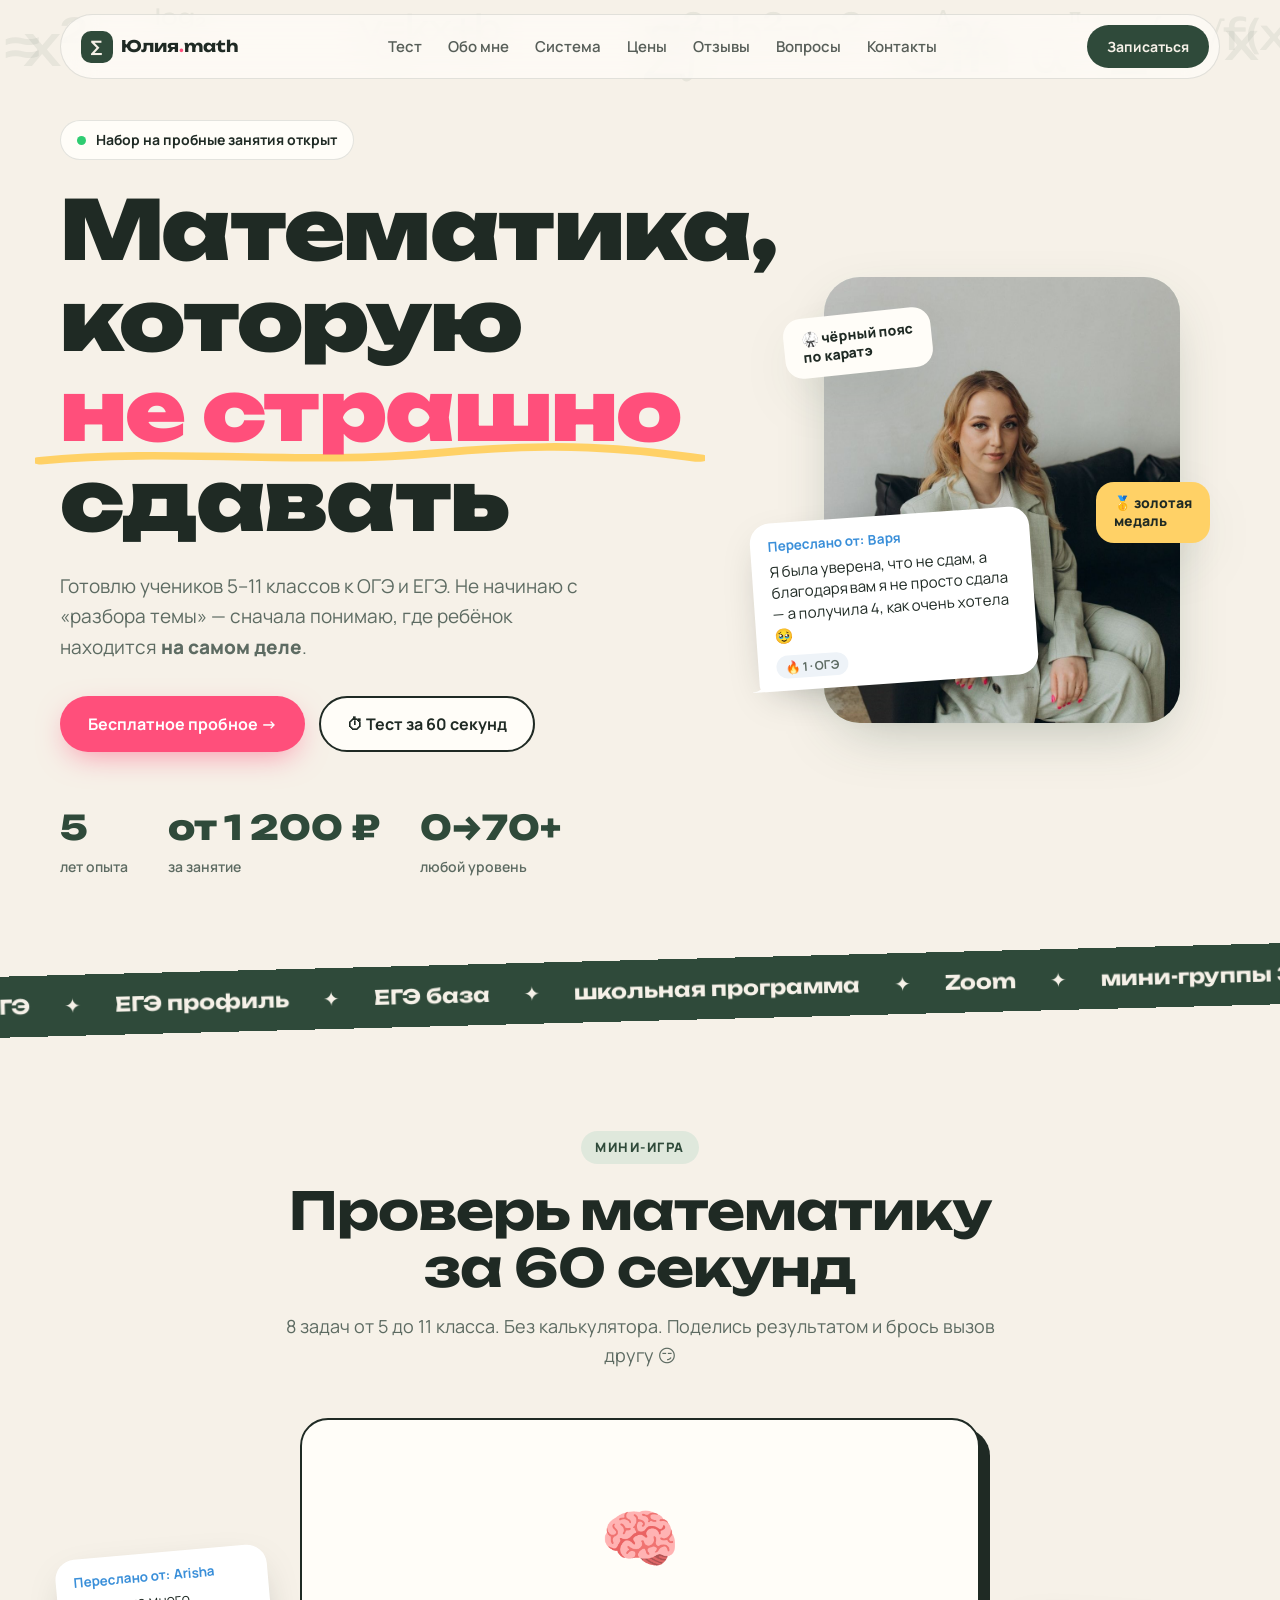
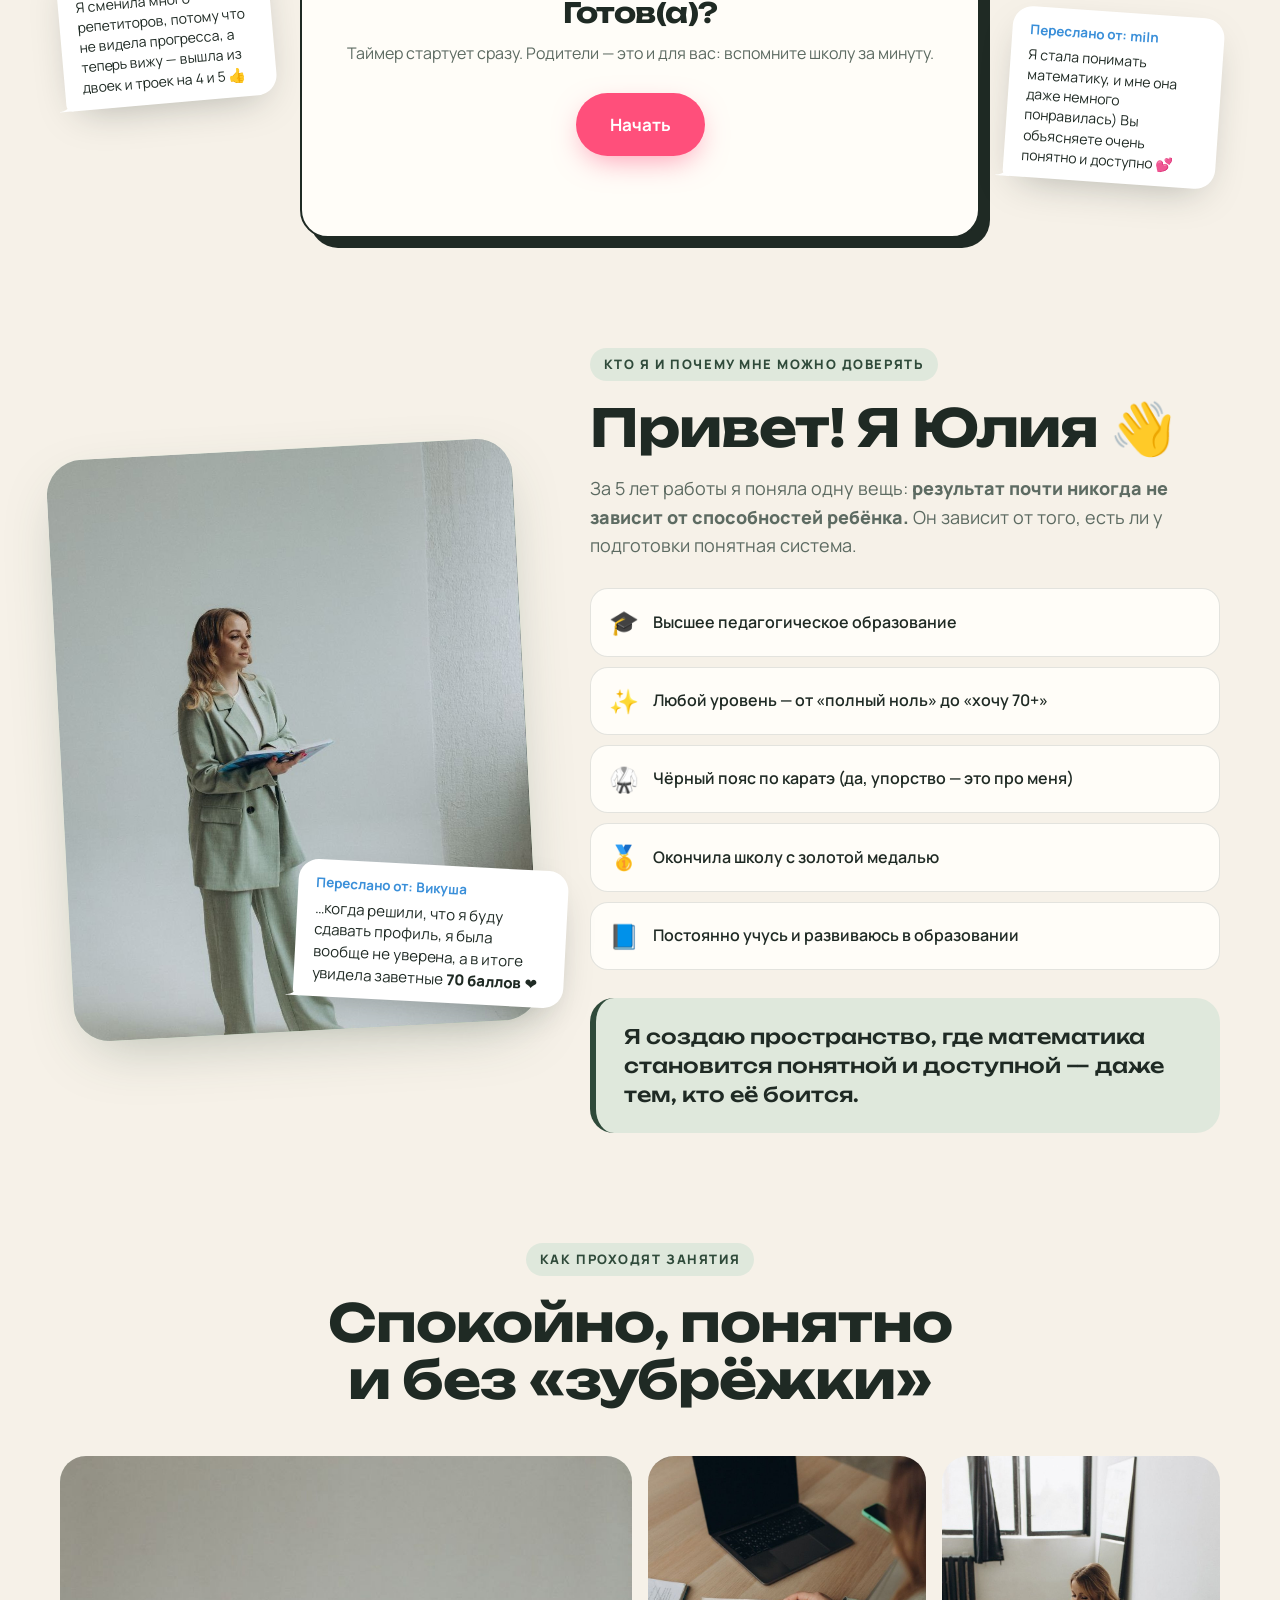
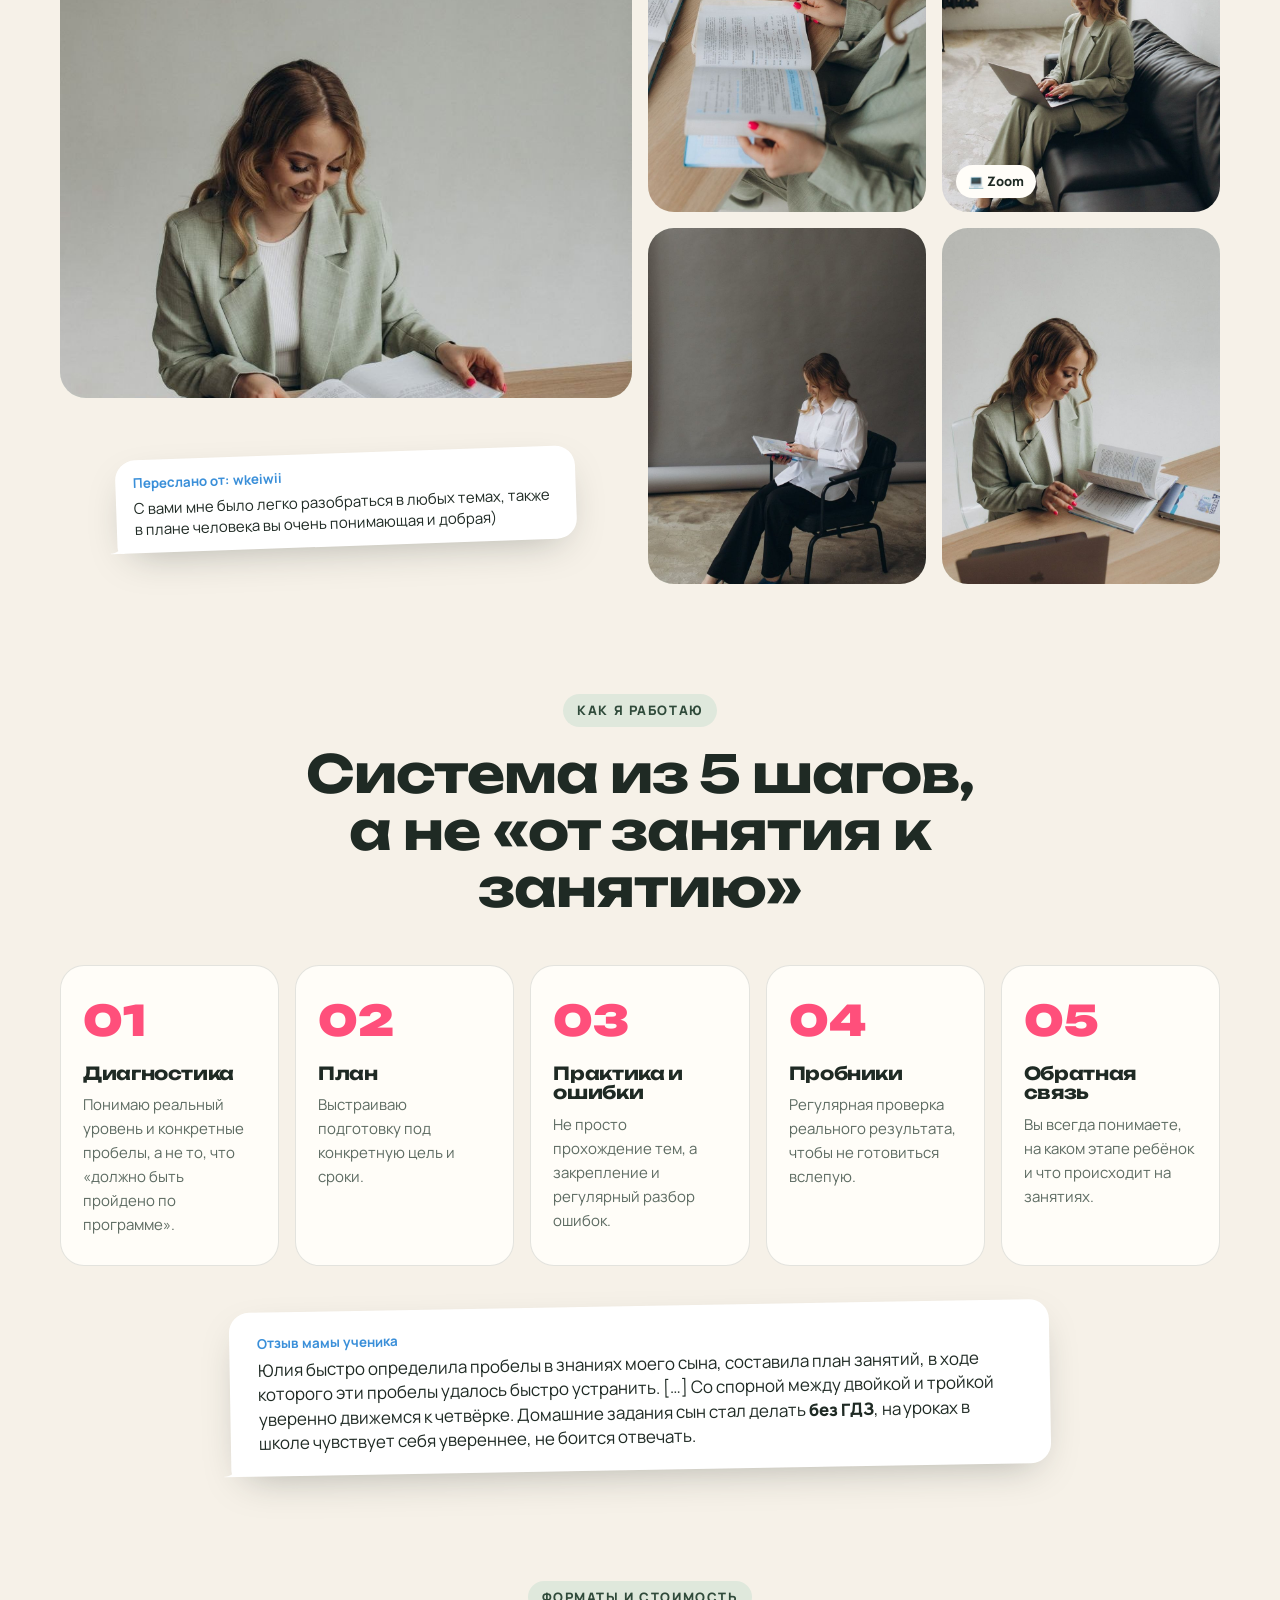
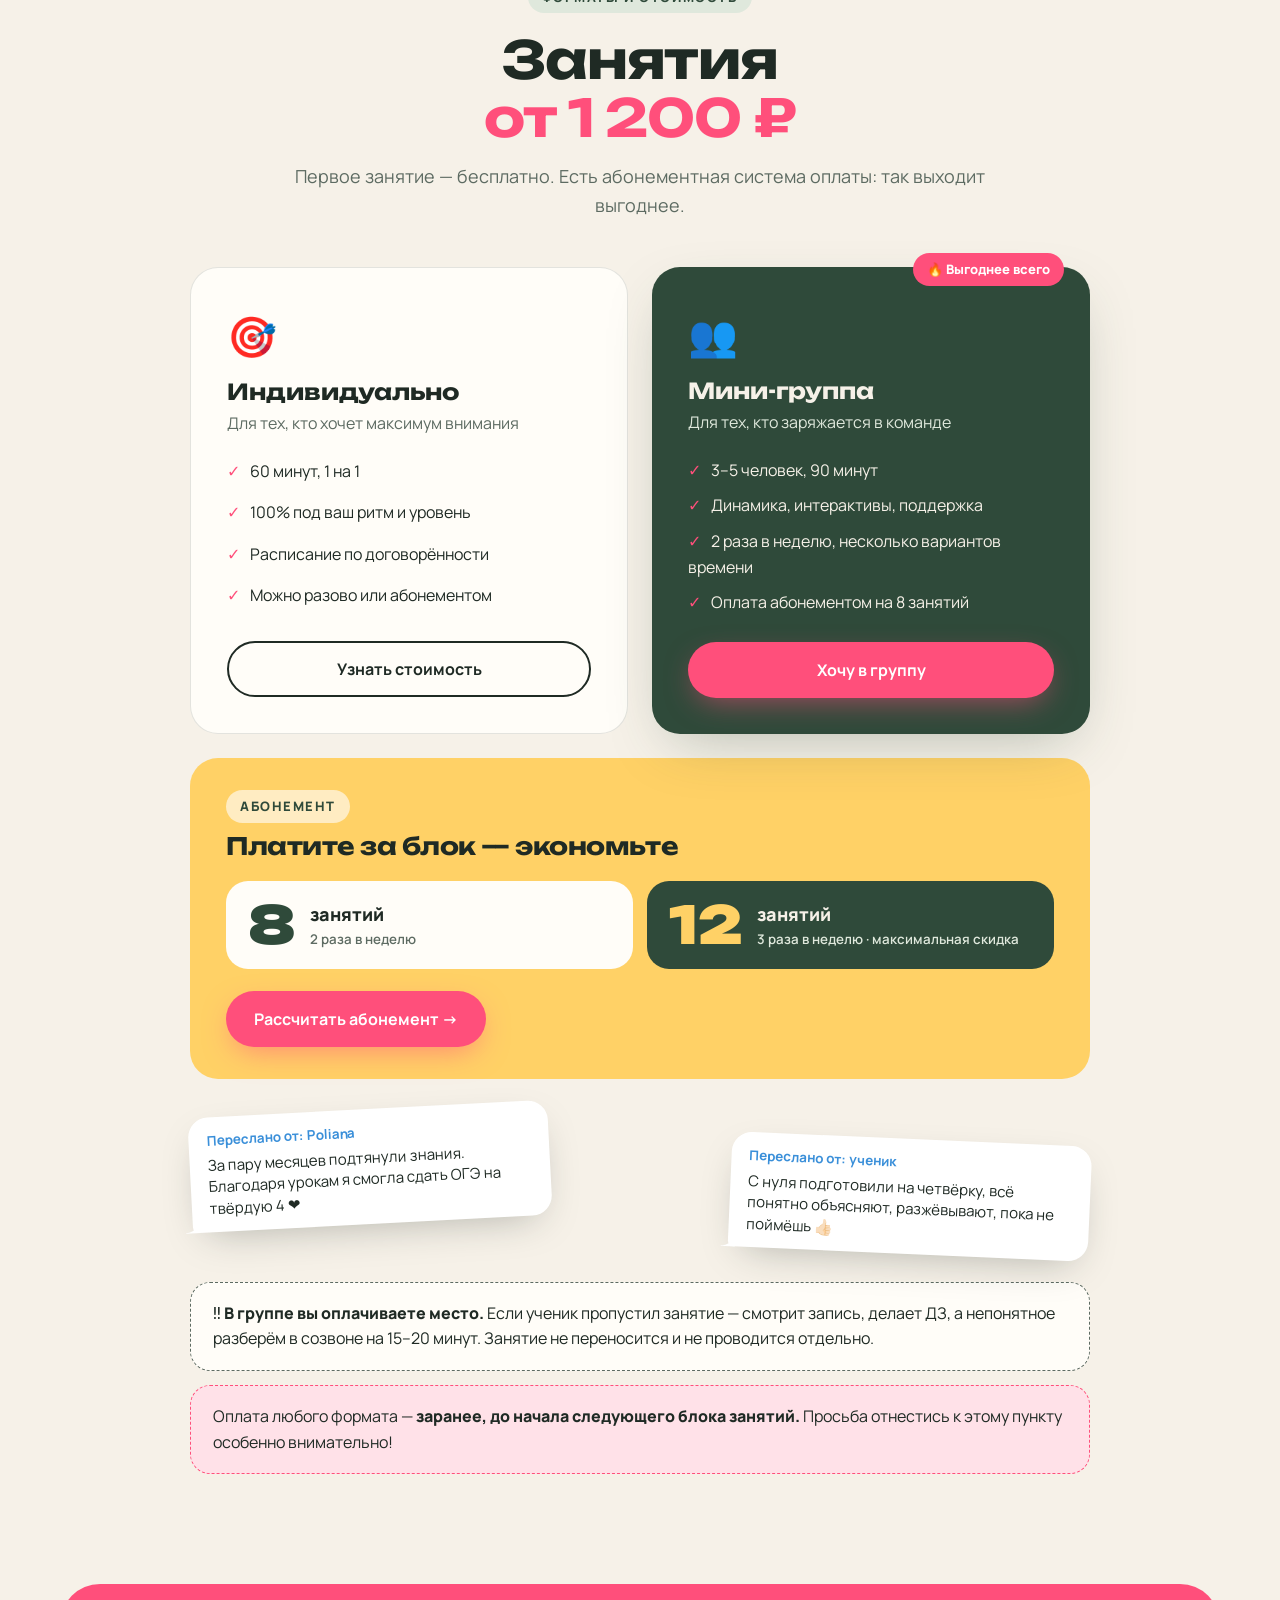
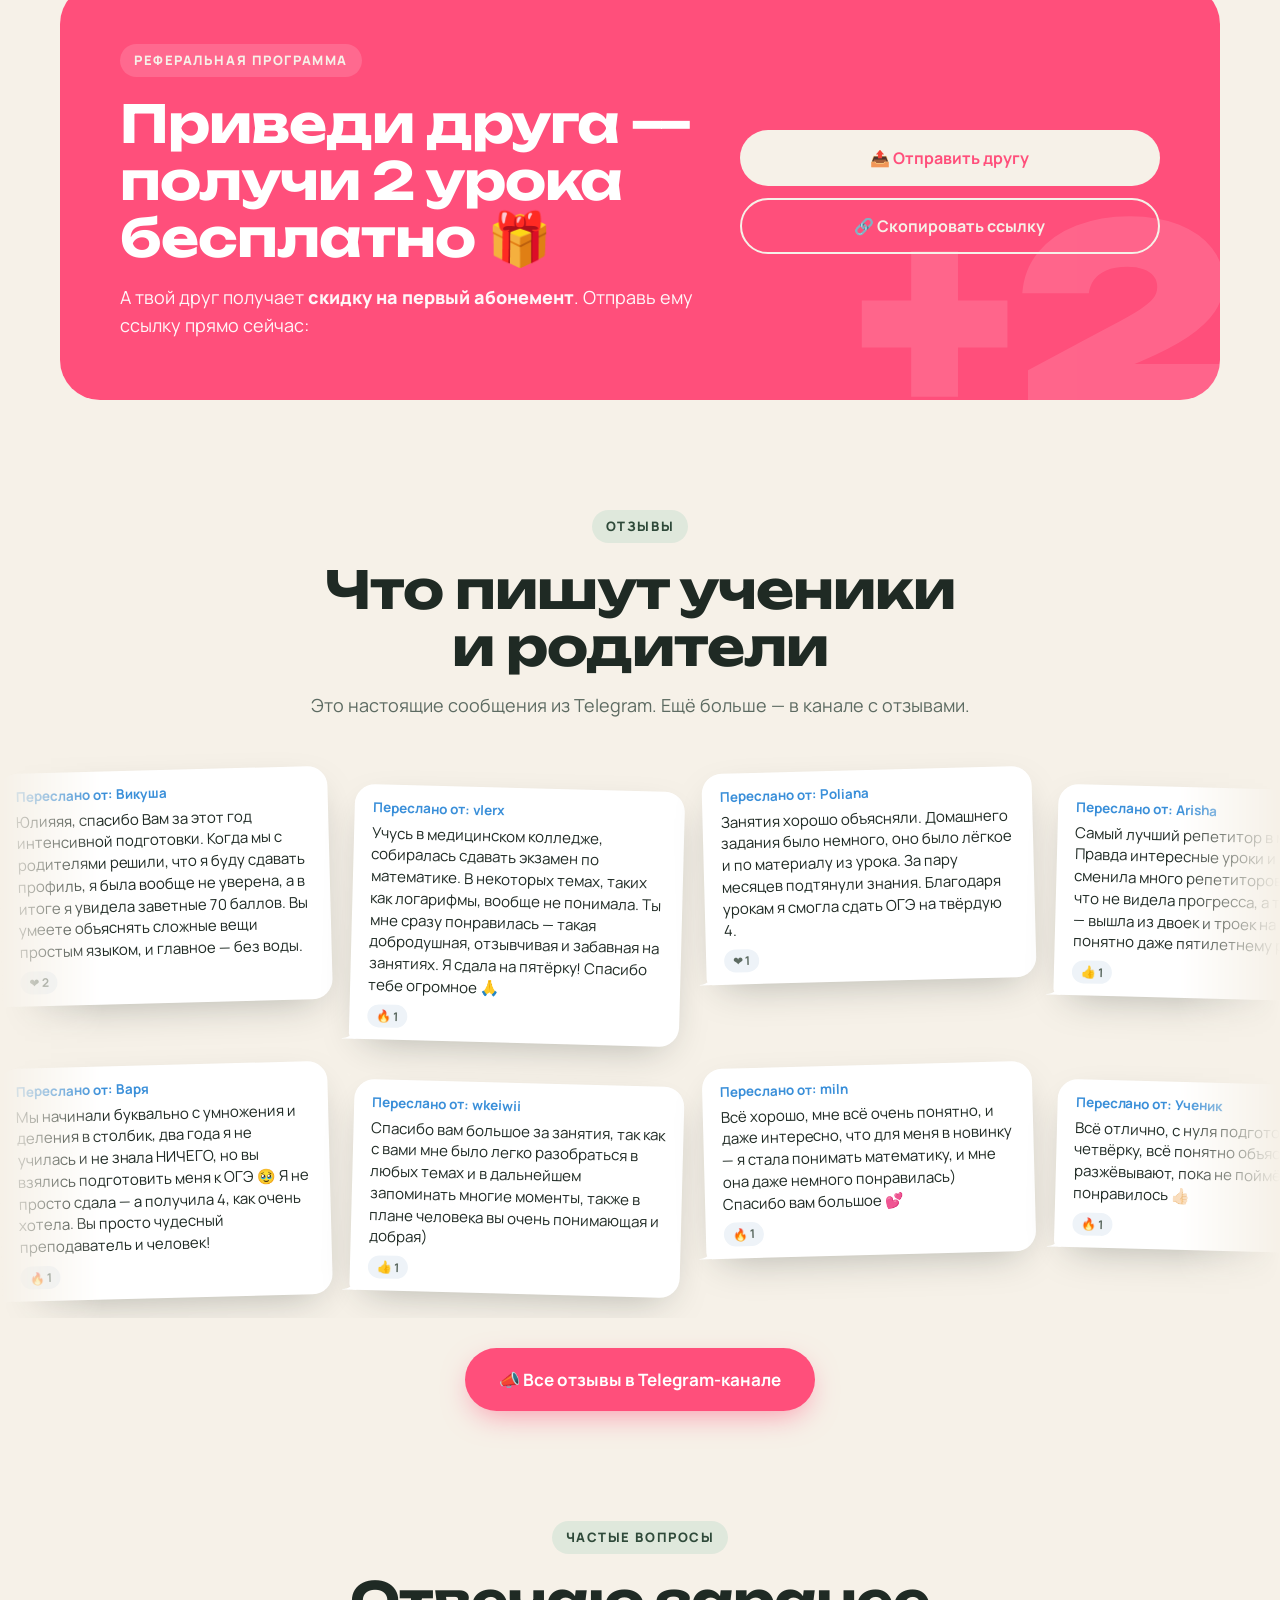
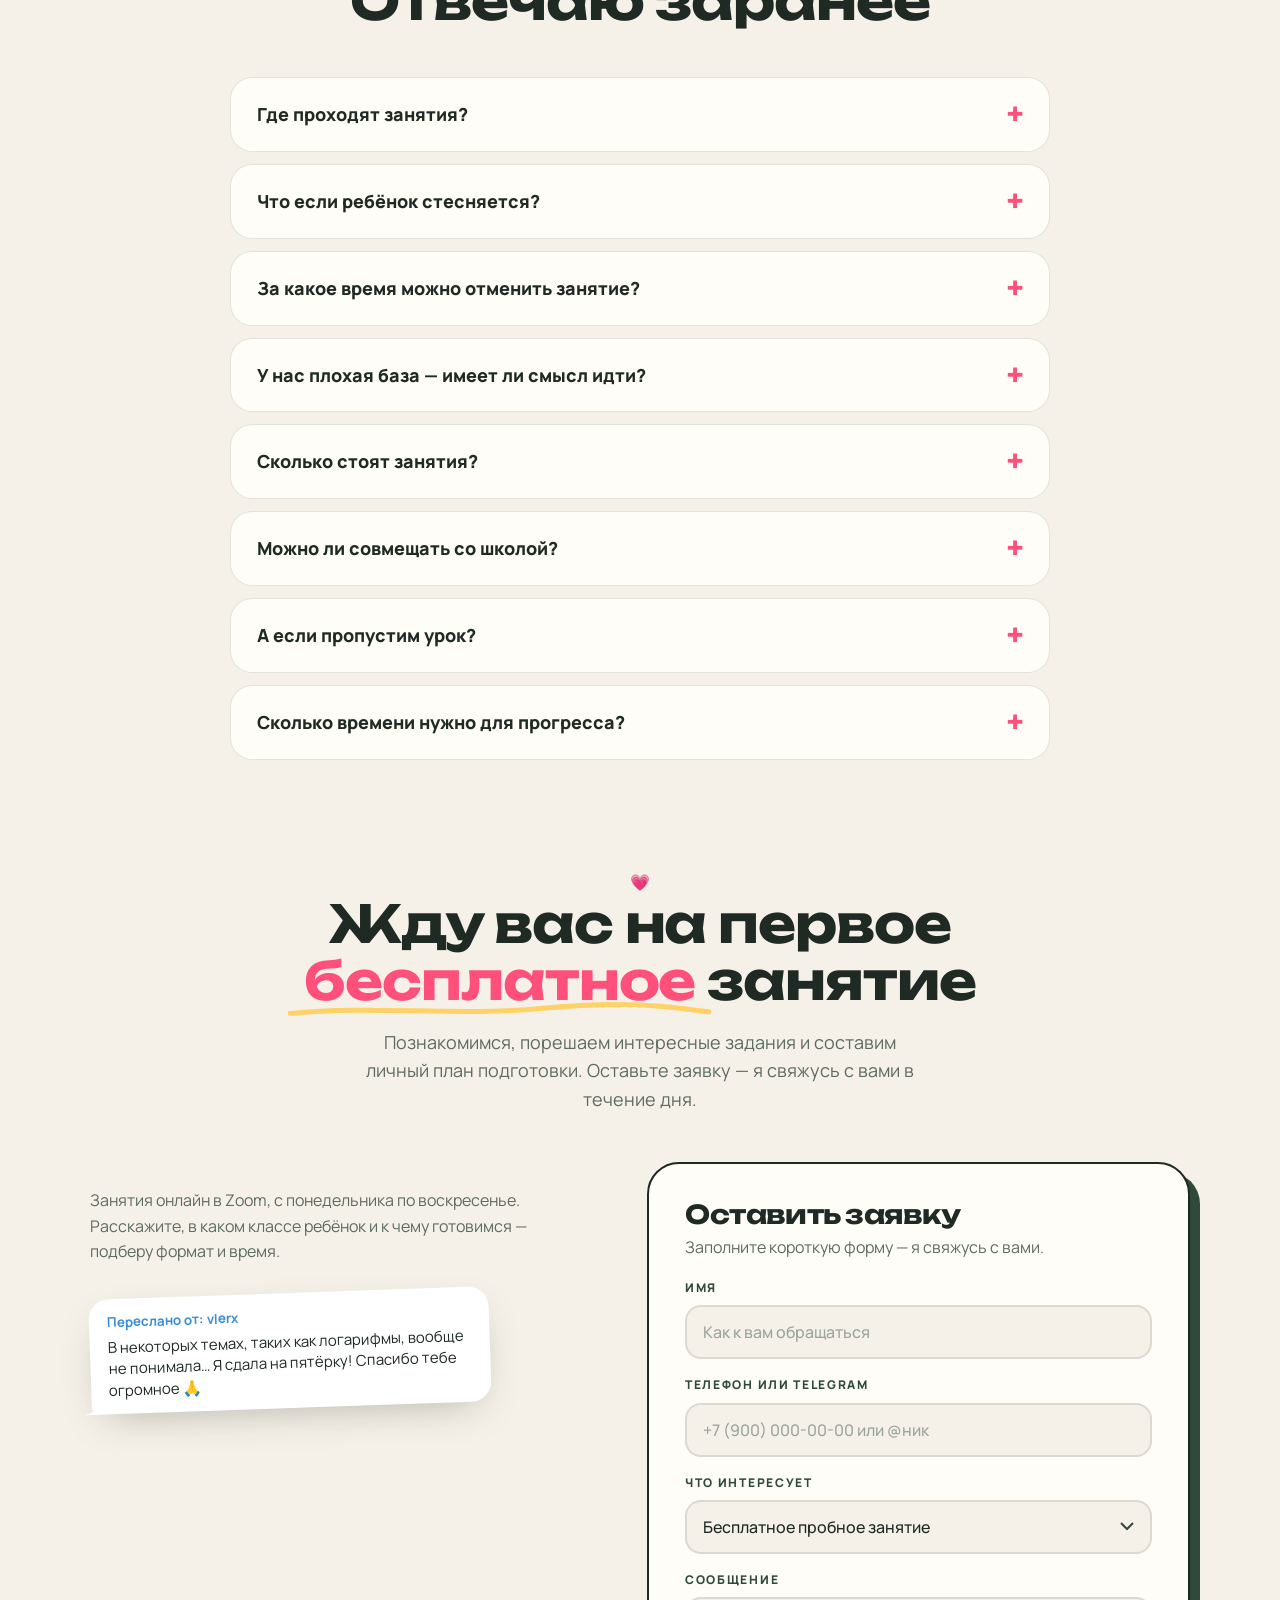
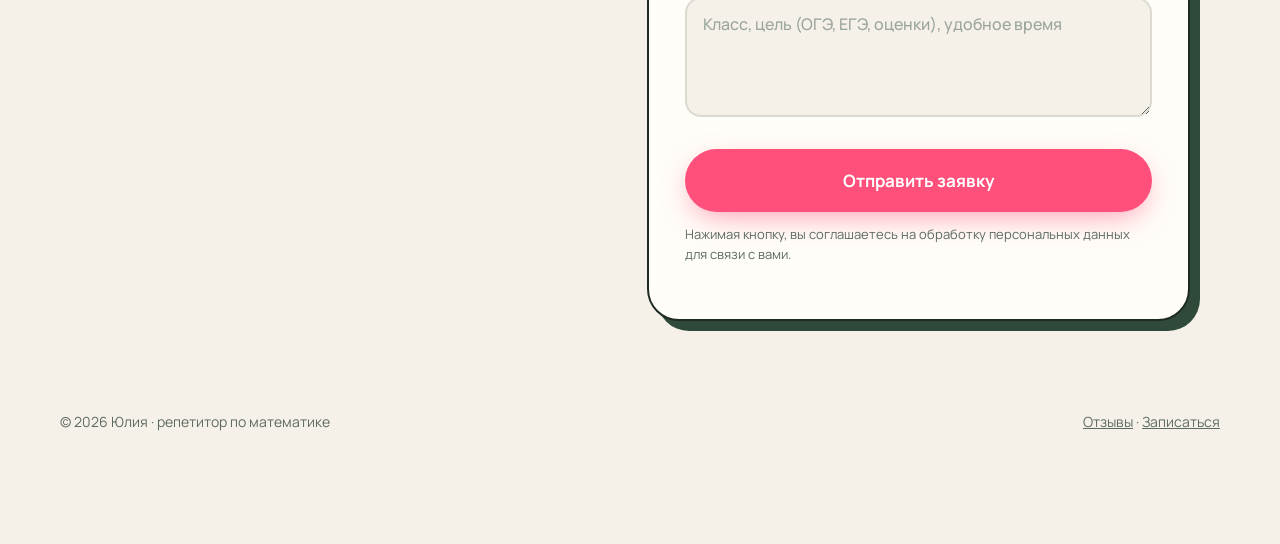
==== index.html @ 84644594 "Кэш-бастинг ?v= для CSS/JS и правило обновления версии Co-authored-by: Cursor <cursoragent@cursor.co" ====
<!doctype html>
<html lang="ru">
<head>
  <meta charset="utf-8" />
  <meta name="viewport" content="width=device-width, initial-scale=1" />
  <title>Юлия Ширяева — репетитор по математике | ОГЭ и ЕГЭ без страха</title>
  <meta name="description" content="Подготовка к ОГЭ и ЕГЭ по математике для 5–11 классов. Индивидуально и в мини-группах в Zoom. Занятия от 1 200 ₽, первое — бесплатно. Пройди тест за 60 секунд!" />
  <meta name="theme-color" content="#2f4a3a" />
  <meta name="color-scheme" content="light only" />
  <meta name="supported-color-schemes" content="light" />

  <link rel="canonical" href="https://yulia-math.ru/" />

  <!-- Превью ссылки в Telegram / VK / WhatsApp -->
  <meta property="og:type" content="website" />
  <meta property="og:url" content="https://yulia-math.ru/" />
  <meta property="og:site_name" content="Юлия.math" />
  <meta property="og:locale" content="ru_RU" />
  <meta property="og:title" content="Проверь математику за 60 секунд 🧠" />
  <meta property="og:description" content="8 задач, 1 минута. Решишь 8 из 8? Брось вызов другу + бесплатное пробное занятие с репетитором Юлией." />
  <meta property="og:image" content="https://yulia-math.ru/images/og.png" />
  <meta property="og:image:width" content="1200" />
  <meta property="og:image:height" content="630" />
  <meta name="twitter:card" content="summary_large_image" />

  <link rel="icon" href="data:image/svg+xml,<svg xmlns='http://www.w3.org/2000/svg' viewBox='0 0 100 100'><rect width='100' height='100' rx='24' fill='%232f4a3a'/><text x='50' y='70' font-size='60' text-anchor='middle' fill='%23f4efe6' font-family='Arial' font-weight='bold'>∑</text></svg>" />
  <link rel="preconnect" href="https://fonts.googleapis.com" />
  <link rel="preconnect" href="https://fonts.gstatic.com" crossorigin />
  <link href="https://fonts.googleapis.com/css2?family=Unbounded:wght@500;700;900&family=Manrope:wght@400;500;700;800&display=swap" rel="stylesheet" />
  <script>document.documentElement.classList.add("js")</script>
  <link rel="stylesheet" href="css/style.css?v=20261002-2" />
</head>
<body>

  <div class="formula-bg" aria-hidden="true" id="formulaBg"></div>

  <header class="nav" id="nav">
    <a href="#top" class="logo"><span class="logo-mark">∑</span><span>Юлия<span class="logo-dot">.</span>math</span></a>
    <nav class="nav-links">
      <a href="#quiz">Тест</a>
      <a href="#about">Обо мне</a>
      <a href="#system">Система</a>
      <a href="#prices">Цены</a>
      <a href="#reviews">Отзывы</a>
      <a href="#faq">Вопросы</a>
      <a href="#contacts">Контакты</a>
    </nav>
    <a href="#contacts" class="btn btn-sm js-cta" data-start="nav">Записаться</a>
  </header>

  <!-- ================= HERO ================= -->
  <section class="hero" id="top">
    <div class="hero-text">
      <div class="pill reveal"><span class="pulse"></span> Набор на пробные занятия открыт</div>
      <h1 class="reveal">Математика,<br>которую <span class="scribble">не страшно</span><br>сдавать</h1>
      <p class="lead reveal">Готовлю учеников 5–11 классов к ОГЭ и ЕГЭ. Не начинаю с «разбора темы» — сначала понимаю, где ребёнок находится <b>на самом деле</b>.</p>
      <div class="hero-cta reveal">
        <a href="#contacts" class="btn btn-primary js-cta" data-start="hero">Бесплатное пробное →</a>
        <a href="#quiz" class="btn btn-ghost">⏱ Тест за 60 секунд</a>
      </div>
      <div class="stats reveal">
        <div><b data-count="5">0</b><span>лет опыта</span></div>
        <div><b>от 1 200 ₽</b><span>за занятие</span></div>
        <div><b>0→70+</b><span>любой уровень</span></div>
      </div>
    </div>

    <div class="hero-visual reveal">
      <div class="photo-card tilt">
        <img src="images/portrait.jpg" alt="Юлия, репетитор по математике" fetchpriority="high" />
      </div>
      <div class="sticker s1">🥋 чёрный пояс<br>по каратэ</div>
      <div class="sticker s2">🥇 золотая<br>медаль</div>
      <figure class="tg tg-float hero-tg">
        <figcaption>Переслано от: Варя</figcaption>
        <p>Я была уверена, что не сдам, а благодаря вам я не просто сдала — а получила 4, как очень хотела 🥹</p>
        <span class="tg-meta">🔥 1 · ОГЭ</span>
      </figure>
    </div>
  </section>

  <div class="marquee" aria-hidden="true">
    <div class="marquee-track">
      <span>ОГЭ</span><span>✦</span><span>ЕГЭ профиль</span><span>✦</span><span>ЕГЭ база</span><span>✦</span><span>школьная программа</span><span>✦</span><span>Zoom</span><span>✦</span><span>мини-группы 3–5 человек</span><span>✦</span><span>первое занятие бесплатно</span><span>✦</span>
      <span>ОГЭ</span><span>✦</span><span>ЕГЭ профиль</span><span>✦</span><span>ЕГЭ база</span><span>✦</span><span>школьная программа</span><span>✦</span><span>Zoom</span><span>✦</span><span>мини-группы 3–5 человек</span><span>✦</span><span>первое занятие бесплатно</span><span>✦</span>
    </div>
  </div>

  <!-- ================= QUIZ ================= -->
  <section class="section quiz-section" id="quiz">
    <div class="challenge-banner hidden" id="challengeBanner">
      ⚔️ Тебе бросили вызов! Твой друг решил <b id="challengeScore">?</b> из 8. Сможешь лучше?
    </div>
    <div class="section-head reveal">
      <span class="kicker">Мини-игра</span>
      <h2>Проверь математику<br>за 60 секунд</h2>
      <p>8 задач от 5 до 11 класса. Без калькулятора. Поделись результатом и брось вызов другу 😏</p>
    </div>

    <div class="quiz-wrap">
      <figure class="tg tg-side tg-left reveal">
        <figcaption>Переслано от: Arisha</figcaption>
        <p>Я сменила много репетиторов, потому что не видела прогресса, а теперь вижу — вышла из двоек и троек на 4 и 5 👍</p>
      </figure>

      <div class="quiz-card reveal" id="quizCard">
        <div class="quiz-screen active" data-screen="start">
          <div class="quiz-emoji">🧠</div>
          <h3>Готов(а)?</h3>
          <p class="muted">Таймер стартует сразу. Родители — это и для вас: вспомните школу за минуту.</p>
          <button class="btn btn-primary btn-lg" id="quizStart">Начать</button>
          <p class="tiny muted" id="playedCounter"></p>
        </div>

        <div class="quiz-screen" data-screen="question">
          <div class="quiz-top">
            <span class="q-num" id="qNum">1 / 8</span>
            <span class="q-timer" id="qTimer">60</span>
          </div>
          <div class="q-progress"><div id="qProgress"></div></div>
          <h3 class="q-text" id="qText"></h3>
          <div class="q-options" id="qOptions"></div>
        </div>

        <div class="quiz-screen" data-screen="result">
          <div class="result-score"><span id="rScore">0</span><small>/8</small></div>
          <h3 id="rTitle"></h3>
          <p id="rText" class="muted"></p>
          <div class="result-actions">
            <button class="btn btn-primary" id="shareBtn">📤 Поделиться результатом</button>
            <button class="btn btn-ghost" id="challengeBtn">⚔️ Бросить вызов другу</button>
          </div>
          <a href="#contacts" class="result-cta js-cta" id="quizCta" data-start="quiz">Разобрать ошибки на бесплатном занятии →</a>
          <button class="link-btn" id="quizRetry">Пройти ещё раз</button>
        </div>
      </div>

      <figure class="tg tg-side tg-right reveal">
        <figcaption>Переслано от: miln</figcaption>
        <p>Я стала понимать математику, и мне она даже немного понравилась) Вы объясняете очень понятно и доступно 💕</p>
      </figure>
    </div>
  </section>

  <!-- ================= ABOUT ================= -->
  <section class="section about" id="about">
    <div class="about-photo reveal">
      <div class="photo-card">
        <img src="images/standing.jpg" alt="Юлия с учебником" loading="lazy" />
      </div>
      <figure class="tg tg-float about-tg">
        <figcaption>Переслано от: Викуша</figcaption>
        <p>…когда решили, что я буду сдавать профиль, я была вообще не уверена, а в итоге увидела заветные <b>70 баллов</b> ❤️</p>
      </figure>
    </div>
    <div class="about-text">
      <span class="kicker reveal">Кто я и почему мне можно доверять</span>
      <h2 class="reveal">Привет! Я Юлия 👋</h2>
      <p class="reveal">За 5 лет работы я поняла одну вещь: <b>результат почти никогда не зависит от способностей ребёнка.</b> Он зависит от того, есть ли у подготовки понятная система.</p>
      <div class="facts">
        <div class="fact reveal"><span>🎓</span>Высшее педагогическое образование</div>
        <div class="fact reveal"><span>✨</span>Любой уровень — от «полный ноль» до «хочу 70+»</div>
        <div class="fact reveal"><span>🥋</span>Чёрный пояс по каратэ (да, упорство — это про меня)</div>
        <div class="fact reveal"><span>🥇</span>Окончила школу с золотой медалью</div>
        <div class="fact reveal"><span>📘</span>Постоянно учусь и развиваюсь в образовании</div>
      </div>
      <blockquote class="reveal">Я создаю пространство, где математика становится понятной и доступной — даже тем, кто её боится.</blockquote>
    </div>
  </section>

  <!-- ================= GALLERY ================= -->
  <section class="section gallery-section">
    <div class="section-head reveal">
      <span class="kicker">Как проходят занятия</span>
      <h2>Спокойно, понятно<br>и без «зубрёжки»</h2>
    </div>
    <div class="gallery">
      <figure class="g g1 reveal"><img src="images/desk-smile.jpg" alt="Юлия улыбается за столом с учебником алгебры" loading="lazy" /></figure>
      <figure class="g g2 reveal"><img src="images/book-closeup.jpg" alt="Разбор задач по учебнику" loading="lazy" /></figure>
      <figure class="g g3 reveal"><img src="images/laptop-sofa.jpg" alt="Занятие в Zoom" loading="lazy" /><span class="g-tag">💻 Zoom</span></figure>
      <figure class="g g4 reveal"><img src="images/reading-chair.jpg" alt="Юлия готовится к уроку" loading="lazy" /></figure>
      <figure class="tg g-tg reveal">
        <figcaption>Переслано от: wkeiwii</figcaption>
        <p>С вами мне было легко разобраться в любых темах, также в плане человека вы очень понимающая и добрая)</p>
      </figure>
      <figure class="g g5 reveal"><img src="images/desk-reading.jpg" alt="Юлия читает учебник" loading="lazy" /></figure>
    </div>
  </section>

  <!-- ================= SYSTEM ================= -->
  <section class="section" id="system">
    <div class="section-head reveal">
      <span class="kicker">Как я работаю</span>
      <h2>Система из 5 шагов,<br>а не «от занятия к занятию»</h2>
    </div>
    <div class="steps">
      <div class="step reveal"><b>01</b><h3>Диагностика</h3><p>Понимаю реальный уровень и конкретные пробелы, а не то, что «должно быть пройдено по программе».</p></div>
      <div class="step reveal"><b>02</b><h3>План</h3><p>Выстраиваю подготовку под конкретную цель и сроки.</p></div>
      <div class="step reveal"><b>03</b><h3>Практика и ошибки</h3><p>Не просто прохождение тем, а закрепление и регулярный разбор ошибок.</p></div>
      <div class="step reveal"><b>04</b><h3>Пробники</h3><p>Регулярная проверка реального результата, чтобы не готовиться вслепую.</p></div>
      <div class="step reveal"><b>05</b><h3>Обратная связь</h3><p>Вы всегда понимаете, на каком этапе ребёнок и что происходит на занятиях.</p></div>
    </div>

    <figure class="tg tg-wide reveal">
      <figcaption>Отзыв мамы ученика</figcaption>
      <p>Юлия быстро определила пробелы в знаниях моего сына, составила план занятий, в ходе которого эти пробелы удалось быстро устранить. […] Со спорной между двойкой и тройкой уверенно движемся к четвёрке. Домашние задания сын стал делать <b>без ГДЗ</b>, на уроках в школе чувствует себя увереннее, не боится отвечать.</p>
    </figure>
  </section>

  <!-- ================= FORMATS & PRICES ================= -->
  <section class="section" id="prices">
    <div class="section-head reveal">
      <span class="kicker">Форматы и стоимость</span>
      <h2>Занятия<br><span class="price-hero">от 1 200 ₽</span></h2>
      <p>Первое занятие — бесплатно. Есть абонементная система оплаты: так выходит выгоднее.</p>
    </div>

    <div class="price-grid">
      <article class="price-card reveal">
        <div class="price-emoji">🎯</div>
        <div class="price-tag">Индивидуально</div>
        <p class="muted">Для тех, кто хочет максимум внимания</p>
        <ul>
          <li>60 минут, 1 на 1</li>
          <li>100% под ваш ритм и уровень</li>
          <li>Расписание по договорённости</li>
          <li>Можно разово или абонементом</li>
        </ul>
        <a href="#contacts" class="btn btn-ghost w-full js-cta" data-start="individual" data-format="Индивидуально">Узнать стоимость</a>
      </article>

      <article class="price-card featured reveal">
        <div class="ribbon">🔥 Выгоднее всего</div>
        <div class="price-emoji">👥</div>
        <div class="price-tag">Мини-группа</div>
        <p class="muted">Для тех, кто заряжается в команде</p>
        <ul>
          <li>3–5 человек, 90 минут</li>
          <li>Динамика, интерактивы, поддержка</li>
          <li>2 раза в неделю, несколько вариантов времени</li>
          <li>Оплата абонементом на 8 занятий</li>
        </ul>
        <a href="#contacts" class="btn btn-primary w-full js-cta" data-start="group" data-format="Мини-группа">Хочу в группу</a>
      </article>
    </div>

    <div class="subs reveal">
      <div class="subs-head">
        <span class="kicker">Абонемент</span>
        <h3>Платите за блок — экономьте</h3>
      </div>
      <div class="sub-cards">
        <div class="sub-card"><b>8</b><span>занятий</span><small>2 раза в неделю</small></div>
        <div class="sub-card hot"><b>12</b><span>занятий</span><small>3 раза в неделю · максимальная скидка</small></div>
      </div>
      <a href="#contacts" class="btn btn-primary js-cta" data-start="subscription" data-format="Абонемент">Рассчитать абонемент →</a>
    </div>

    <div class="price-tgs">
      <figure class="tg reveal">
        <figcaption>Переслано от: Poliana</figcaption>
        <p>За пару месяцев подтянули знания. Благодаря урокам я смогла сдать ОГЭ на твёрдую 4 ❤️</p>
      </figure>
      <figure class="tg reveal">
        <figcaption>Переслано от: ученик</figcaption>
        <p>С нуля подготовили на четвёрку, всё понятно объясняют, разжёвывают, пока не поймёшь 👍🏻</p>
      </figure>
    </div>

    <div class="notes">
      <div class="note reveal">‼️ <b>В группе вы оплачиваете место.</b> Если ученик пропустил занятие — смотрит запись, делает ДЗ, а непонятное разберём в созвоне на 15–20 минут. Занятие не переносится и не проводится отдельно.</div>
      <div class="note warn reveal">Оплата любого формата — <b>заранее, до начала следующего блока занятий.</b> Просьба отнестись к этому пункту особенно внимательно!</div>
    </div>
  </section>

  <!-- ================= REFERRAL ================= -->
  <section class="section">
    <div class="referral reveal">
      <div>
        <span class="kicker light">Реферальная программа</span>
        <h2>Приведи друга —<br>получи 2 урока бесплатно 🎁</h2>
        <p>А твой друг получает <b>скидку на первый абонемент</b>. Отправь ему ссылку прямо сейчас:</p>
      </div>
      <div class="ref-actions">
        <button class="btn btn-light" id="refShare">📤 Отправить другу</button>
        <button class="btn btn-outline-light" id="refCopy">🔗 Скопировать ссылку</button>
      </div>
      <div class="ref-deco" aria-hidden="true">+2</div>
    </div>
  </section>

  <!-- ================= REVIEWS WALL ================= -->
  <section class="section reviews" id="reviews">
    <div class="section-head reveal">
      <span class="kicker">Отзывы</span>
      <h2>Что пишут ученики<br>и родители</h2>
      <p>Это настоящие сообщения из Telegram. Ещё больше — в канале с отзывами.</p>
    </div>
  </section>
  <div class="tg-wall" aria-label="Отзывы учеников">
    <div class="tg-row" id="wallRow1"></div>
    <div class="tg-row reverse" id="wallRow2"></div>
  </div>
  <div class="reviews-cta reveal">
    <a href="#" class="btn btn-primary btn-lg js-reviews">📣 Все отзывы в Telegram-канале</a>
  </div>

  <!-- ================= FAQ ================= -->
  <section class="section" id="faq">
    <div class="section-head reveal">
      <span class="kicker">Частые вопросы</span>
      <h2>Отвечаю заранее</h2>
    </div>
    <div class="faq">
      <details class="reveal"><summary>Где проходят занятия?</summary><p>Занятия проходят на платформе Zoom.</p></details>
      <details class="reveal"><summary>Что если ребёнок стесняется?</summary><p>Это нормально. С первого занятия мы погружаемся в атмосферу обучения, для каждого ученика разрабатывается своя структура занятия. Спустя время абсолютно каждый ученик адаптируется — и индивидуально, и в группе.</p></details>
      <details class="reveal"><summary>За какое время можно отменить занятие?</summary><p>Предупреждать об отмене нужно минимум за 2 часа до начала урока, за исключением форс-мажоров (болезнь, отключение интернета, срочные семейные обстоятельства и т.д.). Правило работает в обе стороны: если вы отменяете позже — занятие оплачивается полностью; если я — провожу урок бесплатно.</p></details>
      <details class="reveal"><summary>У нас плохая база — имеет ли смысл идти?</summary><p>Да! Мы идём по чётко сформированному плану для каждого ученика с учётом базы, темпа и цели. Начинать можно с нуля — главное настрой и желание учиться.</p></details>
      <details class="reveal"><summary>Сколько стоят занятия?</summary><p>Занятия — от 1 200 ₽. Точная стоимость зависит от формата (индивидуально или в группе) и количества занятий. Есть абонементы на 8 и 12 занятий — так выгоднее. Оставьте заявку внизу страницы — я пришлю расчёт.</p></details>
      <details class="reveal"><summary>Можно ли совмещать со школой?</summary><p>Да, занятия проходят с понедельника по воскресенье, есть разное время и формат.</p></details>
      <details class="reveal"><summary>А если пропустим урок?</summary><p>Индивидуальное занятие — договоримся о дне и времени отработки в свободных «окнах» расписания. Пропуск в группе — ученик смотрит урок в записи, выполняет и сдаёт ДЗ, а непонятное разбираем в созвоне на 15–20 минут.</p></details>
      <details class="reveal"><summary>Сколько времени нужно для прогресса?</summary><p>Обычно 2–3 месяца для заметных результатов при регулярных занятиях и выполнении всех домашних заданий. У каждого свой темп, и важно не сдаваться в переломный момент. Все, кто действительно работает и выполняет рекомендации, получают желаемый результат!</p></details>
    </div>
  </section>

  <!-- ================= FINAL CTA ================= -->
  <section class="final" id="contacts">
    <div class="contacts-head reveal">
      <div class="heart">💗</div>
      <h2>Жду вас на первое<br><span class="scribble">бесплатное</span> занятие</h2>
      <p>Познакомимся, порешаем интересные задания и составим личный план подготовки. Оставьте заявку — я свяжусь с вами в течение дня.</p>
    </div>

    <div class="contacts-grid">
      <div class="contacts-left reveal">
        <ul class="contact-list" id="contactList">
          <li data-contact="telegram"><a href="#" target="_blank" rel="noopener"><span class="c-value">Telegram</span><span class="c-label">Написать</span></a></li>
          <li data-contact="max"><a href="#" target="_blank" rel="noopener"><span class="c-value">Max</span><span class="c-label">Написать</span></a></li>
          <li data-contact="phone"><a href="#"><span class="c-value">—</span><span class="c-label">Телефон</span></a></li>
          <li data-contact="whatsapp"><a href="#" target="_blank" rel="noopener"><span class="c-value">WhatsApp</span><span class="c-label">Написать</span></a></li>
          <li data-contact="email"><a href="#"><span class="c-value">—</span><span class="c-label">E-mail</span></a></li>
        </ul>
        <p class="contacts-note">Занятия онлайн в Zoom, с понедельника по воскресенье. Расскажите, в каком классе ребёнок и к чему готовимся — подберу формат и время.</p>
        <figure class="tg final-tg">
          <figcaption>Переслано от: vlerx</figcaption>
          <p>В некоторых темах, таких как логарифмы, вообще не понимала… Я сдала на пятёрку! Спасибо тебе огромное 🙏</p>
        </figure>
      </div>

      <div class="lead-card reveal">
        <form id="leadForm" novalidate>
          <h3>Оставить заявку</h3>
          <p class="muted">Заполните короткую форму — я свяжусь с вами.</p>

          <label for="leadName">Имя</label>
          <input id="leadName" name="Имя" type="text" autocomplete="name" placeholder="Как к вам обращаться" required />

          <label for="leadContact">Телефон или Telegram</label>
          <input id="leadContact" name="Контакт" type="text" autocomplete="tel" placeholder="+7 (900) 000-00-00 или @ник" required />

          <label for="leadFormat">Что интересует</label>
          <select id="leadFormat" name="Формат">
            <option>Бесплатное пробное занятие</option>
            <option>Индивидуально</option>
            <option>Мини-группа</option>
            <option>Абонемент</option>
            <option>Просто вопрос</option>
          </select>

          <label for="leadMessage">Сообщение</label>
          <textarea id="leadMessage" name="Сообщение" rows="4" placeholder="Класс, цель (ОГЭ, ЕГЭ, оценки), удобное время"></textarea>

          <input type="text" name="_honey" class="hp" tabindex="-1" autocomplete="off" aria-hidden="true" />

          <button type="submit" class="btn btn-primary btn-lg w-full" id="leadSubmit">Отправить заявку</button>
          <p class="form-hint" id="leadError" role="alert" hidden></p>
          <p class="tiny muted">Нажимая кнопку, вы соглашаетесь на обработку персональных данных для связи с вами.</p>
        </form>

        <div class="lead-success" id="leadSuccess" hidden>
          <div class="quiz-emoji">🎉</div>
          <h3>Заявка отправлена!</h3>
          <p class="muted">Спасибо! Я свяжусь с вами в ближайшее время. Пока можно почитать отзывы учеников.</p>
          <a href="#" class="btn btn-ghost js-reviews">📣 Отзывы в Telegram</a>
        </div>
      </div>
    </div>
  </section>

  <footer class="footer">
    <span>© <span id="year"></span> Юлия · репетитор по математике</span>
    <span><a href="#" class="js-reviews">Отзывы</a> · <a href="#contacts" class="js-cta" data-start="footer">Записаться</a></span>
  </footer>

  <a href="#contacts" class="sticky-cta js-cta" data-start="sticky">Бесплатное пробное занятие →</a>

  <div class="toast" id="toast"></div>
  <canvas id="confetti" aria-hidden="true"></canvas>

  <script src="js/main.js?v=20261002-2"></script>
</body>
</html>
---- css/style.css ----
:root {
  --bg: #f6f1e8;
  --paper: #fffdf8;
  --ink: #1f2a24;
  --muted: #5d6b62;
  --sage: #a9bfa8;
  --sage-light: #dfe8dc;
  --forest: #2f4a3a;
  --coral: #ff4f7b;
  --coral-soft: #ffe1e8;
  --sun: #ffd166;
  --line: rgba(31, 42, 36, .12);
  --radius: 28px;
  --shadow: 0 20px 60px -20px rgba(47, 74, 58, .35);
}

* { box-sizing: border-box; margin: 0; padding: 0; }
html { scroll-behavior: smooth; overflow-x: hidden; }
html, body { max-width: 100%; }
body {
  font-family: "Manrope", system-ui, sans-serif;
  background: var(--bg);
  color: var(--ink);
  line-height: 1.6;
  overflow-x: hidden;
  -webkit-font-smoothing: antialiased;
}
img { max-width: 100%; display: block; }
a { color: inherit; }
h1, h2, h3 { font-family: "Unbounded", sans-serif; line-height: 1.1; letter-spacing: -.02em; }
h2 { font-size: clamp(28px, 4.5vw, 52px); }
b { font-weight: 800; }
.muted { color: var(--muted); }
.tiny { font-size: 13px; margin-top: 14px; }
.hidden { display: none !important; }
.w-full { width: 100%; }

/* ---------- formula background ---------- */
.formula-bg { position: fixed; inset: 0; pointer-events: none; z-index: 0; overflow: hidden; }
.formula-bg span {
  position: absolute; font-family: "Unbounded", system-ui, sans-serif; color: var(--forest); opacity: .07;
  animation: floatUp linear infinite; white-space: nowrap;
}
@keyframes floatUp {
  from { transform: translateY(110vh) rotate(0deg); }
  to { transform: translateY(-20vh) rotate(25deg); }
}

/* ---------- nav ---------- */
.nav {
  position: fixed; top: 14px; left: 50%; transform: translateX(-50%);
  width: min(1160px, calc(100% - 24px)); z-index: 50;
  display: flex; align-items: center; justify-content: space-between; gap: 16px;
  padding: 10px 10px 10px 20px; border-radius: 999px;
  background: rgba(255, 253, 248, .72); backdrop-filter: blur(16px);
  border: 1px solid var(--line); transition: box-shadow .3s;
}
.nav.scrolled { box-shadow: var(--shadow); }
.logo { font-family: "Unbounded", system-ui, sans-serif; font-weight: 700; text-decoration: none; display: flex; align-items: center; gap: 8px; }
.logo-mark { width: 32px; height: 32px; border-radius: 10px; background: var(--forest); color: var(--bg); display: grid; place-items: center; }
.logo-dot { color: var(--coral); }
.nav-links { display: flex; gap: 26px; }
.nav-links a { text-decoration: none; font-weight: 600; font-size: 15px; opacity: .75; transition: opacity .2s; }
.nav-links a:hover { opacity: 1; }

/* ---------- buttons ---------- */
.btn {
  display: inline-flex; align-items: center; justify-content: center; gap: 8px;
  font: 700 16px "Manrope", system-ui, sans-serif; text-decoration: none; cursor: pointer;
  padding: 15px 26px; border-radius: 999px; border: 2px solid transparent;
  transition: transform .2s, box-shadow .2s, background .2s;
}
.btn:hover { transform: translateY(-2px); }
.btn:active { transform: translateY(0) scale(.98); }
.btn-sm { padding: 10px 18px; font-size: 14px; background: var(--forest); color: var(--bg); }
.btn-lg { padding: 18px 32px; font-size: 17px; }
.btn-primary { background: var(--coral); color: #fff; box-shadow: 0 10px 30px -8px rgba(255, 79, 123, .6); }
.btn-primary:hover { box-shadow: 0 16px 40px -8px rgba(255, 79, 123, .7); }
.btn-ghost { background: var(--paper); border-color: var(--ink); color: var(--ink); }
.btn-light { background: var(--bg); color: var(--forest); }
.btn-outline-light { background: transparent; border-color: var(--bg); color: var(--bg); }
.link-btn { background: none; border: 0; font: 600 15px "Manrope", system-ui, sans-serif; color: var(--muted); text-decoration: underline; cursor: pointer; margin-top: 12px; }

/* ---------- layout ---------- */
section, header, footer, .marquee { position: relative; z-index: 1; }
.section { width: min(1160px, calc(100% - 32px)); margin: 0 auto; padding: 110px 0 0; }
.section-head { text-align: center; max-width: 720px; margin: 0 auto 48px; }
.section-head p { margin-top: 16px; color: var(--muted); font-size: 18px; }
.section-head .btn { margin-top: 28px; }
.kicker {
  display: inline-block; font-weight: 800; font-size: 13px; letter-spacing: .12em; text-transform: uppercase;
  color: var(--forest); background: var(--sage-light); padding: 6px 14px; border-radius: 999px; margin-bottom: 18px;
}
.kicker.light { background: rgba(255, 255, 255, .15); color: var(--bg); }

/* ---------- hero ---------- */
.hero {
  width: min(1160px, calc(100% - 32px)); margin: 0 auto; min-height: 100vh;
  display: grid; grid-template-columns: 1.1fr .9fr; gap: 48px; align-items: center;
  padding: 120px 0 60px;
}
.pill {
  display: inline-flex; align-items: center; gap: 10px; font-weight: 700; font-size: 14px;
  background: var(--paper); border: 1px solid var(--line); padding: 8px 16px; border-radius: 999px; margin-bottom: 24px;
}
.pulse { width: 9px; height: 9px; border-radius: 50%; background: #2ecc71; box-shadow: 0 0 0 0 rgba(46, 204, 113, .6); animation: pulse 1.8s infinite; }
@keyframes pulse { to { box-shadow: 0 0 0 12px rgba(46, 204, 113, 0); } }
h1 { font-size: clamp(40px, 6.4vw, 82px); font-weight: 900; }
.scribble { position: relative; color: var(--coral); white-space: nowrap; }
.scribble::after {
  content: ""; position: absolute; left: -4%; right: -4%; bottom: -.08em; height: .3em;
  background: url("data:image/svg+xml,%3Csvg xmlns='http://www.w3.org/2000/svg' viewBox='0 0 200 20' preserveAspectRatio='none'%3E%3Cpath d='M2 14 C 40 4, 80 18, 120 8 S 180 6, 198 12' fill='none' stroke='%23ffd166' stroke-width='6' stroke-linecap='round'/%3E%3C/svg%3E") no-repeat center / 100% 100%;
  z-index: -1; transform-origin: left; animation: draw 1.2s .6s both cubic-bezier(.6, 0, .2, 1);
}
@keyframes draw { from { transform: scaleX(0); } }
.lead { font-size: 19px; color: var(--muted); max-width: 540px; margin: 26px 0 34px; }
.hero-cta { display: flex; gap: 14px; flex-wrap: wrap; }
.hero-cta.center { justify-content: center; }
.stats { display: flex; gap: 40px; margin-top: 48px; flex-wrap: wrap; }
.stats b { font-family: "Unbounded", system-ui, sans-serif; font-size: 34px; display: block; color: var(--forest); }
.stats span { font-size: 14px; color: var(--muted); font-weight: 600; }

.hero-visual { position: relative; }
.photo-card {
  position: relative; border-radius: 36px; overflow: hidden; aspect-ratio: 4 / 5;
  background: linear-gradient(145deg, var(--sage-light), var(--sage)); box-shadow: var(--shadow);
  transition: transform .2s ease-out;
}
.photo-card img { width: 100%; height: 100%; object-fit: cover; }
.photo-fallback {
  display: none; position: absolute; inset: 0; place-items: center;
  font: 900 160px "Unbounded", system-ui, sans-serif; color: rgba(255, 255, 255, .7);
}
.photo-card.no-photo img { display: none; }
.photo-card.no-photo .photo-fallback { display: grid; }
.sticker {
  position: absolute; background: var(--paper); padding: 12px 18px; border-radius: 18px;
  font-weight: 800; font-size: 14px; line-height: 1.3; box-shadow: var(--shadow);
  animation: bob 4s ease-in-out infinite;
}
.s1 { top: 8%; left: -40px; transform: rotate(-6deg); }
.s2 { bottom: 16%; right: -30px; animation-delay: -1.5s; background: var(--sun); }
@keyframes bob { 50% { translate: 0 -12px; } }

/* ---------- marquee ---------- */
.marquee { background: var(--forest); color: var(--bg); padding: 18px 0; overflow: hidden; transform: rotate(-1.5deg); margin: 20px -20px 0; }
.marquee-track { display: flex; gap: 34px; width: max-content; animation: marquee 30s linear infinite; font: 700 20px "Unbounded", system-ui, sans-serif; }
@keyframes marquee { to { transform: translateX(-50%); } }

/* ---------- quiz ---------- */
.challenge-banner {
  max-width: 640px; margin: 0 auto 30px; text-align: center; padding: 16px 22px;
  background: var(--sun); border-radius: 20px; font-weight: 700; animation: shake .6s .3s;
}
@keyframes shake { 25% { transform: rotate(-2deg); } 75% { transform: rotate(2deg); } }
.quiz-card {
  max-width: 680px; margin: 0 auto; background: var(--paper); border-radius: var(--radius);
  border: 2px solid var(--ink); box-shadow: 10px 10px 0 var(--ink); padding: 44px; min-height: 420px;
  display: grid;
}
.quiz-screen { display: none; text-align: center; align-self: center; }
.quiz-screen.active { display: block; animation: pop .4s cubic-bezier(.3, 1.4, .5, 1); }
@keyframes pop { from { opacity: 0; transform: scale(.94); } }
.quiz-emoji { font-size: 64px; margin-bottom: 10px; }
.quiz-screen h3 { font-size: 28px; margin-bottom: 12px; }
.quiz-screen .btn-lg { margin-top: 26px; }
.quiz-top { display: flex; justify-content: space-between; align-items: center; font-weight: 800; }
.q-timer { font-family: "Unbounded", system-ui, sans-serif; font-size: 22px; background: var(--forest); color: var(--bg); width: 58px; height: 58px; border-radius: 50%; display: grid; place-items: center; }
.q-timer.danger { background: var(--coral); animation: pulse-red .5s infinite alternate; }
@keyframes pulse-red { to { transform: scale(1.1); } }
.q-progress { height: 8px; background: var(--sage-light); border-radius: 99px; margin: 18px 0 30px; overflow: hidden; }
.q-progress div { height: 100%; background: var(--coral); width: 0; transition: width .3s; }
.q-text { font-size: clamp(22px, 3.4vw, 30px); margin-bottom: 28px; min-height: 2.2em; }
.q-options { display: grid; grid-template-columns: 1fr 1fr; gap: 12px; }
.q-options button {
  font: 700 18px "Manrope", system-ui, sans-serif; padding: 18px; border-radius: 18px; cursor: pointer;
  background: var(--bg); border: 2px solid var(--line); color: var(--ink); transition: all .15s;
}
.q-options button:hover { border-color: var(--forest); transform: translateY(-2px); }
.q-options button.correct { background: #c8f0d2; border-color: #2ecc71; }
.q-options button.wrong { background: var(--coral-soft); border-color: var(--coral); animation: shake .3s; }
.result-score { font: 900 96px "Unbounded", system-ui, sans-serif; color: var(--coral); line-height: 1; }
.result-score small { font-size: 40px; color: var(--muted); }
.result-actions { display: flex; gap: 12px; justify-content: center; flex-wrap: wrap; margin: 26px 0 18px; }
.result-cta { display: block; font-weight: 800; color: var(--forest); }

/* ---------- about ---------- */
.about { display: grid; grid-template-columns: .85fr 1.15fr; gap: 64px; align-items: center; }
.about-photo .photo-card { transform: rotate(-3deg); }
.about-text h2 { margin-bottom: 18px; }
.about-text > p { font-size: 18px; color: var(--muted); }
.facts { display: grid; gap: 10px; margin: 28px 0; }
.fact {
  display: flex; gap: 14px; align-items: center; background: var(--paper); padding: 14px 18px;
  border-radius: 18px; border: 1px solid var(--line); font-weight: 600; transition: transform .2s;
}
.fact:hover { transform: translateX(8px); }
.fact span { font-size: 24px; }
blockquote {
  font: 500 20px/1.45 "Unbounded", system-ui, sans-serif; padding: 24px 28px; background: var(--sage-light);
  border-radius: 24px; border-left: 6px solid var(--forest);
}

/* ---------- steps ---------- */
.steps { display: grid; grid-template-columns: repeat(5, 1fr); gap: 16px; }
.step {
  background: var(--paper); border-radius: 24px; padding: 28px 22px; border: 1px solid var(--line);
  transition: transform .3s, background .3s, color .3s;
}
.step:hover { transform: translateY(-8px) rotate(-1deg); background: var(--forest); color: var(--bg); }
.step:hover p { color: var(--sage-light); }
.step b { font: 900 42px "Unbounded", system-ui, sans-serif; color: var(--coral); display: block; margin-bottom: 18px; }
.step h3 { font-size: 18px; margin-bottom: 10px; }
.step p { font-size: 15px; color: var(--muted); transition: color .3s; }

/* ---------- prices ---------- */
.price-grid { display: grid; grid-template-columns: 1fr 1fr; gap: 24px; max-width: 900px; margin: 0 auto; }
.price-card { position: relative; background: var(--paper); border-radius: var(--radius); padding: 36px; border: 1px solid var(--line); display: flex; flex-direction: column; }
.price-card.featured { background: var(--forest); color: var(--bg); border: 0; box-shadow: var(--shadow); }
.price-card.featured .muted { color: var(--sage-light); }
.ribbon { position: absolute; top: -14px; right: 26px; background: var(--coral); color: #fff; font-weight: 800; font-size: 13px; padding: 6px 14px; border-radius: 99px; }
.price-tag { font: 700 22px "Unbounded", system-ui, sans-serif; margin-bottom: 6px; }
.price-card ul { list-style: none; display: grid; gap: 10px; margin-bottom: 26px; flex: 1; }
.price-card li::before { content: "✓"; color: var(--coral); font-weight: 900; margin-right: 10px; }
.notes { max-width: 900px; margin: 28px auto 0; display: grid; gap: 14px; }
.note { padding: 18px 22px; border-radius: 20px; background: var(--paper); border: 1px dashed var(--muted); }
.note.warn { background: var(--coral-soft); border-color: var(--coral); }

/* ---------- referral ---------- */
.referral {
  position: relative; overflow: hidden; background: var(--coral); color: #fff;
  border-radius: 40px; padding: 60px; display: grid; grid-template-columns: 1.4fr 1fr; gap: 32px; align-items: center;
}
.referral h2 { margin-bottom: 16px; }
.referral p { font-size: 18px; opacity: .95; }
.ref-actions { display: grid; gap: 12px; position: relative; z-index: 1; }
.ref-actions .btn-light { color: var(--coral); }
.ref-deco { position: absolute; right: -20px; bottom: -80px; font: 900 260px "Unbounded", system-ui, sans-serif; opacity: .12; pointer-events: none; }

/* ---------- faq ---------- */
.faq { max-width: 820px; margin: 0 auto; display: grid; gap: 12px; }
details { background: var(--paper); border-radius: 22px; border: 1px solid var(--line); transition: background .2s; }
details[open] { background: var(--sage-light); }
summary { list-style: none; cursor: pointer; padding: 22px 26px; font-weight: 800; font-size: 18px; display: flex; justify-content: space-between; gap: 16px; }
summary::-webkit-details-marker { display: none; }
summary::after { content: "+"; font: 700 26px "Unbounded", system-ui, sans-serif; line-height: 1; transition: transform .3s; color: var(--coral); }
details[open] summary::after { transform: rotate(45deg); }
details p { padding: 0 26px 24px; color: var(--muted); }

/* ---------- final ---------- */
.final { padding: 120px 16px; }
  max-width: 900px; margin: 0 auto; text-align: center; background: var(--paper);
  border: 2px solid var(--ink); box-shadow: 12px 12px 0 var(--forest); border-radius: 40px; padding: 70px 32px;
}
.heart { font-size: 56px; animation: beat 1.2s infinite; display: inline-block; }
@keyframes beat { 15% { transform: scale(1.2); } 30% { transform: scale(1); } }
.footer { width: min(1160px, calc(100% - 32px)); margin: 0 auto; padding: 30px 0 110px; display: flex; justify-content: space-between; flex-wrap: wrap; gap: 10px; color: var(--muted); font-size: 14px; }

/* ---------- misc ---------- */
.sticky-cta {
  display: none; position: fixed; left: 16px; right: 16px; bottom: 16px; z-index: 60;
  background: var(--coral); color: #fff; text-align: center; font-weight: 800; text-decoration: none;
  padding: 17px; border-radius: 999px; box-shadow: 0 14px 40px -10px rgba(255, 79, 123, .7);
  transform: translateY(150%); transition: transform .4s;
}
.sticky-cta.show { transform: none; }
.toast {
  position: fixed; left: 50%; bottom: 90px; transform: translate(-50%, 30px); opacity: 0; z-index: 99;
  background: var(--ink); color: #fff; padding: 12px 22px; border-radius: 99px; font-weight: 700;
  transition: all .3s; pointer-events: none;
}
.toast.show { opacity: 1; transform: translate(-50%, 0); }
#confetti { position: fixed; inset: 0; pointer-events: none; z-index: 100; width: 100%; height: 100%; }

.js .reveal { opacity: 0; transform: translateY(30px); }
.reveal { transition: opacity .8s, transform .8s cubic-bezier(.2, .7, .2, 1); }
.js .reveal.in { opacity: 1; transform: none; }

/* ---------- responsive ---------- */
@media (max-width: 980px) {
  .nav-links { display: none; }
  .hero, .about, .referral { grid-template-columns: 1fr; }
  .hero { text-align: left; padding-top: 110px; }
  .hero-visual { max-width: 420px; margin: 20px auto 0; }
  .steps { grid-template-columns: 1fr 1fr; }
  .about-photo { max-width: 380px; margin: 0 auto; }
}
@media (max-width: 640px) {
  .section { padding-top: 80px; }
  .s1 { left: -8px; } .s2 { right: -8px; }
  .stats { gap: 24px; }
  .steps, .price-grid, .q-options { grid-template-columns: 1fr; }
  .quiz-card { padding: 28px 20px; box-shadow: 6px 6px 0 var(--ink); }
  .referral { padding: 40px 24px; border-radius: 28px; }
  .price-card { padding: 28px 22px; }
  .sticky-cta { display: block; }
  .hero-cta { flex-direction: column; }
  .hero-cta .btn { width: 100%; }
  .s1 { top: -14px; }
}
@media (prefers-reduced-motion: reduce) {
  *, *::before, *::after { animation: none !important; transition: none !important; }
  .reveal, .js .reveal { opacity: 1; transform: none; }
}

/* =========================================================
   v2: отзывы-пузыри Telegram, галерея, новые цены
   ========================================================= */
:root { --tg-bg: #ffffff; --tg-name: #3a8fd9; }

.tg {
  position: relative; background: var(--tg-bg); border-radius: 20px 20px 20px 6px;
  padding: 14px 18px 12px; box-shadow: 0 14px 40px -16px rgba(31, 42, 36, .35);
  font-size: 15px; line-height: 1.45; max-width: 360px; margin: 0;
}
.tg::before {
  content: ""; position: absolute; left: -7px; bottom: 0; width: 14px; height: 14px;
  background: radial-gradient(circle at 0 0, transparent 13px, var(--tg-bg) 14px);
}
.tg figcaption { color: var(--tg-name); font-weight: 700; font-size: 13.5px; margin-bottom: 4px; }
.tg p { color: var(--ink); }
.tg-meta { display: inline-block; margin-top: 8px; font-size: 12px; font-weight: 700; color: var(--muted); background: #eef3f8; padding: 3px 9px; border-radius: 99px; }

/* hero bubble */
.hero-tg { position: absolute; left: -70px; bottom: 40px; max-width: 280px; transform: rotate(-4deg); animation: bob 5s ease-in-out infinite; animation-delay: -2s; z-index: 2; }
.s2 { bottom: auto; top: 46%; }

/* quiz side bubbles */
.quiz-wrap { display: grid; grid-template-columns: 1fr minmax(0, 680px) 1fr; gap: 28px; align-items: center; }
.quiz-wrap .quiz-card { margin: 0; width: 100%; }
.tg-side { max-width: 250px; font-size: 14px; }
.tg-left { justify-self: end; rotate: -5deg; }
.tg-right { justify-self: start; rotate: 4deg; margin-top: 140px; }

/* about */
.about-photo { position: relative; }
.about-tg { position: absolute; right: -40px; bottom: 30px; max-width: 270px; rotate: 3deg; }

/* gallery mosaic */
.gallery {
  display: grid; grid-template-columns: repeat(4, 1fr); grid-auto-rows: 170px; gap: 16px;
}
.g { margin: 0; border-radius: 26px; overflow: hidden; position: relative; background: var(--sage-light); }
.g img { width: 100%; height: 100%; object-fit: cover; transition: transform .6s cubic-bezier(.2, .7, .2, 1); }
.g:hover img { transform: scale(1.06); }
.gallery { grid-template-areas: "g1 g1 g2 g3" "g1 g1 g2 g3" "g1 g1 g4 g5" "tg tg g4 g5"; }
.g1 { grid-area: g1; } .g1 img { object-position: center 30%; }
.g2 { grid-area: g2; } .g3 { grid-area: g3; }
.g4 { grid-area: g4; } .g4 img { object-position: center 60%; }
.g5 { grid-area: g5; } .g5 img { object-position: center 35%; }
.g-tg { grid-area: tg; align-self: center; justify-self: center; rotate: -2deg; font-size: 15px; max-width: 460px; }
.g-tag { position: absolute; left: 14px; bottom: 14px; background: var(--paper); font-weight: 800; font-size: 13px; padding: 6px 12px; border-radius: 99px; }

/* wide parent review */
.tg-wide { max-width: 820px; margin: 40px auto 0; font-size: 17px; padding: 22px 28px 20px; rotate: -1deg; }

/* prices */
.price-hero { color: var(--coral); white-space: nowrap; }
.price-emoji { font-size: 40px; margin-bottom: 10px; }
.price-card ul { margin-top: 22px; }
.subs {
  max-width: 900px; margin: 24px auto 0; background: var(--sun); border-radius: var(--radius);
  padding: 32px 36px; display: grid; grid-template-columns: 1fr auto; gap: 22px 28px; align-items: center;
}
.subs .kicker { background: rgba(255, 255, 255, .6); margin-bottom: 10px; }
.subs h3 { font-size: 24px; }
.sub-cards { display: flex; gap: 14px; grid-column: 1 / -1; }
.sub-card { flex: 1; background: var(--paper); border-radius: 22px; padding: 18px 22px; display: grid; grid-template-columns: auto 1fr; column-gap: 14px; align-items: center; }
.sub-card b { font: 900 52px/1 "Unbounded", system-ui, sans-serif; color: var(--forest); grid-row: span 2; }
.sub-card span { font-weight: 800; font-size: 18px; }
.sub-card small { color: var(--muted); font-weight: 600; }
.sub-card.hot { background: var(--forest); color: var(--bg); }
.sub-card.hot b { color: var(--sun); }
.sub-card.hot small { color: var(--sage-light); }
.subs > .btn { grid-column: 1 / -1; justify-self: start; }
.price-tgs { max-width: 900px; margin: 30px auto 0; display: flex; justify-content: space-between; gap: 20px; }
.price-tgs .tg:nth-child(1) { rotate: -3deg; }
.price-tgs .tg:nth-child(2) { rotate: 2.5deg; margin-top: 30px; }

/* reviews wall */
.reviews .section-head { margin-bottom: 30px; }
.tg-wall { position: relative; z-index: 1; overflow: hidden; padding: 20px 0; display: grid; gap: 22px;
  -webkit-mask-image: linear-gradient(90deg, transparent, #000 8%, #000 92%, transparent); mask-image: linear-gradient(90deg, transparent, #000 8%, #000 92%, transparent); }
.tg-row { display: flex; gap: 22px; width: max-content; animation: marquee 70s linear infinite; align-items: flex-start; }
.tg-row.reverse { animation-direction: reverse; animation-duration: 85s; }
.tg-wall:hover .tg-row { animation-play-state: paused; }
.tg-row .tg { width: 330px; flex: none; }
.tg-row .tg:nth-child(odd) { transform: rotate(-1.5deg); }
.tg-row .tg:nth-child(even) { transform: rotate(1.5deg); margin-top: 18px; }
.reviews-cta { text-align: center; margin-top: 30px; position: relative; z-index: 1; }

/* final */
.final-tg { margin-top: 30px; transform: rotate(-2deg); max-width: 400px; }
.footer a { color: inherit; }

@media (max-width: 1100px) {
  .quiz-wrap { grid-template-columns: 1fr; }
  .quiz-wrap .quiz-card { max-width: 680px; justify-self: center; }
  .tg-side { justify-self: center !important; margin: 0 !important; max-width: 420px; }
  .tg-left { order: 2; } .quiz-wrap .quiz-card { order: 1; } .tg-right { order: 3; }
}
@media (max-width: 980px) {
  .hero-tg { left: -10px; bottom: -40px; }
  .about-tg { right: -6px; bottom: -30px; }
  .gallery { grid-template-columns: 1fr 1fr; grid-auto-rows: 150px; }
  .gallery { grid-template-areas: "g1 g1" "g1 g1" "g1 g1" "g2 g3" "g2 g3" "tg tg" "g4 g5" "g4 g5"; grid-auto-rows: auto; grid-template-rows: repeat(5, 150px) auto 150px 150px; }
  .final-photo { aspect-ratio: 16 / 10; }
}
@media (max-width: 640px) {
  .hero-tg { position: relative; left: auto; bottom: auto; margin: -30px 10px 0 auto; }
  .about-tg { position: relative; right: auto; bottom: auto; margin: -40px 0 0 auto; }
  .subs { padding: 26px 20px; grid-template-columns: 1fr; }
  .sub-cards { flex-direction: column; }
  .subs > .btn { justify-self: stretch; }
  .price-tgs { flex-direction: column; align-items: center; }
  .price-tgs .tg:nth-child(2) { margin-top: 0; }
  .tg-row .tg { width: 280px; }
  .hero-cta { flex-direction: column; }
}
.final .tg p { margin: 0; font-size: 15px; max-width: none; color: var(--ink); }
.price-tgs { align-items: flex-start; }
@media (max-width: 640px) {
  .stats { display: grid; grid-template-columns: auto auto auto; gap: 14px; margin-top: 36px; }
  .stats b { font-size: 21px; white-space: nowrap; }
  .stats span { font-size: 12px; }
}

/* Сайт всегда светлый: не даём браузерам и просмотрщикам «затемнять» его в тёмном режиме */
:root { color-scheme: light only; }
html { background: var(--bg) !important; }
body { background: var(--bg) !important; color: var(--ink) !important; position: relative; z-index: 0; isolation: isolate; }
body::before { content: ""; position: fixed; inset: 0; background: var(--bg); z-index: -1; pointer-events: none; }

/* =========================================================
   v3: раздел «Контакты» + форма заявки
   ========================================================= */
.final { padding: 110px 16px 60px; }
.contacts-head { max-width: 760px; margin: 0 auto 48px; text-align: center; }
.contacts-head p { color: var(--muted); font-size: 18px; margin: 18px auto 0; max-width: 560px; }
.contacts-grid {
  width: min(1100px, 100%); margin: 0 auto;
  display: grid; grid-template-columns: 1fr 1.05fr; gap: 40px; align-items: start;
}
.contacts-left { min-width: 0; }
.contact-list { list-style: none; border-top: 1px solid var(--line); }
.contact-list li { border-bottom: 1px solid var(--line); }
.contact-list a {
  display: flex; align-items: center; justify-content: space-between; gap: 16px;
  padding: 22px 6px; text-decoration: none; transition: padding .25s, background .25s;
  border-radius: 14px;
}
.contact-list a:hover { padding-left: 16px; padding-right: 16px; background: var(--paper); }
.c-value { font: 700 clamp(18px, 2.2vw, 24px) "Unbounded", system-ui, sans-serif; min-width: 0; overflow-wrap: anywhere; }
.c-label { font-weight: 800; font-size: 12px; letter-spacing: .14em; text-transform: uppercase; color: var(--muted); white-space: nowrap; }
.contact-list a:hover .c-label { color: var(--coral); }
.contacts-note { color: var(--muted); margin-top: 26px; max-width: 460px; }
.contacts-left .final-tg { margin-top: 28px; }

.lead-card {
  background: var(--paper); border: 2px solid var(--ink); box-shadow: 10px 10px 0 var(--forest);
  border-radius: 32px; padding: 36px; min-width: 0;
}
.lead-card h3 { font-size: 26px; margin-bottom: 6px; }
.lead-card form > .muted { margin-bottom: 18px; }
.lead-card label {
  display: block; margin: 16px 0 8px; font-weight: 800; font-size: 12px;
  letter-spacing: .14em; text-transform: uppercase; color: var(--forest);
}
.lead-card input, .lead-card select, .lead-card textarea {
  width: 100%; font: 500 16px "Manrope", system-ui, sans-serif; color: var(--ink);
  background: var(--bg); border: 2px solid var(--line); border-radius: 16px; padding: 14px 16px;
  transition: border-color .2s, background .2s; appearance: none; -webkit-appearance: none;
}
.lead-card select {
  background-image: url("data:image/svg+xml,%3Csvg xmlns='http://www.w3.org/2000/svg' width='14' height='9' viewBox='0 0 14 9'%3E%3Cpath d='M1 1l6 6 6-6' fill='none' stroke='%232f4a3a' stroke-width='2'/%3E%3C/svg%3E");
  background-repeat: no-repeat; background-position: right 16px center; padding-right: 44px;
}
.lead-card textarea { resize: vertical; min-height: 110px; }
.lead-card input:focus, .lead-card select:focus, .lead-card textarea:focus { outline: none; border-color: var(--forest); background: #fff; }
.lead-card input::placeholder, .lead-card textarea::placeholder { color: #9aa59d; }
.lead-card .btn { margin-top: 24px; }
.lead-card .btn:disabled { opacity: .6; cursor: wait; transform: none; }
.form-hint { margin-top: 12px; color: #c0284f; font-weight: 700; }
.lead-card .tiny { margin-top: 12px; }
.hp { position: absolute !important; left: -9999px !important; width: 1px; height: 1px; opacity: 0; }
.lead-success { text-align: center; padding: 30px 0; }
.lead-success .btn { margin-top: 20px; }
.btn:focus-visible, .lead-card input:focus-visible, .contact-list a:focus-visible { outline: 3px solid var(--coral); outline-offset: 2px; }

@media (max-width: 900px) {
  .contacts-grid { grid-template-columns: 1fr; }
  .lead-card { order: -1; }
}
@media (max-width: 640px) {
  .final { padding: 80px 16px 40px; }
  .lead-card { padding: 26px 20px; border-radius: 26px; box-shadow: 6px 6px 0 var(--forest); }
  .contact-list a { padding: 18px 4px; }
}
#contacts, section[id] { scroll-margin-top: 90px; }
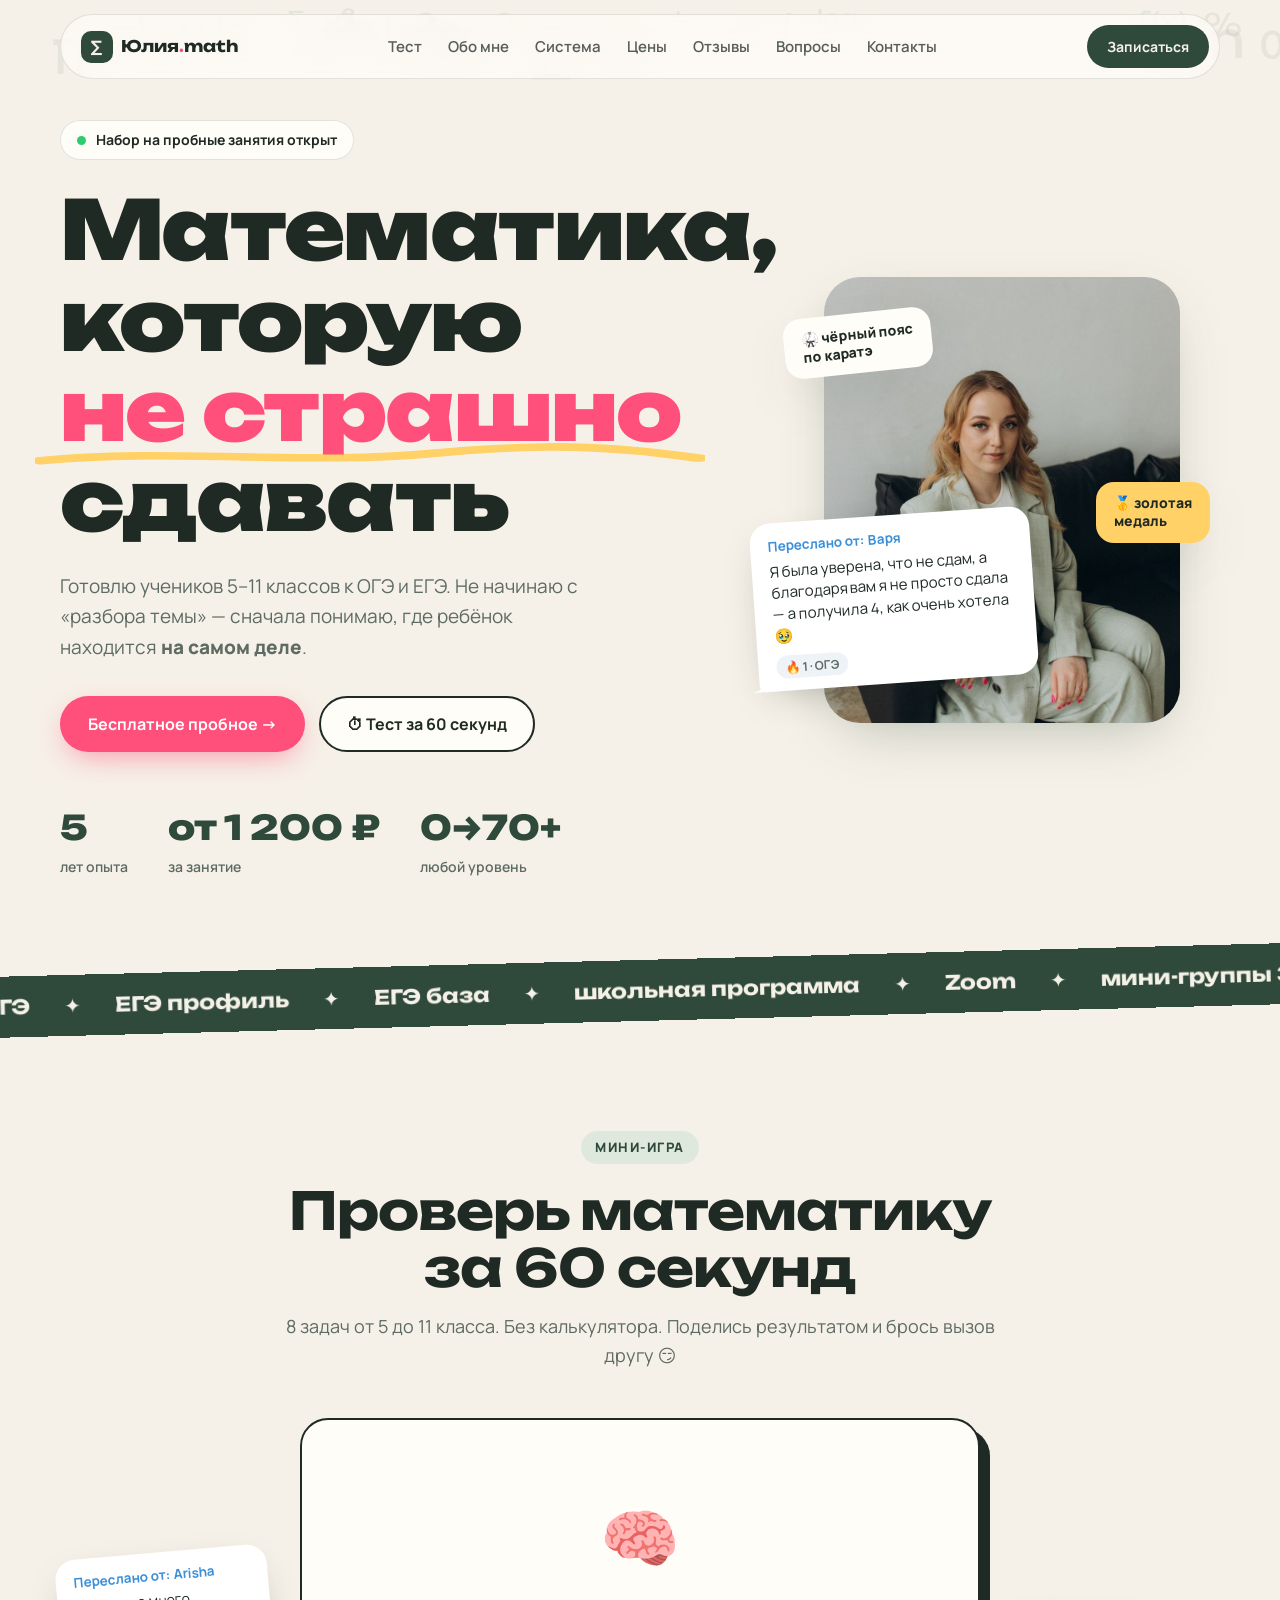
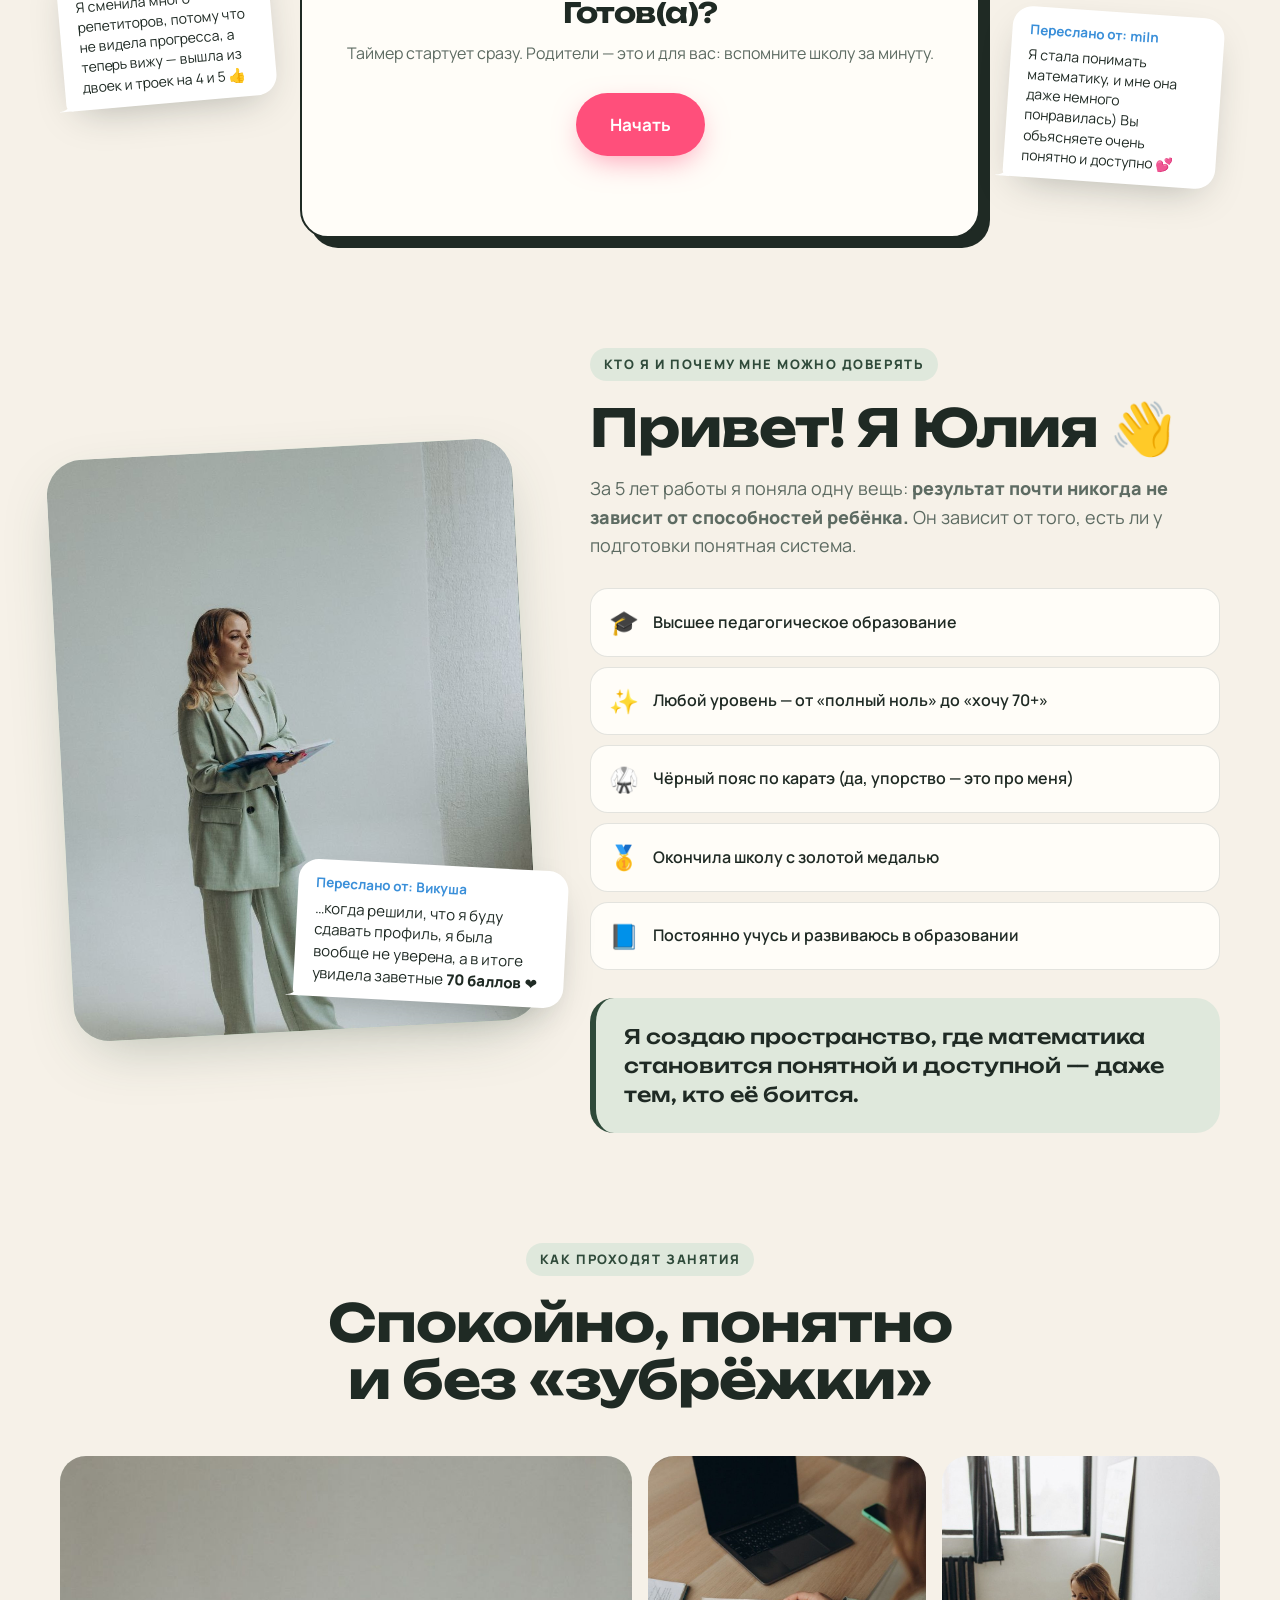
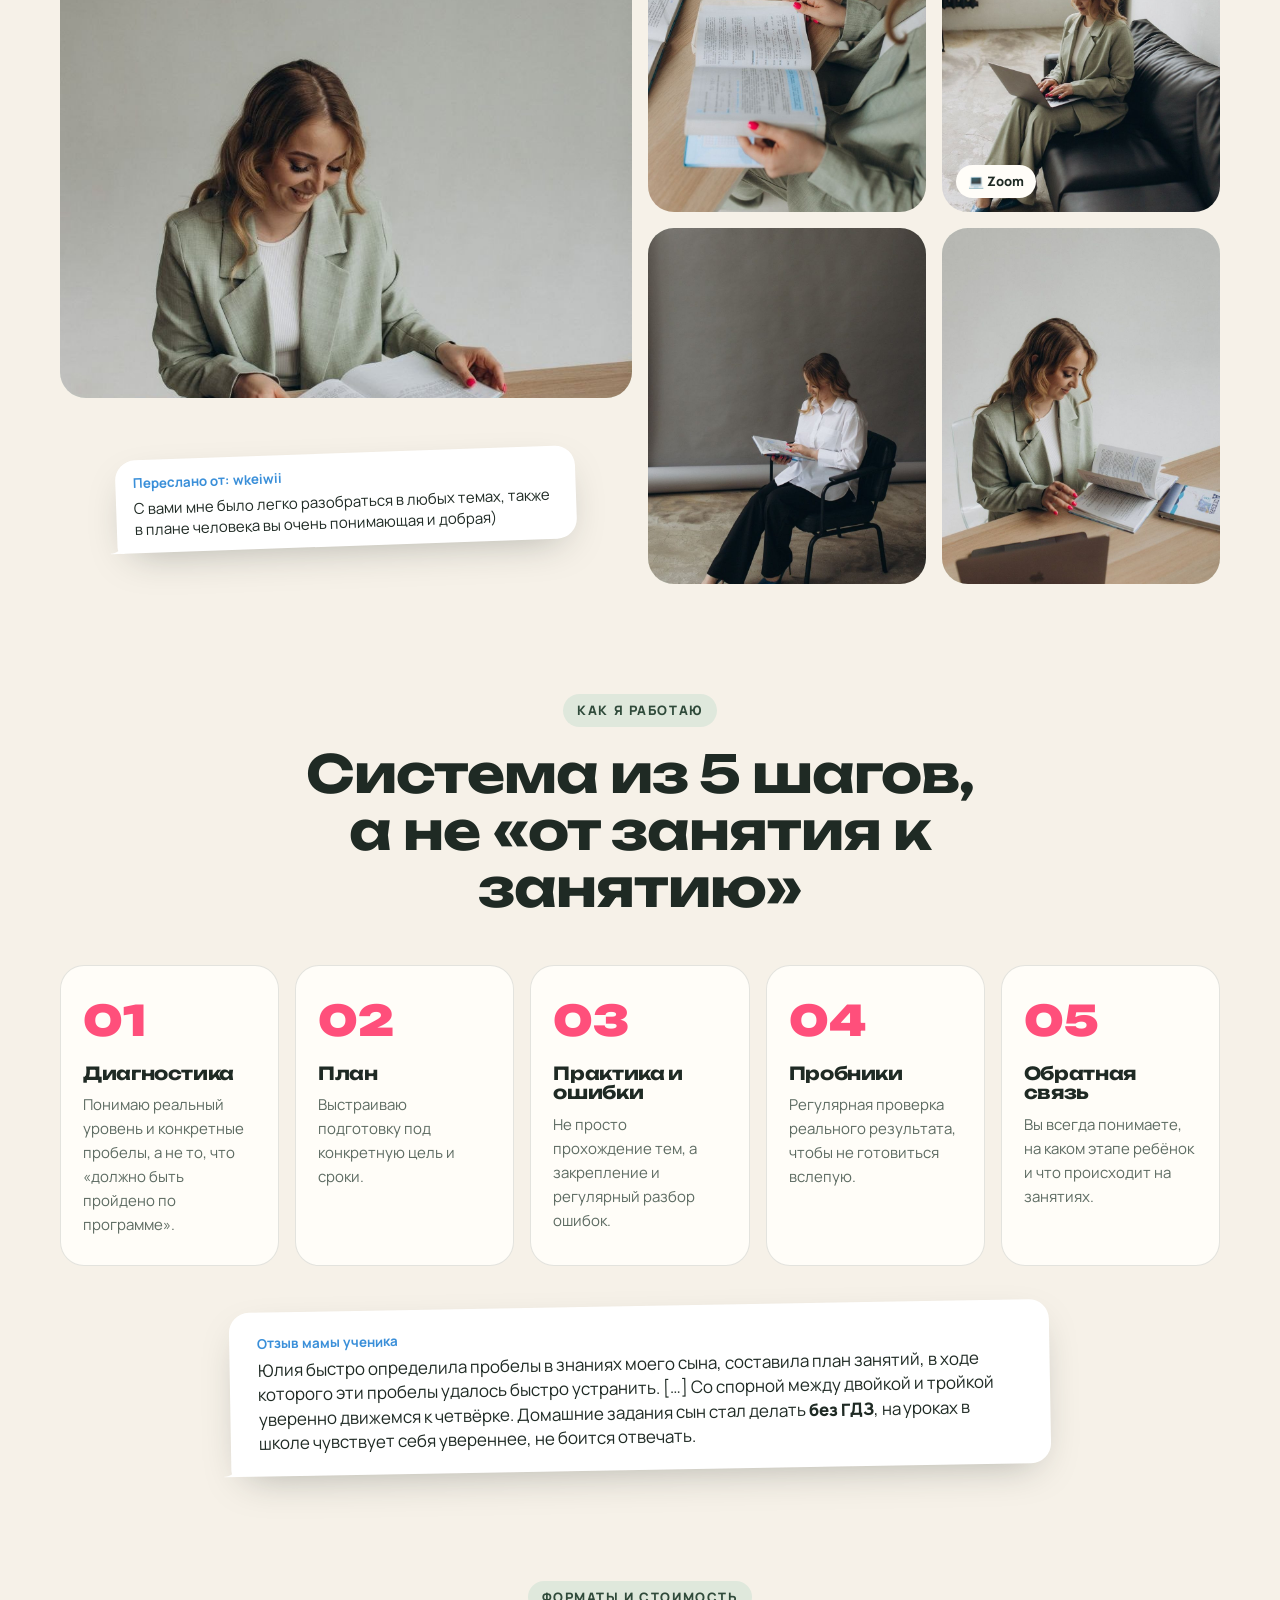
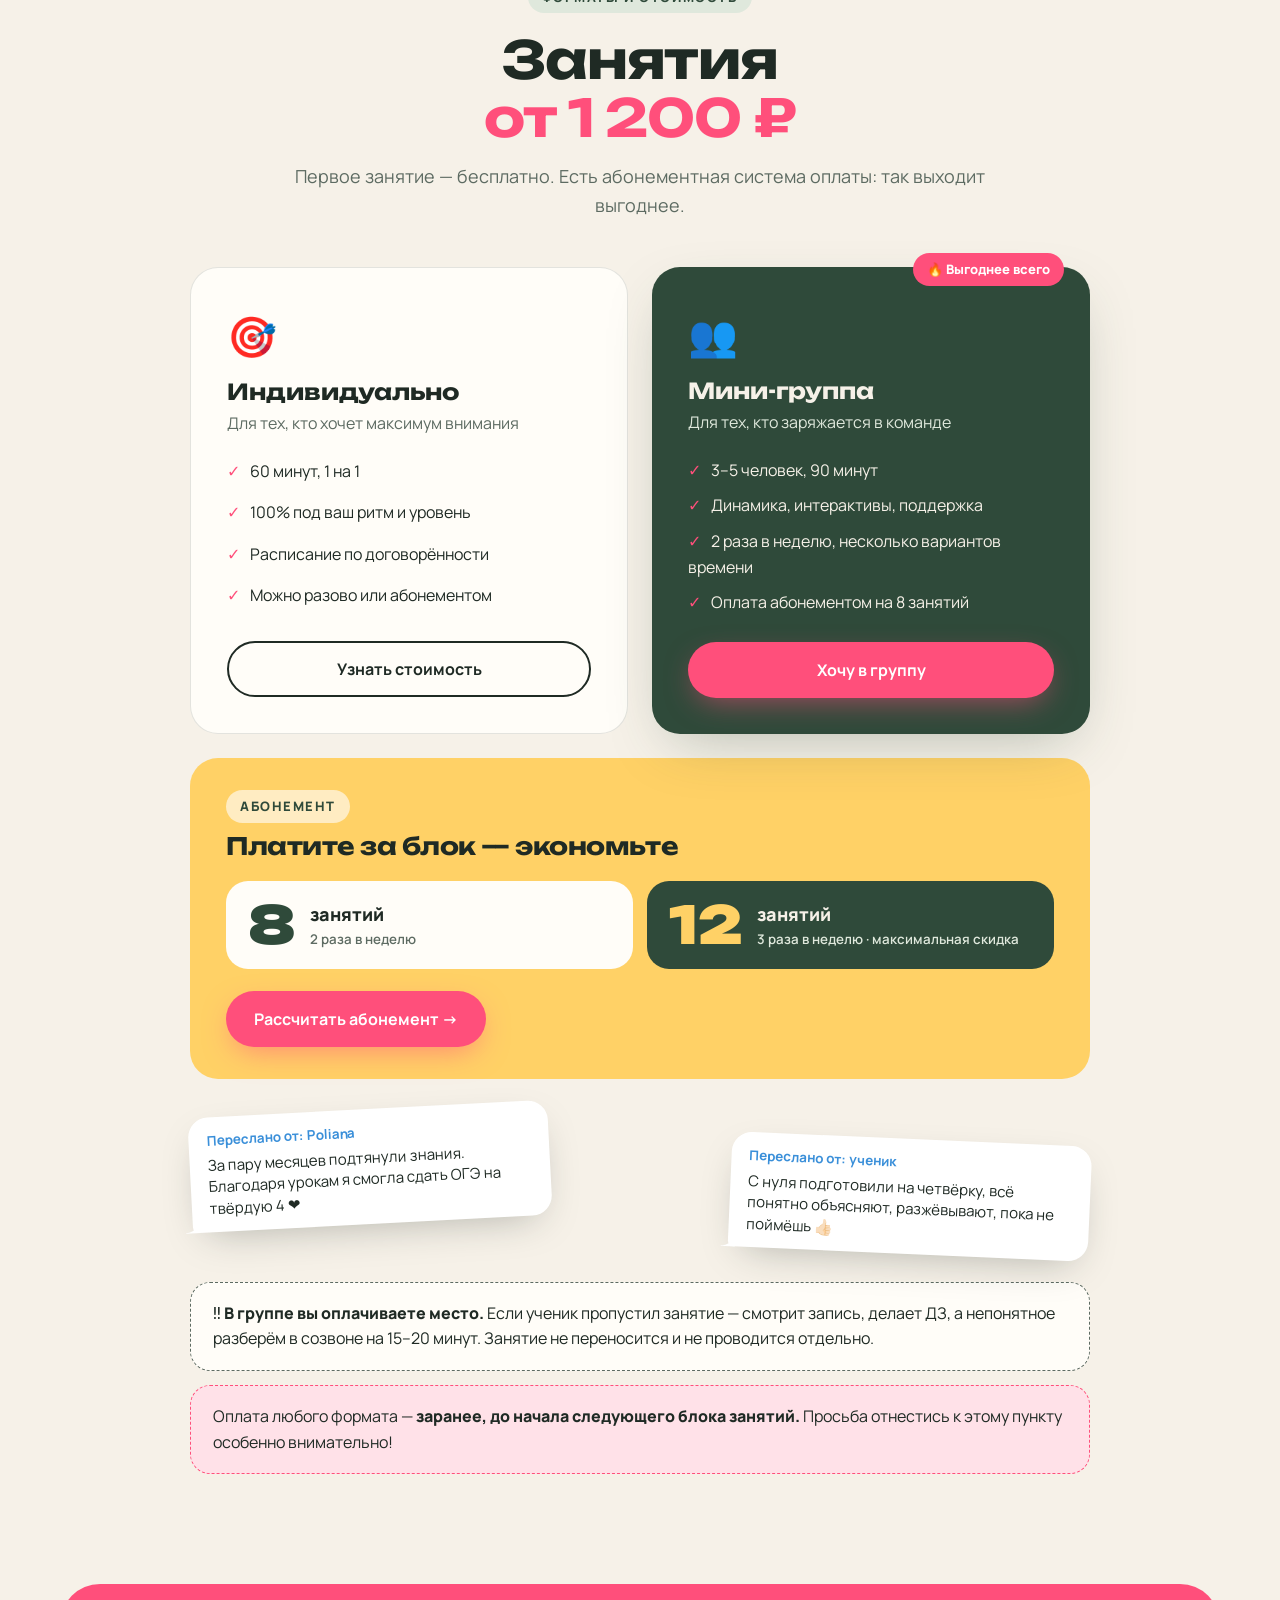
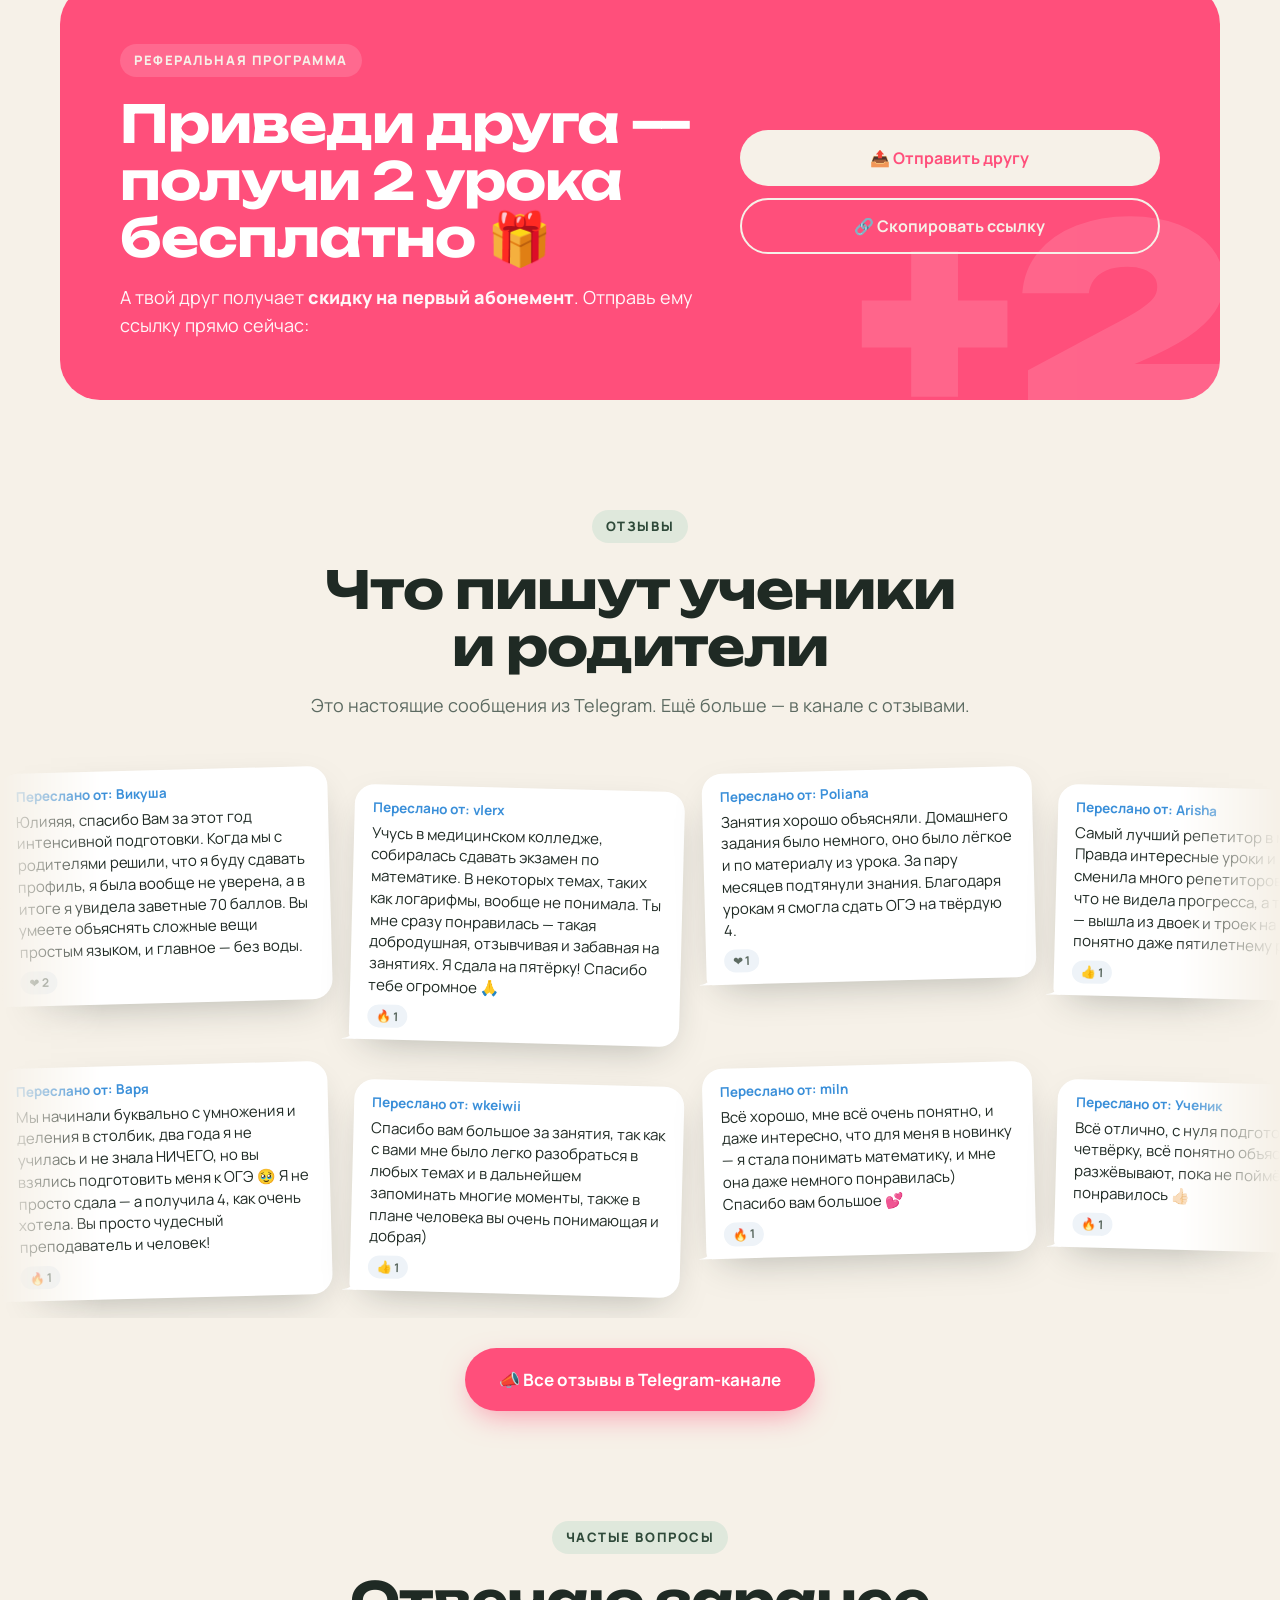
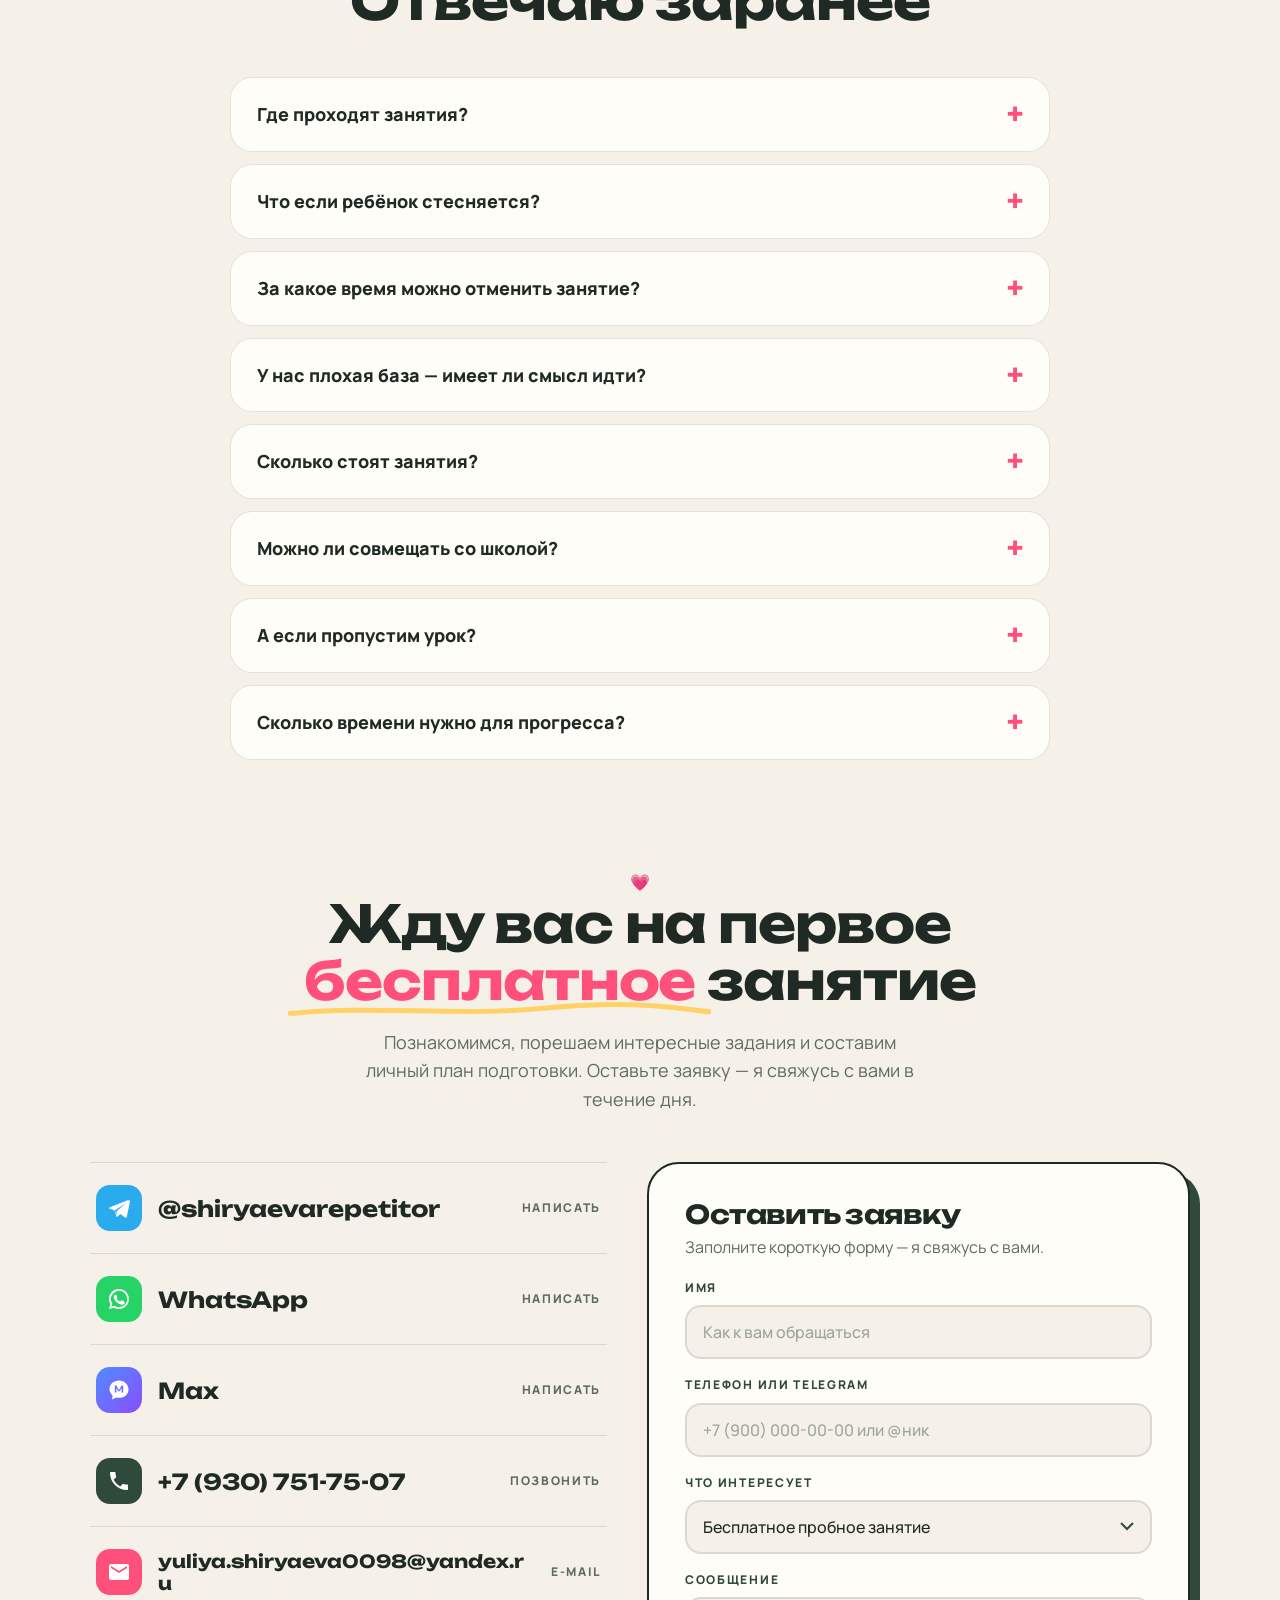
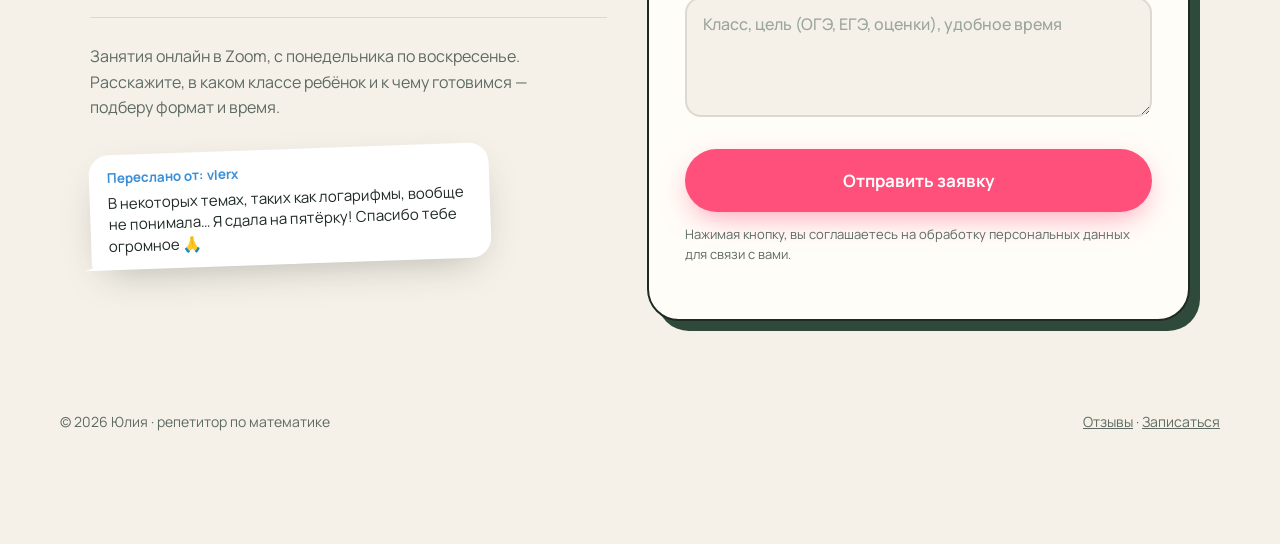
==== commit d587193f: "Иконки и реальные контакты, Метрика, ?v=20261002-4 Co-authored-by: Cursor <cursoragent@cursor.com>" ====
--- a/index.html
+++ b/index.html
@@ -28,7 +28,7 @@
   <link rel="preconnect" href="https://fonts.gstatic.com" crossorigin />
   <link href="https://fonts.googleapis.com/css2?family=Unbounded:wght@500;700;900&family=Manrope:wght@400;500;700;800&display=swap" rel="stylesheet" />
   <script>document.documentElement.classList.add("js")</script>
-  <link rel="stylesheet" href="css/style.css?v=20261002-2" />
+  <link rel="stylesheet" href="css/style.css?v=20261002-4" />
 </head>
 <body>
 
@@ -334,11 +334,11 @@
     <div class="contacts-grid">
       <div class="contacts-left reveal">
         <ul class="contact-list" id="contactList">
-          <li data-contact="telegram"><a href="#" target="_blank" rel="noopener"><span class="c-value">Telegram</span><span class="c-label">Написать</span></a></li>
-          <li data-contact="max"><a href="#" target="_blank" rel="noopener"><span class="c-value">Max</span><span class="c-label">Написать</span></a></li>
-          <li data-contact="phone"><a href="#"><span class="c-value">—</span><span class="c-label">Телефон</span></a></li>
-          <li data-contact="whatsapp"><a href="#" target="_blank" rel="noopener"><span class="c-value">WhatsApp</span><span class="c-label">Написать</span></a></li>
-          <li data-contact="email"><a href="#"><span class="c-value">—</span><span class="c-label">E-mail</span></a></li>
+          <li data-contact="telegram"><a href="#" class="c-tg"><span class="c-icon"><svg viewBox="0 0 24 24" aria-hidden="true"><path fill="currentColor" d="M21.4 4.1 2.9 11.3c-1.2.5-1.2 1.2-.2 1.5l4.7 1.5 1.8 5.6c.2.6.1.9.8.9.5 0 .7-.2 1-.5l2.3-2.2 4.8 3.5c.9.5 1.5.2 1.7-.8l3.1-14.8c.3-1.3-.5-1.9-1.5-1.4ZM9.8 15.1l-.4 4 -1.5-4.9 10.6-6.7-8.7 7.6Z"/></svg></span><span class="c-value">—</span><span class="c-label">Написать</span></a></li>
+          <li data-contact="whatsapp"><a href="#" class="c-wa"><span class="c-icon"><svg viewBox="0 0 24 24" aria-hidden="true"><path fill="currentColor" d="M12 2a10 10 0 0 0-8.6 15.1L2 22l5-1.3A10 10 0 1 0 12 2Zm0 18.2a8.2 8.2 0 0 1-4.2-1.2l-.3-.2-3 .8.8-2.9-.2-.3A8.2 8.2 0 1 1 12 20.2Zm4.5-6.1c-.2-.1-1.5-.7-1.7-.8-.2-.1-.4-.1-.6.1l-.8 1c-.1.2-.3.2-.5.1a6.7 6.7 0 0 1-3.3-2.9c-.2-.4.2-.4.7-1.3.1-.2 0-.3 0-.4l-.8-1.8c-.2-.5-.4-.4-.6-.4h-.5c-.2 0-.4.1-.7.3-.2.3-.9.9-.9 2.2s1 2.6 1.1 2.7c.1.2 1.9 2.9 4.6 4 1.7.7 2.4.8 3.2.7.5-.1 1.5-.6 1.8-1.2.2-.6.2-1.1.1-1.2l-.4-.2Z"/></svg></span><span class="c-value">—</span><span class="c-label">Написать</span></a></li>
+          <li data-contact="max"><a href="#" class="c-max"><span class="c-icon"><svg viewBox="0 0 24 24" aria-hidden="true"><path fill="currentColor" d="M12 2.5C6.5 2.5 2.5 6.2 2.5 11c0 2.6 1.2 4.9 3.1 6.5L5 21.5l4-2.1c1 .3 2 .4 3 .4 5.5 0 9.5-3.7 9.5-8.4S17.5 2.5 12 2.5Zm4.2 11.9h-1.6V10l-2 3.2h-1.2l-2-3.2v4.4H7.8V7.6h1.5l2.7 4.3 2.7-4.3h1.5v6.8Z"/></svg></span><span class="c-value">—</span><span class="c-label">Написать</span></a></li>
+          <li data-contact="phone"><a href="#" class="c-ph"><span class="c-icon"><svg viewBox="0 0 24 24" aria-hidden="true"><path fill="currentColor" d="M6.6 10.8a15.1 15.1 0 0 0 6.6 6.6l2.2-2.2c.3-.3.7-.4 1-.2 1.1.4 2.3.6 3.6.6.6 0 1 .4 1 1V20c0 .6-.4 1-1 1A17 17 0 0 1 3 4c0-.6.4-1 1-1h3.5c.6 0 1 .4 1 1 0 1.3.2 2.5.6 3.6.1.3 0 .7-.2 1l-2.3 2.2Z"/></svg></span><span class="c-value">—</span><span class="c-label">Позвонить</span></a></li>
+          <li data-contact="email"><a href="#" class="c-ml"><span class="c-icon"><svg viewBox="0 0 24 24" aria-hidden="true"><path fill="currentColor" d="M20 4H4a2 2 0 0 0-2 2v12c0 1.1.9 2 2 2h16a2 2 0 0 0 2-2V6a2 2 0 0 0-2-2Zm0 4-8 5-8-5V6l8 5 8-5v2Z"/></svg></span><span class="c-value">—</span><span class="c-label">E-mail</span></a></li>
         </ul>
         <p class="contacts-note">Занятия онлайн в Zoom, с понедельника по воскресенье. Расскажите, в каком классе ребёнок и к чему готовимся — подберу формат и время.</p>
         <figure class="tg final-tg">
@@ -397,6 +397,6 @@
   <div class="toast" id="toast"></div>
   <canvas id="confetti" aria-hidden="true"></canvas>
 
-  <script src="js/main.js?v=20261002-2"></script>
+  <script src="js/main.js?v=20261002-4"></script>
 </body>
 </html>
--- a/css/style.css
+++ b/css/style.css
@@ -497,3 +497,25 @@
   .contact-list a { padding: 18px 4px; }
 }
 #contacts, section[id] { scroll-margin-top: 90px; }
+
+/* контакты: значки мессенджеров */
+.contact-list a { display: grid; grid-template-columns: auto 1fr auto; align-items: center; gap: 16px; }
+.c-icon {
+  width: 46px; height: 46px; border-radius: 14px; display: grid; place-items: center;
+  color: #fff; background: var(--forest); flex: none; transition: transform .25s;
+}
+.c-icon svg { width: 24px; height: 24px; }
+.contact-list a:hover .c-icon { transform: rotate(-6deg) scale(1.06); }
+.c-tg .c-icon { background: #2aabee; }
+.c-wa .c-icon { background: #25d366; }
+.c-max .c-icon { background: linear-gradient(135deg, #4f8cff, #8a4dff); }
+.c-ph .c-icon { background: var(--forest); }
+.c-ml .c-icon { background: var(--coral); }
+.c-value { font-size: clamp(16px, 2vw, 22px); }
+.c-ml .c-value { font-size: clamp(14px, 1.6vw, 18px); }
+@media (max-width: 640px) {
+  .contact-list a { gap: 12px; }
+  .c-icon { width: 40px; height: 40px; border-radius: 12px; }
+  .c-icon svg { width: 21px; height: 21px; }
+  .c-label { font-size: 10px; letter-spacing: .1em; }
+}
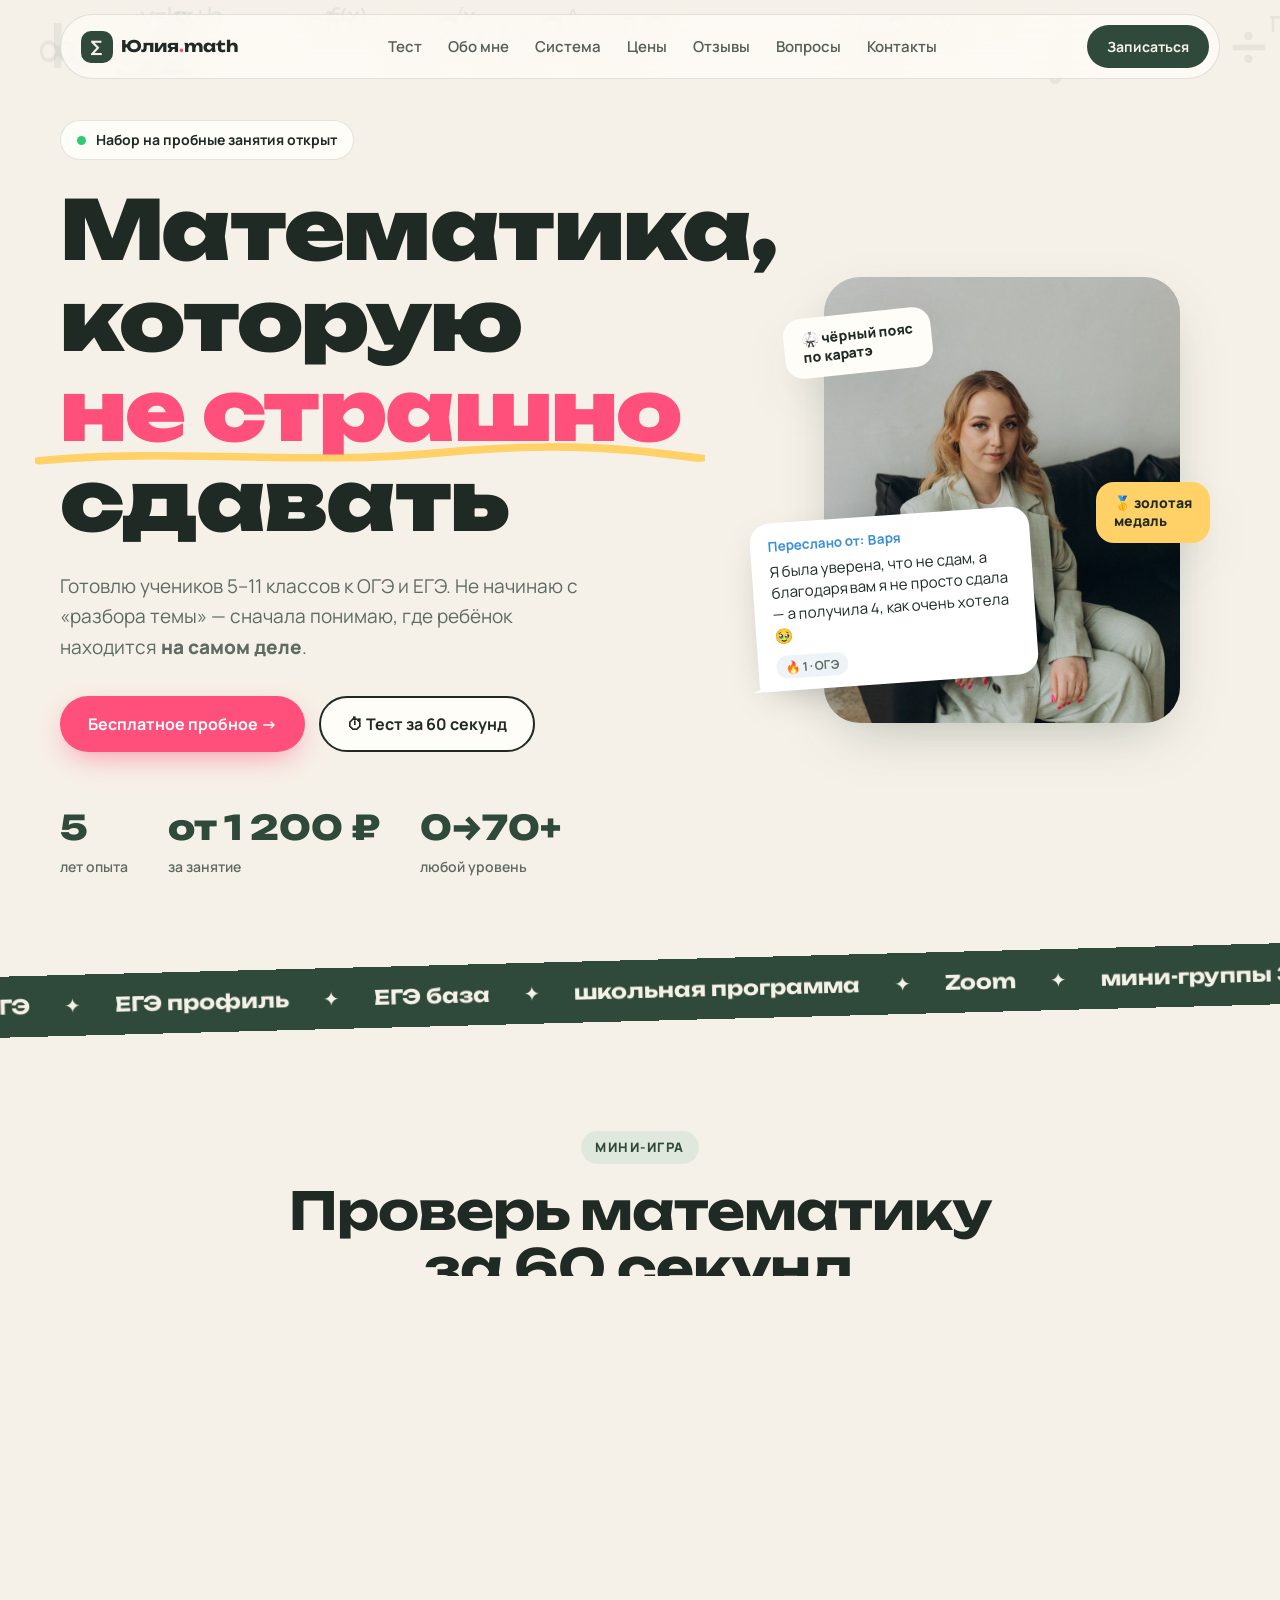
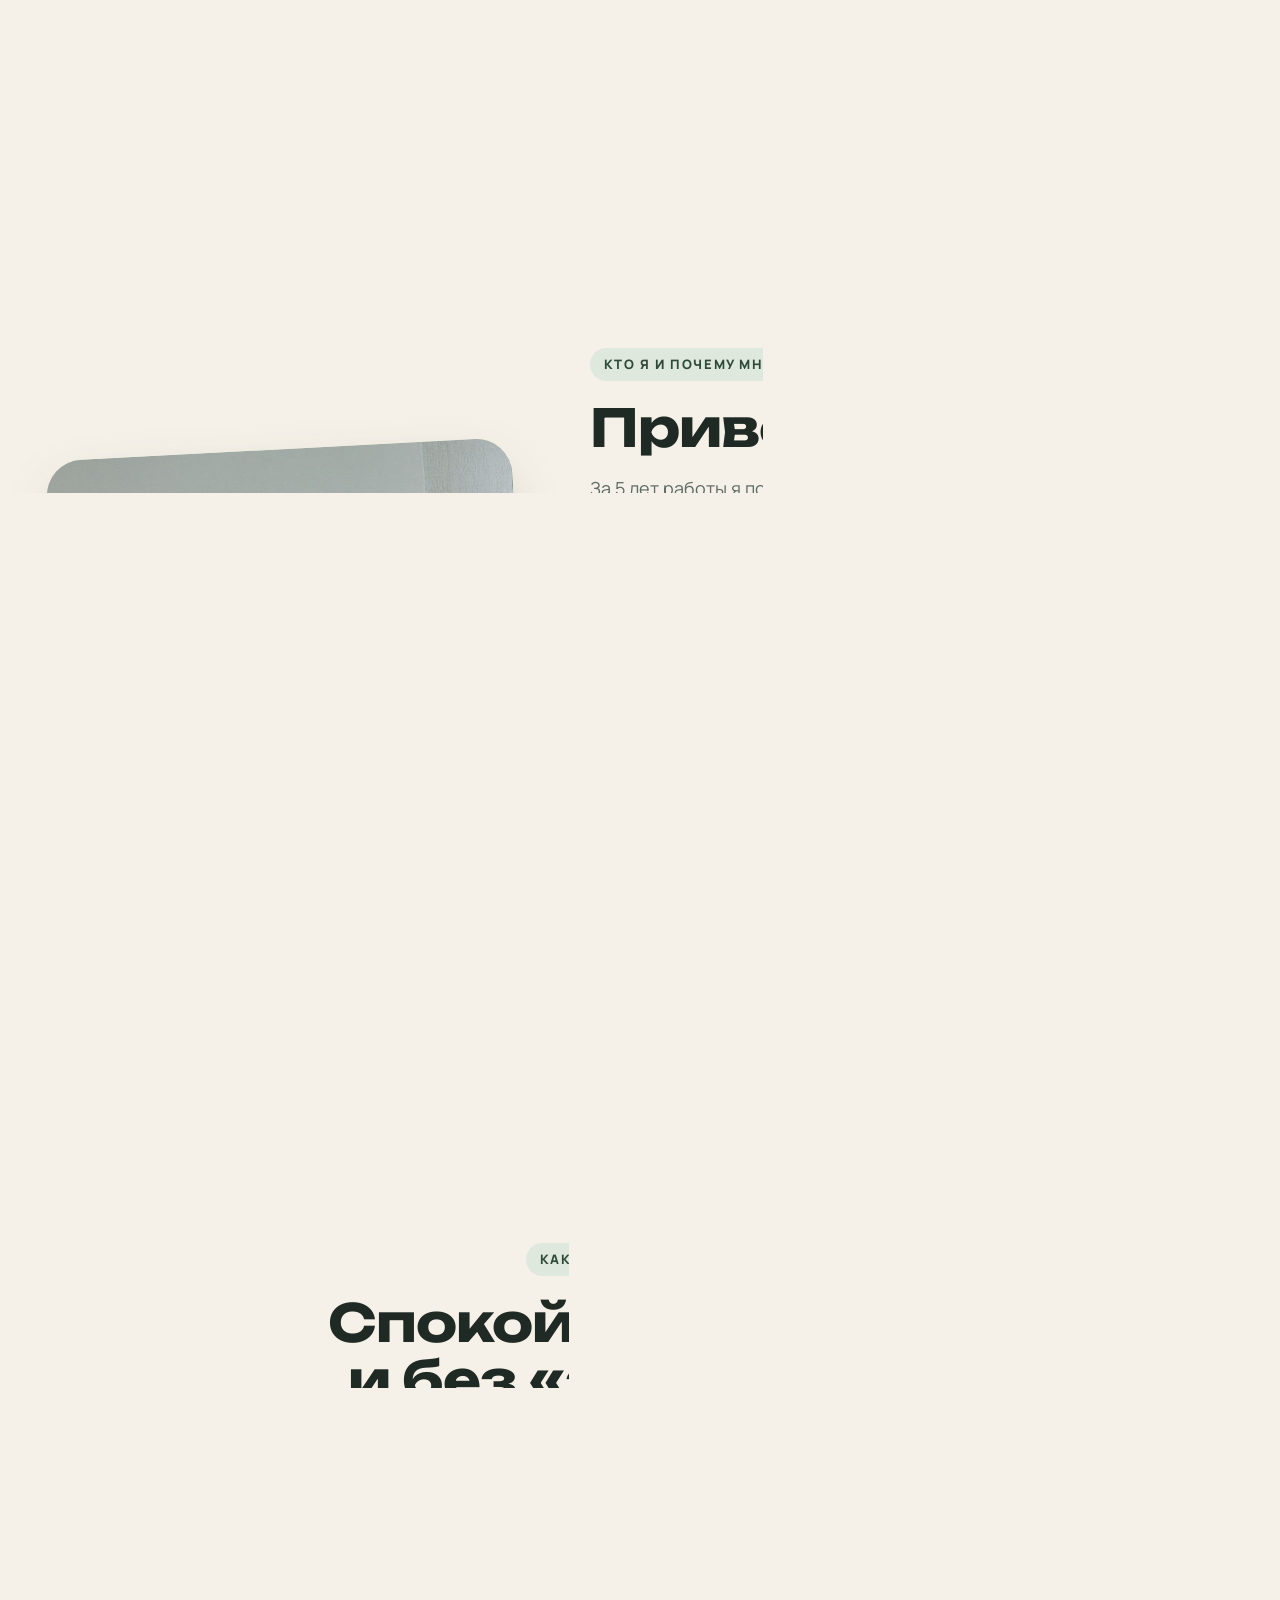
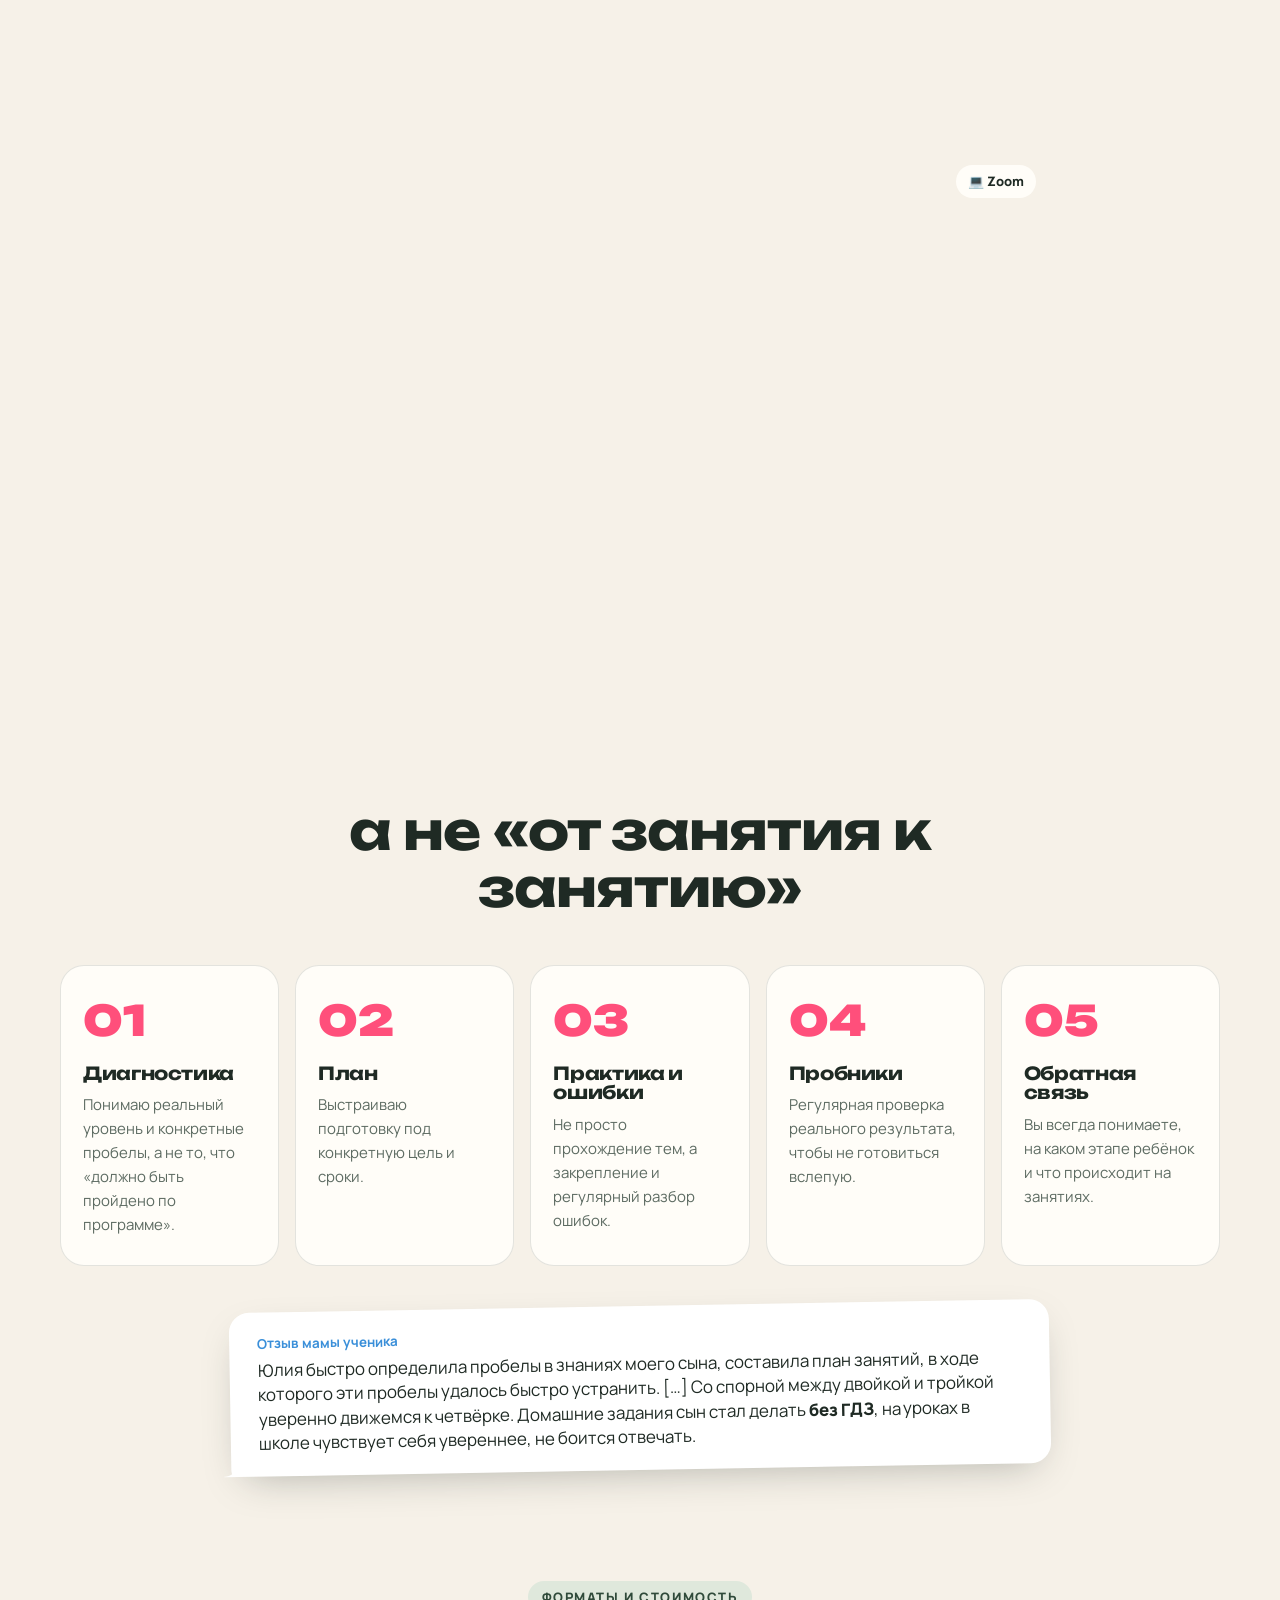
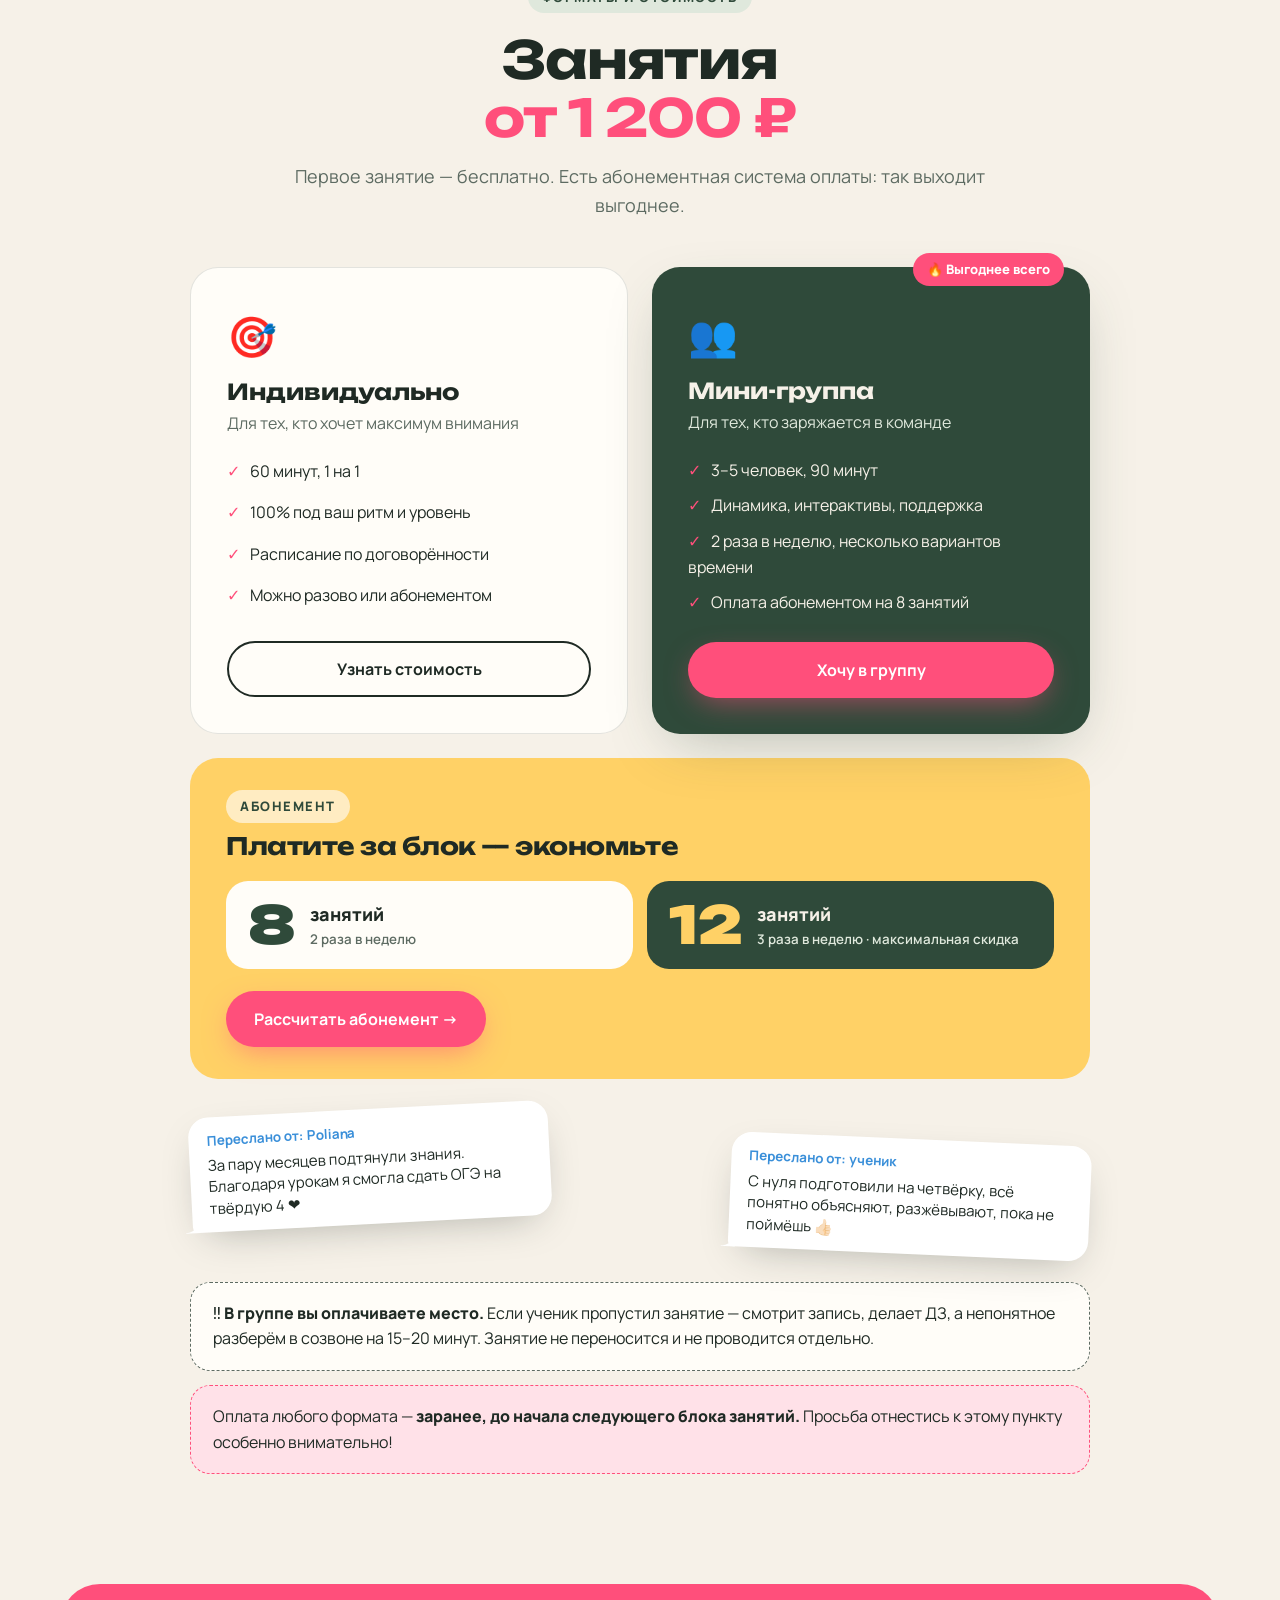
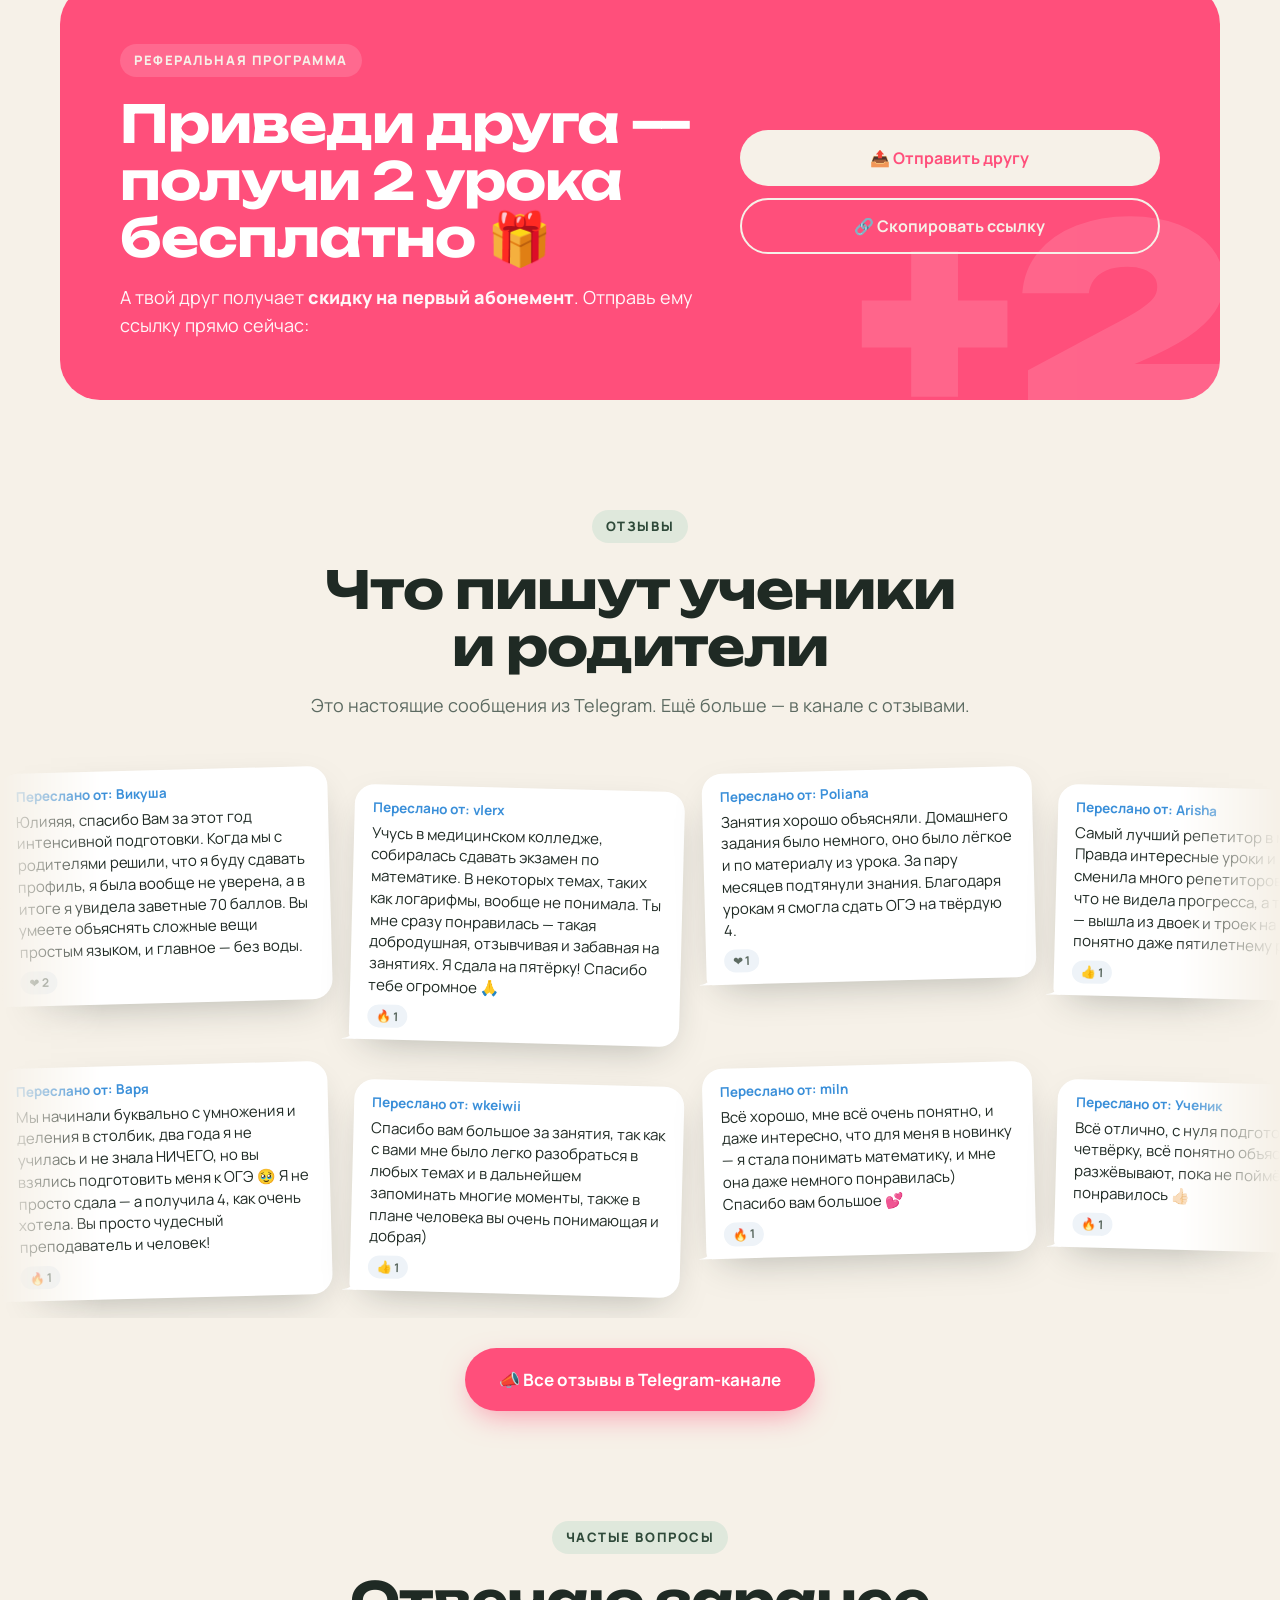
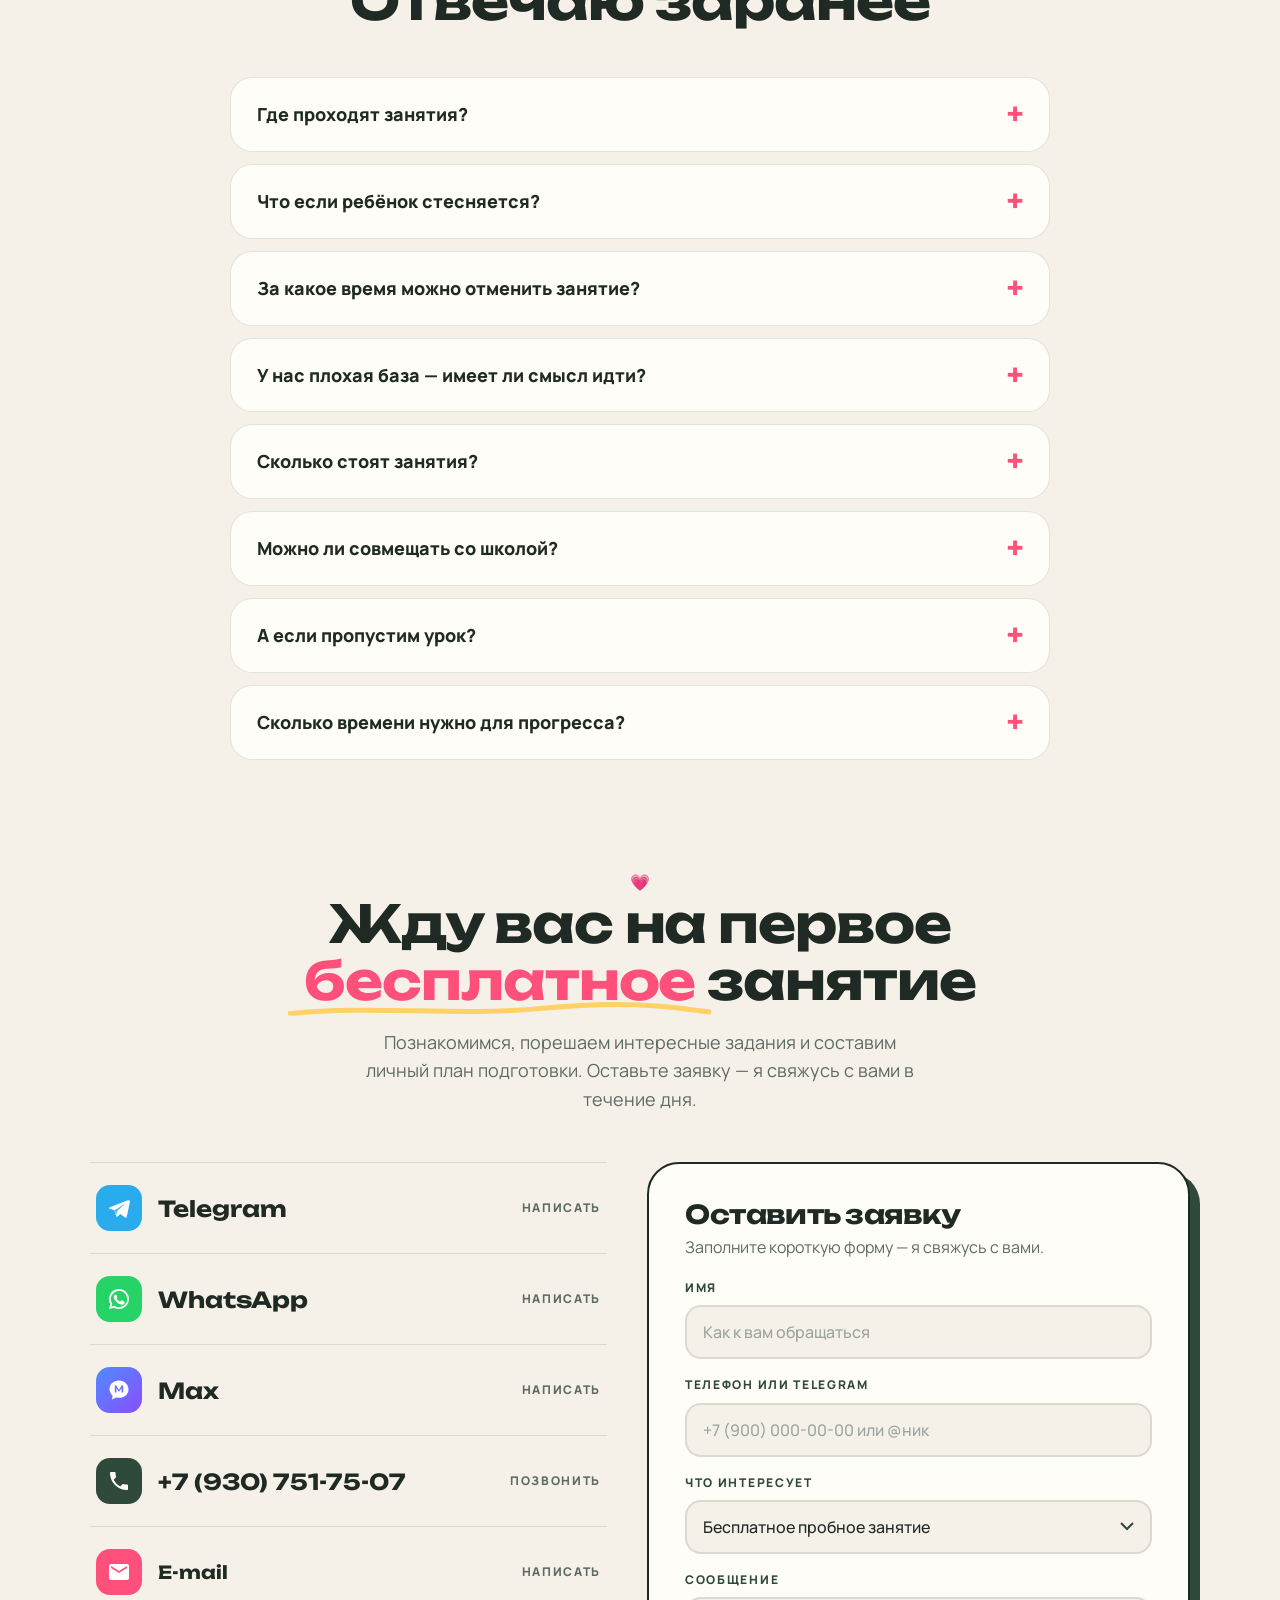
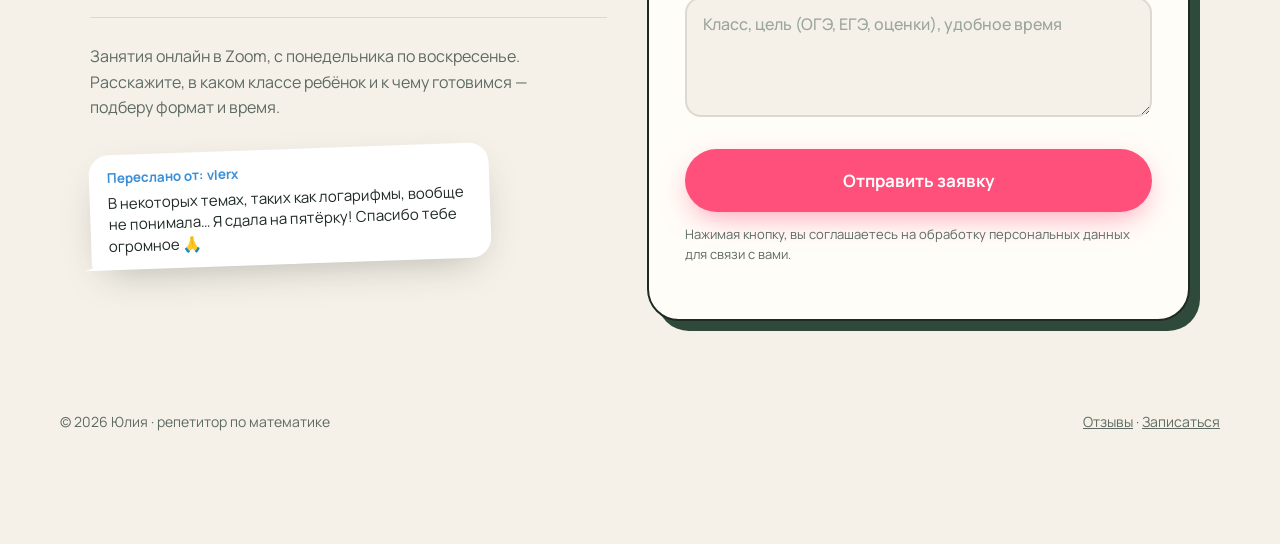
==== commit 75e7e440: "Подписи Telegram/E-mail в контактах, subject в mailto, ?v=5 Co-authored-by: Cursor <cursoragent@curs" ====
--- a/index.html
+++ b/index.html
@@ -28,7 +28,7 @@
   <link rel="preconnect" href="https://fonts.gstatic.com" crossorigin />
   <link href="https://fonts.googleapis.com/css2?family=Unbounded:wght@500;700;900&family=Manrope:wght@400;500;700;800&display=swap" rel="stylesheet" />
   <script>document.documentElement.classList.add("js")</script>
-  <link rel="stylesheet" href="css/style.css?v=20261002-4" />
+  <link rel="stylesheet" href="css/style.css?v=20261002-5" />
 </head>
 <body>
 
@@ -338,7 +338,7 @@
           <li data-contact="whatsapp"><a href="#" class="c-wa"><span class="c-icon"><svg viewBox="0 0 24 24" aria-hidden="true"><path fill="currentColor" d="M12 2a10 10 0 0 0-8.6 15.1L2 22l5-1.3A10 10 0 1 0 12 2Zm0 18.2a8.2 8.2 0 0 1-4.2-1.2l-.3-.2-3 .8.8-2.9-.2-.3A8.2 8.2 0 1 1 12 20.2Zm4.5-6.1c-.2-.1-1.5-.7-1.7-.8-.2-.1-.4-.1-.6.1l-.8 1c-.1.2-.3.2-.5.1a6.7 6.7 0 0 1-3.3-2.9c-.2-.4.2-.4.7-1.3.1-.2 0-.3 0-.4l-.8-1.8c-.2-.5-.4-.4-.6-.4h-.5c-.2 0-.4.1-.7.3-.2.3-.9.9-.9 2.2s1 2.6 1.1 2.7c.1.2 1.9 2.9 4.6 4 1.7.7 2.4.8 3.2.7.5-.1 1.5-.6 1.8-1.2.2-.6.2-1.1.1-1.2l-.4-.2Z"/></svg></span><span class="c-value">—</span><span class="c-label">Написать</span></a></li>
           <li data-contact="max"><a href="#" class="c-max"><span class="c-icon"><svg viewBox="0 0 24 24" aria-hidden="true"><path fill="currentColor" d="M12 2.5C6.5 2.5 2.5 6.2 2.5 11c0 2.6 1.2 4.9 3.1 6.5L5 21.5l4-2.1c1 .3 2 .4 3 .4 5.5 0 9.5-3.7 9.5-8.4S17.5 2.5 12 2.5Zm4.2 11.9h-1.6V10l-2 3.2h-1.2l-2-3.2v4.4H7.8V7.6h1.5l2.7 4.3 2.7-4.3h1.5v6.8Z"/></svg></span><span class="c-value">—</span><span class="c-label">Написать</span></a></li>
           <li data-contact="phone"><a href="#" class="c-ph"><span class="c-icon"><svg viewBox="0 0 24 24" aria-hidden="true"><path fill="currentColor" d="M6.6 10.8a15.1 15.1 0 0 0 6.6 6.6l2.2-2.2c.3-.3.7-.4 1-.2 1.1.4 2.3.6 3.6.6.6 0 1 .4 1 1V20c0 .6-.4 1-1 1A17 17 0 0 1 3 4c0-.6.4-1 1-1h3.5c.6 0 1 .4 1 1 0 1.3.2 2.5.6 3.6.1.3 0 .7-.2 1l-2.3 2.2Z"/></svg></span><span class="c-value">—</span><span class="c-label">Позвонить</span></a></li>
-          <li data-contact="email"><a href="#" class="c-ml"><span class="c-icon"><svg viewBox="0 0 24 24" aria-hidden="true"><path fill="currentColor" d="M20 4H4a2 2 0 0 0-2 2v12c0 1.1.9 2 2 2h16a2 2 0 0 0 2-2V6a2 2 0 0 0-2-2Zm0 4-8 5-8-5V6l8 5 8-5v2Z"/></svg></span><span class="c-value">—</span><span class="c-label">E-mail</span></a></li>
+          <li data-contact="email"><a href="#" class="c-ml"><span class="c-icon"><svg viewBox="0 0 24 24" aria-hidden="true"><path fill="currentColor" d="M20 4H4a2 2 0 0 0-2 2v12c0 1.1.9 2 2 2h16a2 2 0 0 0 2-2V6a2 2 0 0 0-2-2Zm0 4-8 5-8-5V6l8 5 8-5v2Z"/></svg></span><span class="c-value">—</span><span class="c-label">Написать</span></a></li>
         </ul>
         <p class="contacts-note">Занятия онлайн в Zoom, с понедельника по воскресенье. Расскажите, в каком классе ребёнок и к чему готовимся — подберу формат и время.</p>
         <figure class="tg final-tg">
@@ -397,6 +397,6 @@
   <div class="toast" id="toast"></div>
   <canvas id="confetti" aria-hidden="true"></canvas>
 
-  <script src="js/main.js?v=20261002-4"></script>
+  <script src="js/main.js?v=20261002-5"></script>
 </body>
 </html>
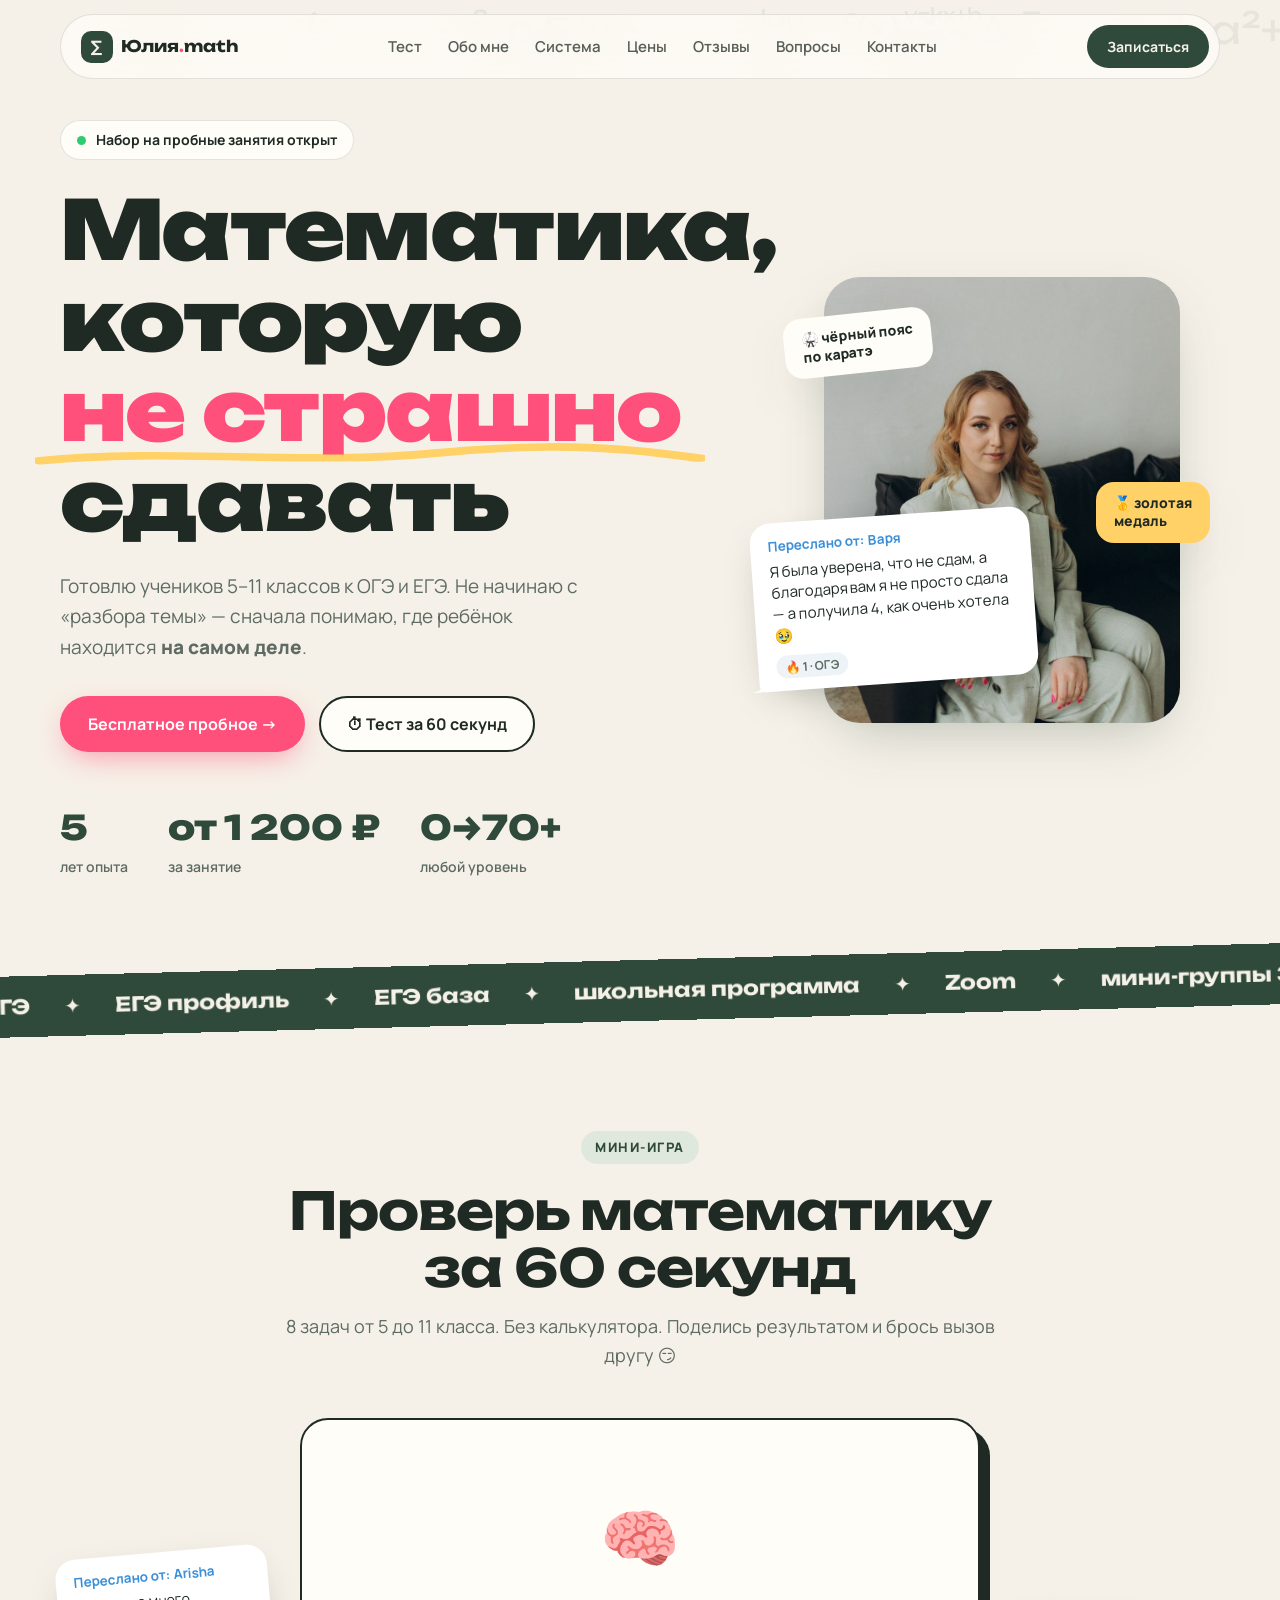
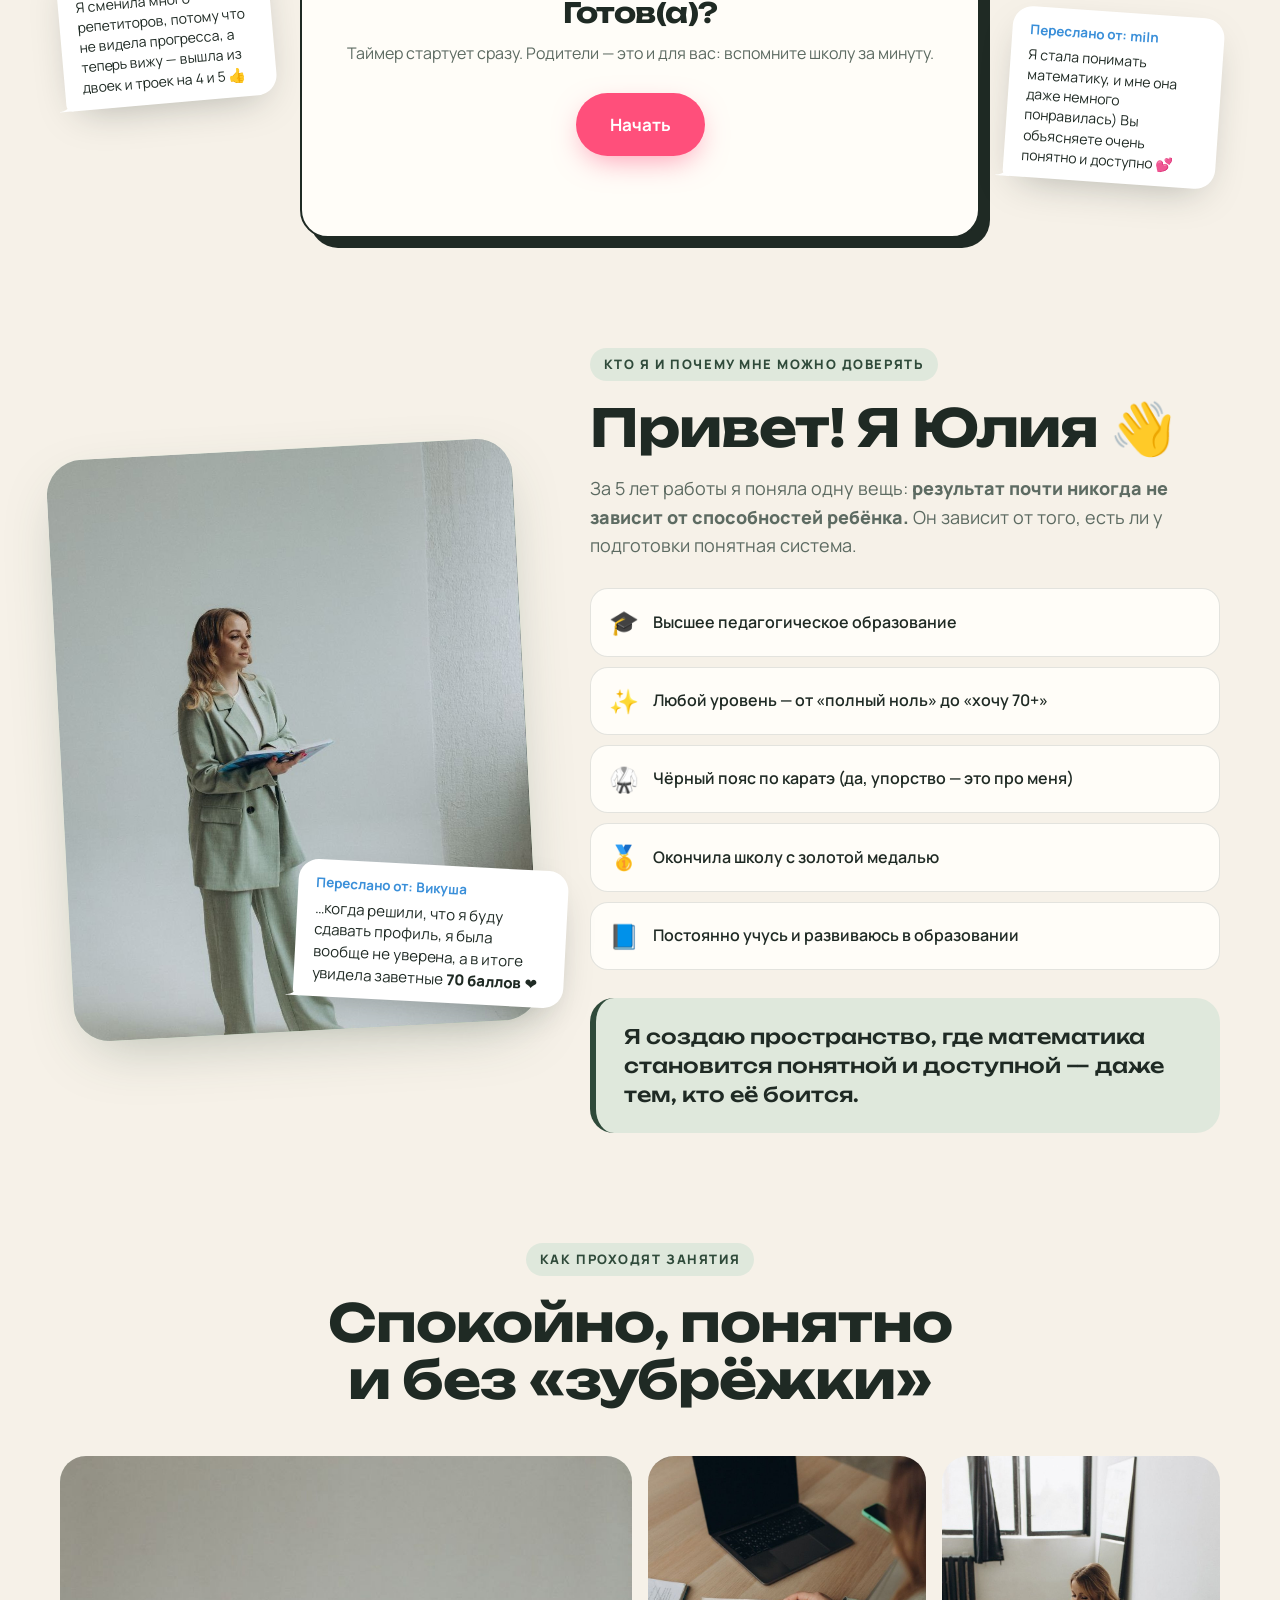
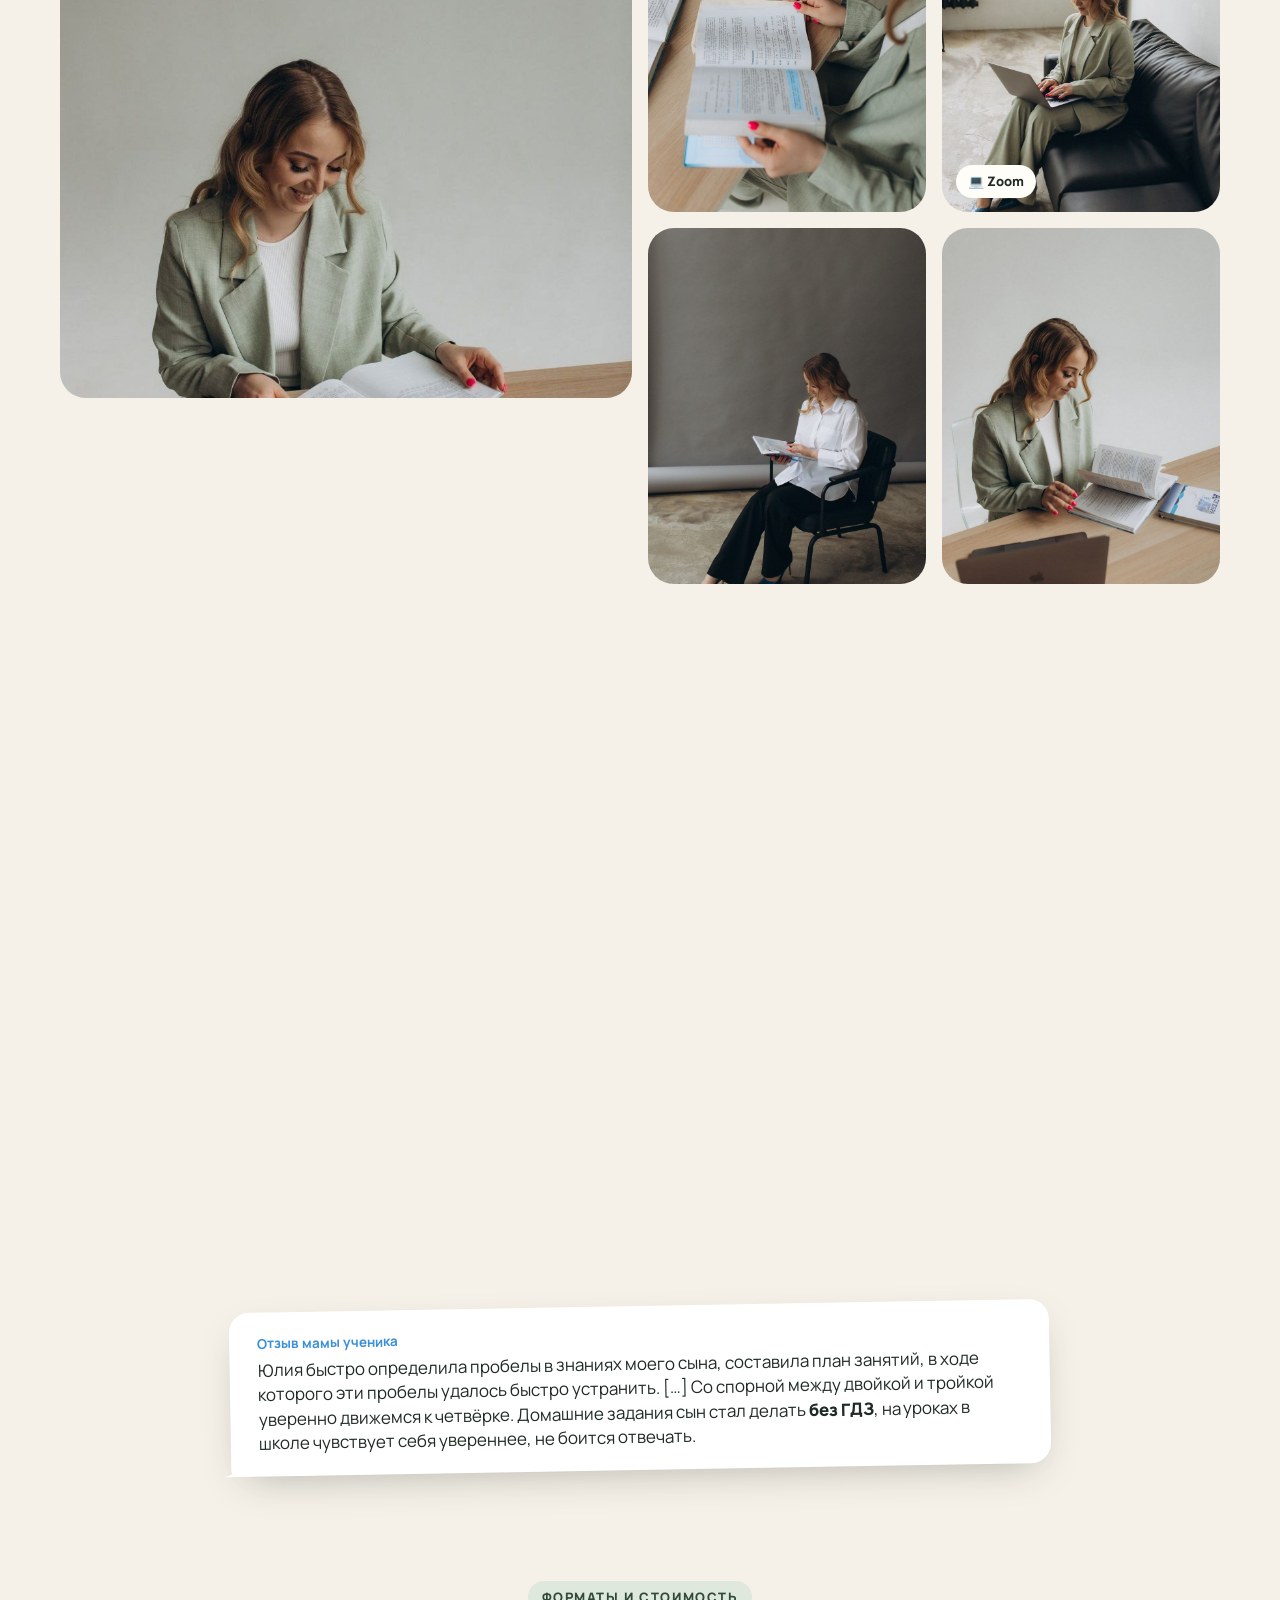
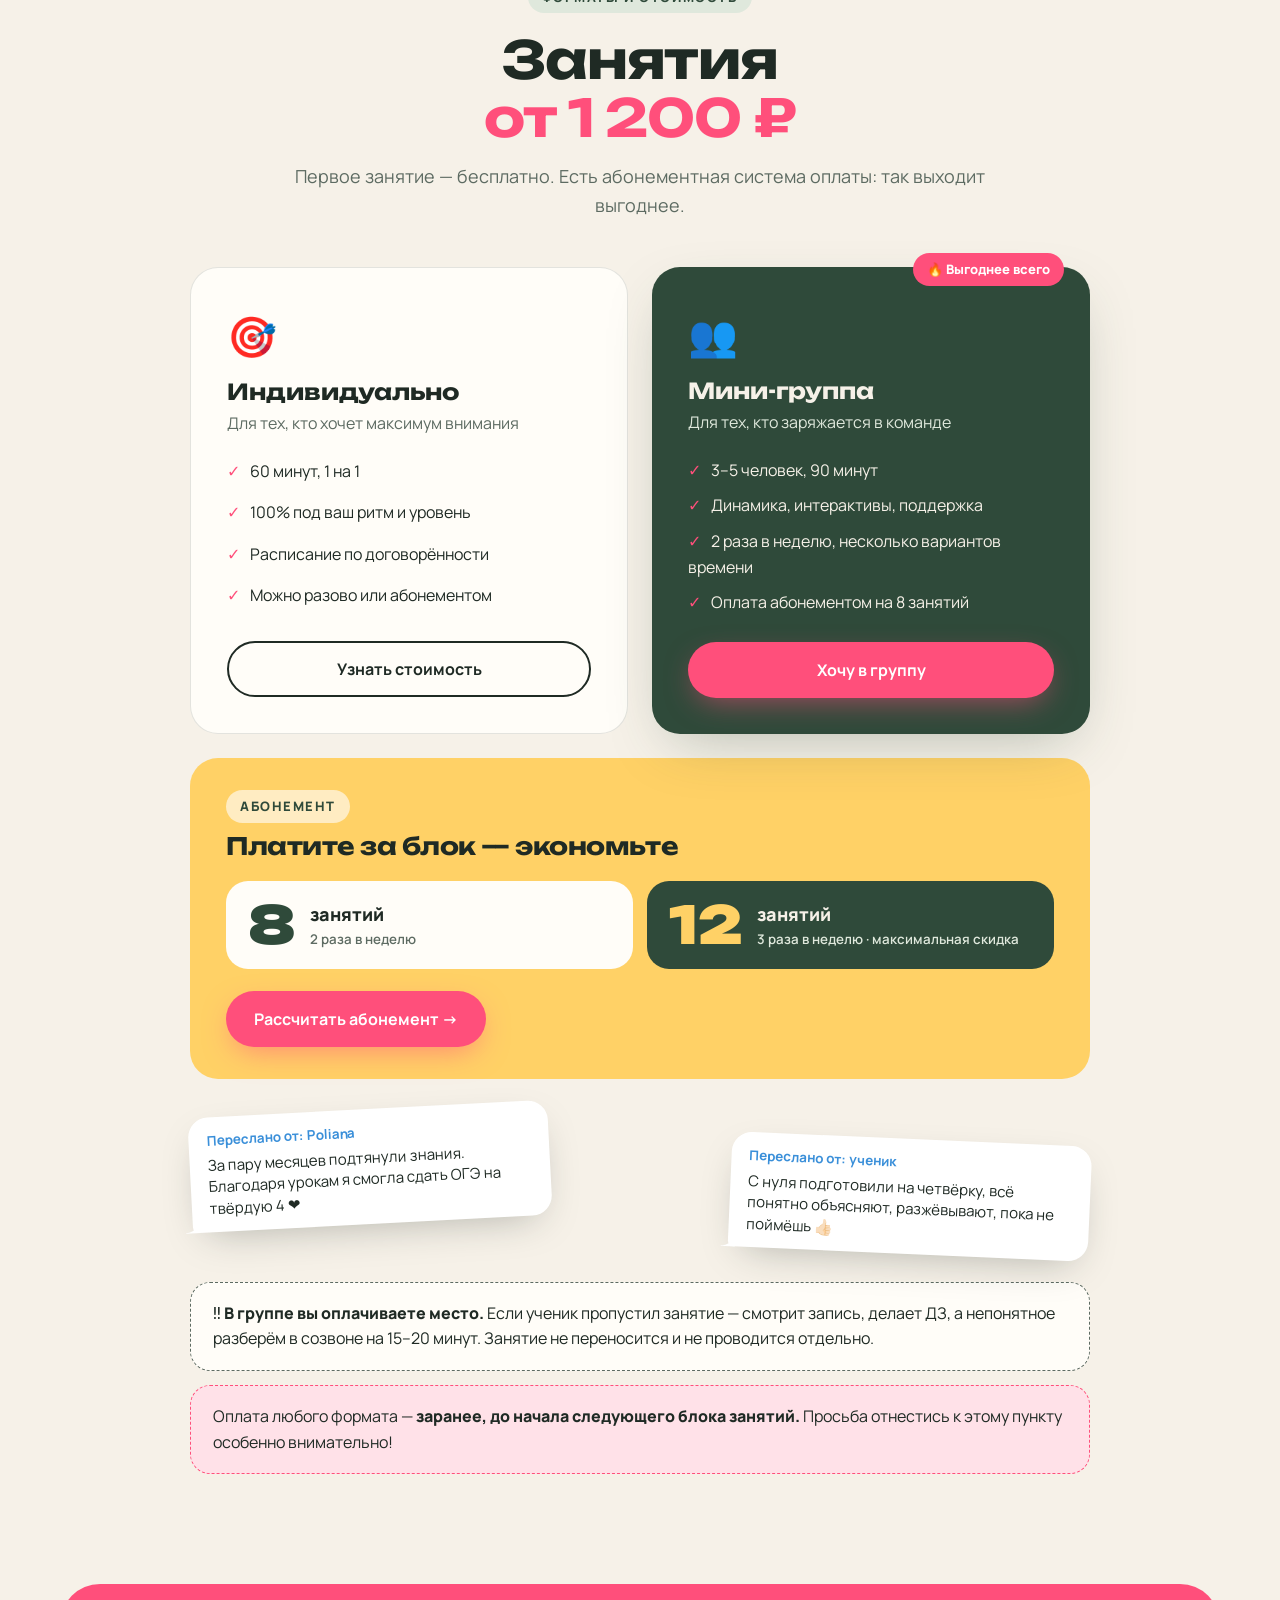
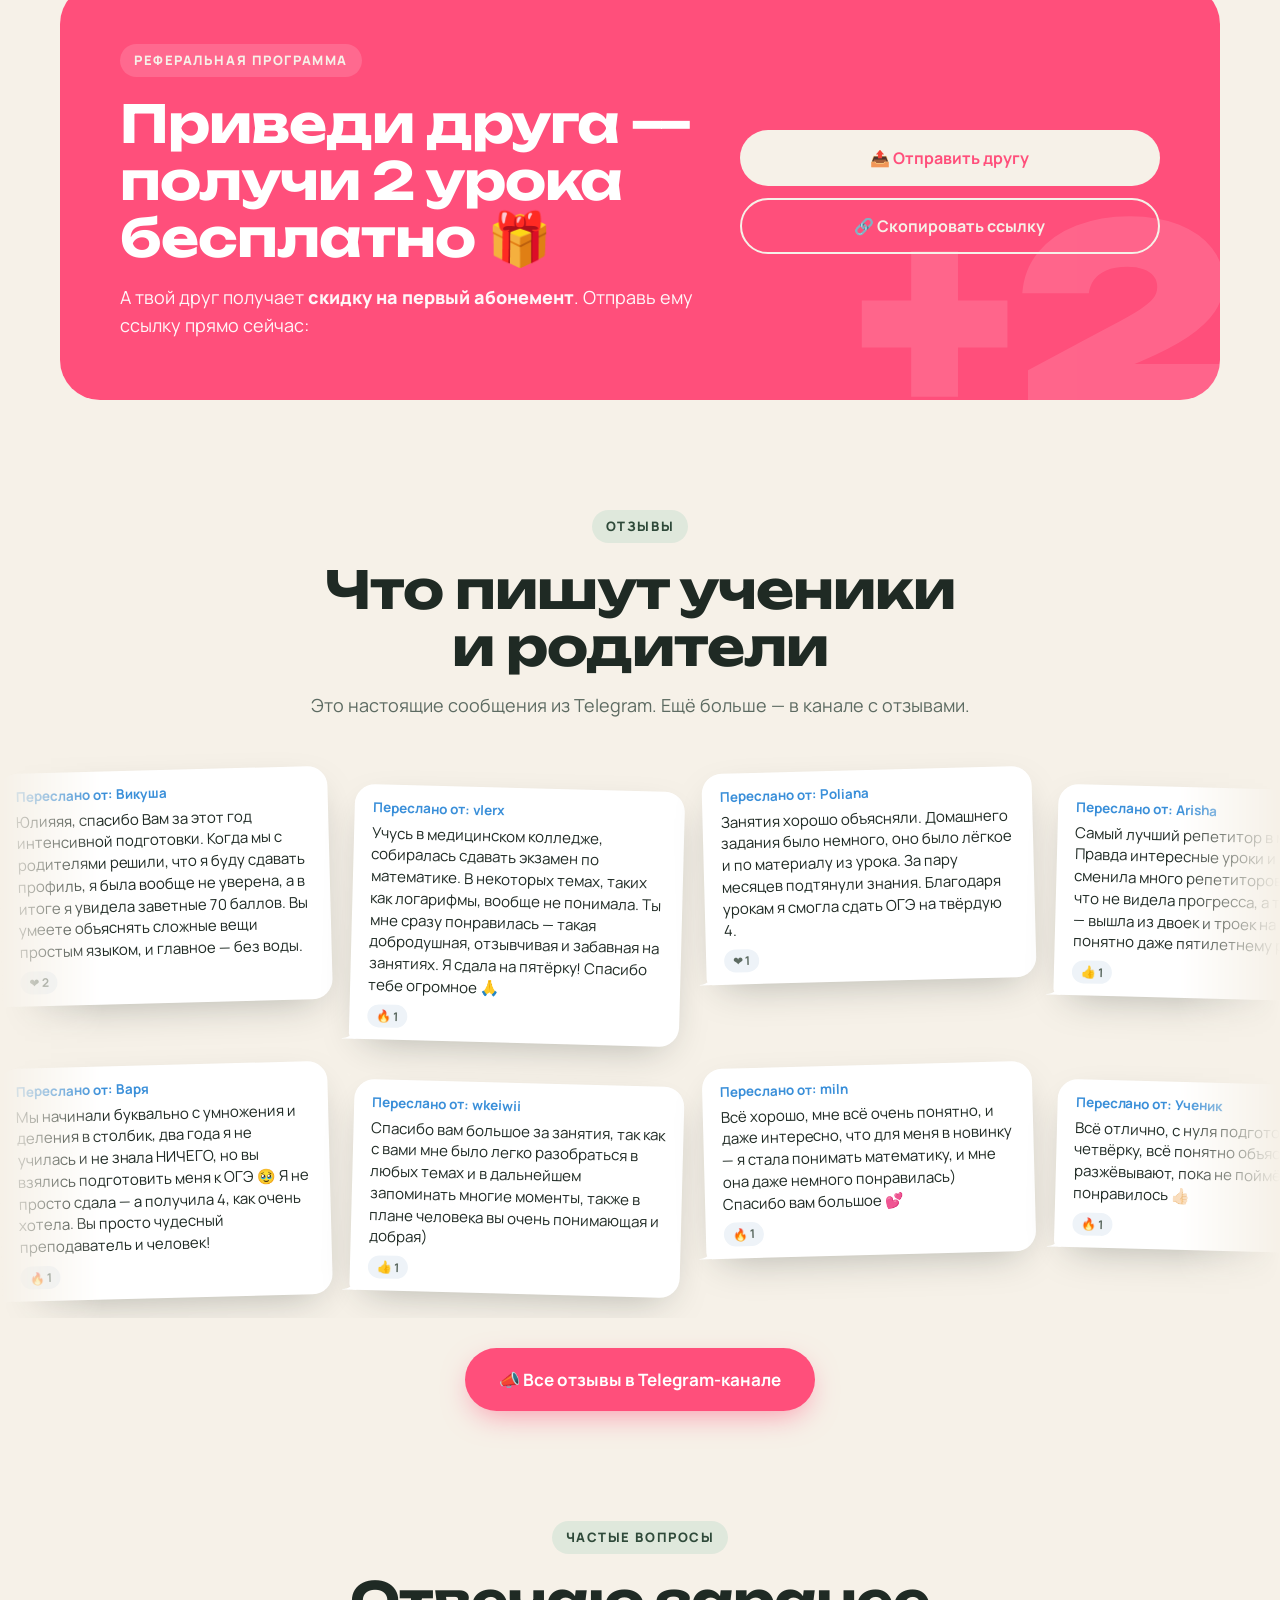
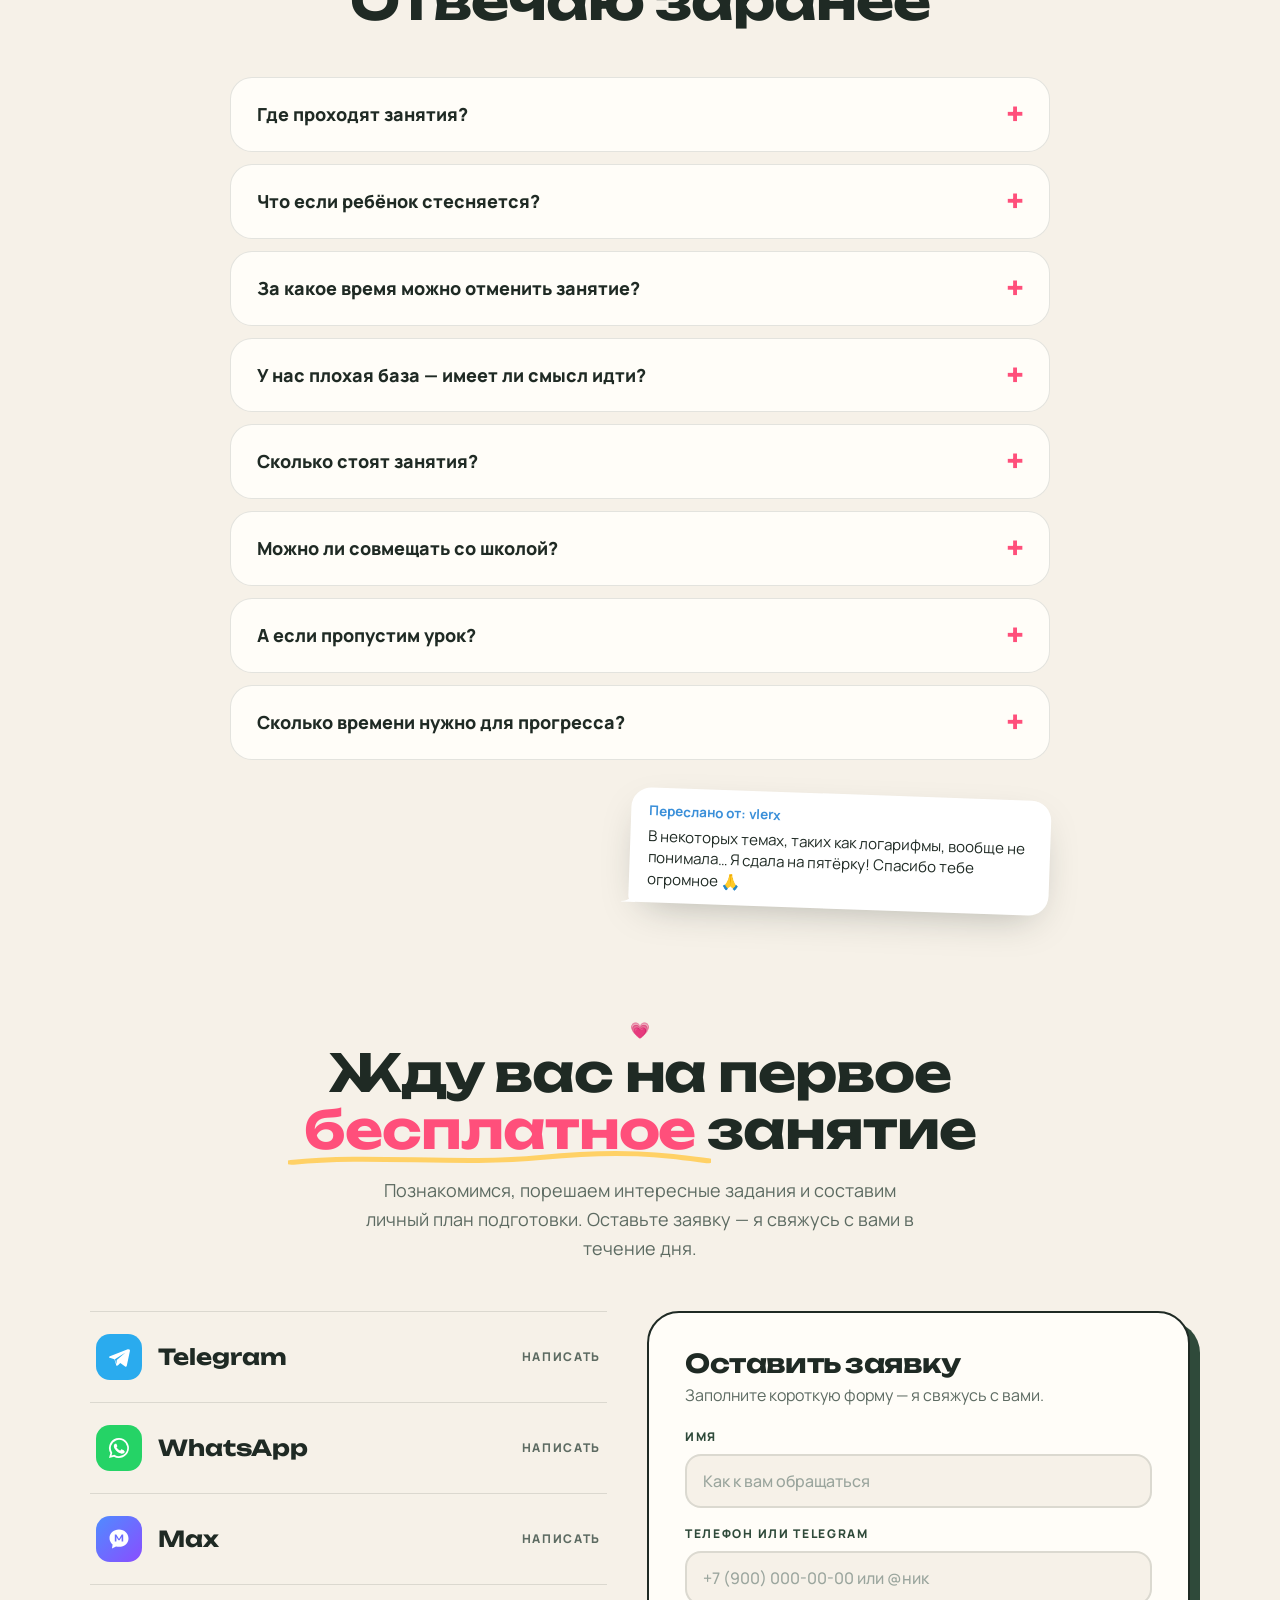
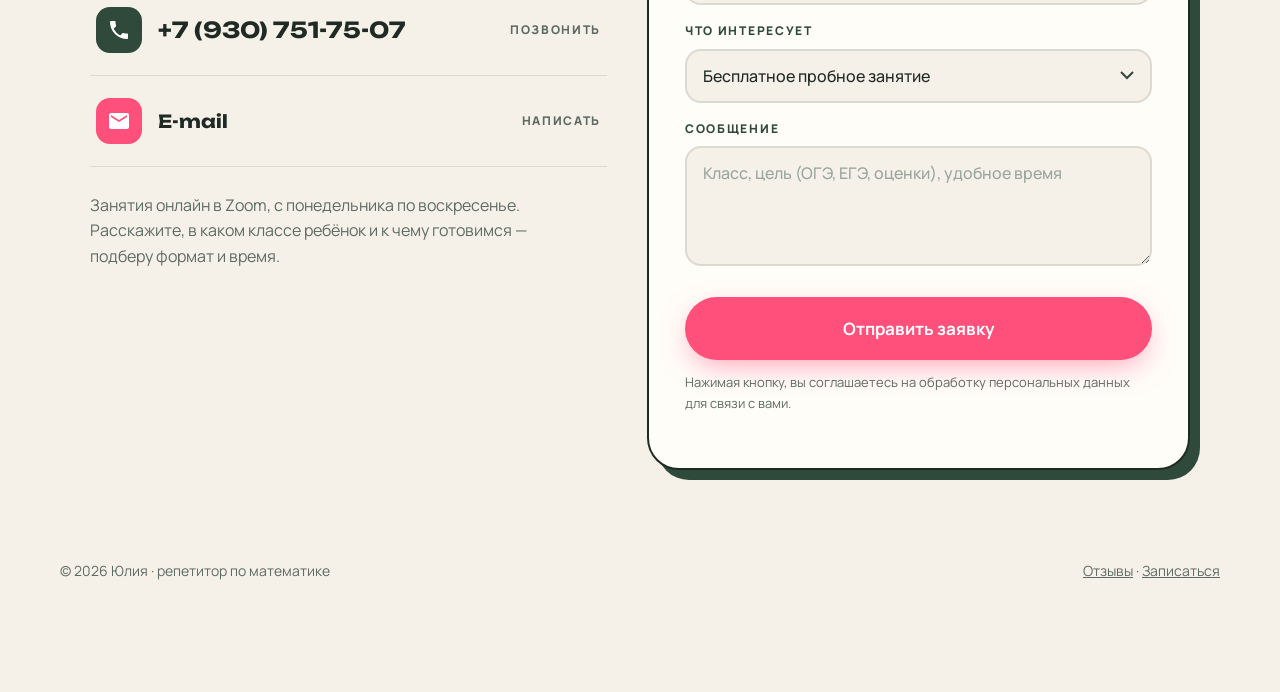
==== commit 86c37ef1: "Запасные кнопки при сбое формы, отзыв в FAQ, ?v=9 Co-authored-by: Cursor <cursoragent@cursor.com>" ====
--- a/index.html
+++ b/index.html
@@ -28,7 +28,7 @@
   <link rel="preconnect" href="https://fonts.gstatic.com" crossorigin />
   <link href="https://fonts.googleapis.com/css2?family=Unbounded:wght@500;700;900&family=Manrope:wght@400;500;700;800&display=swap" rel="stylesheet" />
   <script>document.documentElement.classList.add("js")</script>
-  <link rel="stylesheet" href="css/style.css?v=20261002-5" />
+  <link rel="stylesheet" href="css/style.css?v=20261002-9" />
 </head>
 <body>
 
@@ -320,6 +320,10 @@
       <details class="reveal"><summary>Можно ли совмещать со школой?</summary><p>Да, занятия проходят с понедельника по воскресенье, есть разное время и формат.</p></details>
       <details class="reveal"><summary>А если пропустим урок?</summary><p>Индивидуальное занятие — договоримся о дне и времени отработки в свободных «окнах» расписания. Пропуск в группе — ученик смотрит урок в записи, выполняет и сдаёт ДЗ, а непонятное разбираем в созвоне на 15–20 минут.</p></details>
       <details class="reveal"><summary>Сколько времени нужно для прогресса?</summary><p>Обычно 2–3 месяца для заметных результатов при регулярных занятиях и выполнении всех домашних заданий. У каждого свой темп, и важно не сдаваться в переломный момент. Все, кто действительно работает и выполняет рекомендации, получают желаемый результат!</p></details>
+      <figure class="tg faq-tg reveal">
+        <figcaption>Переслано от: vlerx</figcaption>
+        <p>В некоторых темах, таких как логарифмы, вообще не понимала… Я сдала на пятёрку! Спасибо тебе огромное 🙏</p>
+      </figure>
     </div>
   </section>
 
@@ -341,10 +345,6 @@
           <li data-contact="email"><a href="#" class="c-ml"><span class="c-icon"><svg viewBox="0 0 24 24" aria-hidden="true"><path fill="currentColor" d="M20 4H4a2 2 0 0 0-2 2v12c0 1.1.9 2 2 2h16a2 2 0 0 0 2-2V6a2 2 0 0 0-2-2Zm0 4-8 5-8-5V6l8 5 8-5v2Z"/></svg></span><span class="c-value">—</span><span class="c-label">Написать</span></a></li>
         </ul>
         <p class="contacts-note">Занятия онлайн в Zoom, с понедельника по воскресенье. Расскажите, в каком классе ребёнок и к чему готовимся — подберу формат и время.</p>
-        <figure class="tg final-tg">
-          <figcaption>Переслано от: vlerx</figcaption>
-          <p>В некоторых темах, таких как логарифмы, вообще не понимала… Я сдала на пятёрку! Спасибо тебе огромное 🙏</p>
-        </figure>
       </div>
 
       <div class="lead-card reveal">
@@ -374,6 +374,12 @@
 
           <button type="submit" class="btn btn-primary btn-lg w-full" id="leadSubmit">Отправить заявку</button>
           <p class="form-hint" id="leadError" role="alert" hidden></p>
+          <div class="lead-fallback" id="leadFallback" hidden>
+            <a class="btn fb-btn fb-tg" id="fbTelegram" target="_blank" rel="noopener">Telegram</a>
+            <a class="btn fb-btn fb-wa" id="fbWhatsapp" target="_blank" rel="noopener">WhatsApp</a>
+            <a class="btn fb-btn fb-max" id="fbMax" target="_blank" rel="noopener">Max</a>
+            <a class="btn fb-btn fb-ph" id="fbPhone">Позвонить</a>
+          </div>
           <p class="tiny muted">Нажимая кнопку, вы соглашаетесь на обработку персональных данных для связи с вами.</p>
         </form>
 
@@ -397,6 +403,6 @@
   <div class="toast" id="toast"></div>
   <canvas id="confetti" aria-hidden="true"></canvas>
 
-  <script src="js/main.js?v=20261002-5"></script>
+  <script src="js/main.js?v=20261002-9"></script>
 </body>
 </html>
--- a/css/style.css
+++ b/css/style.css
@@ -519,3 +519,12 @@
   .c-icon svg { width: 21px; height: 21px; }
   .c-label { font-size: 10px; letter-spacing: .1em; }
 }
+.lead-fallback { display: grid; gap: 10px; margin-top: 14px; }
+.lead-fallback .btn { margin-top: 0; width: 100%; }
+[hidden] { display: none !important; }
+.lead-fallback { grid-template-columns: 1fr 1fr; }
+.fb-btn { color: #fff; border: 0; font-size: 15px; padding: 13px 16px; }
+.fb-tg { background: #2aabee; } .fb-wa { background: #25d366; }
+.fb-max { background: linear-gradient(135deg, #4f8cff, #8a4dff); } .fb-ph { background: var(--forest); }
+.faq-tg { justify-self: end; max-width: 420px; margin-top: 22px; rotate: 2deg; }
+@media (max-width: 640px) { .faq-tg { justify-self: center; rotate: 1deg; } }
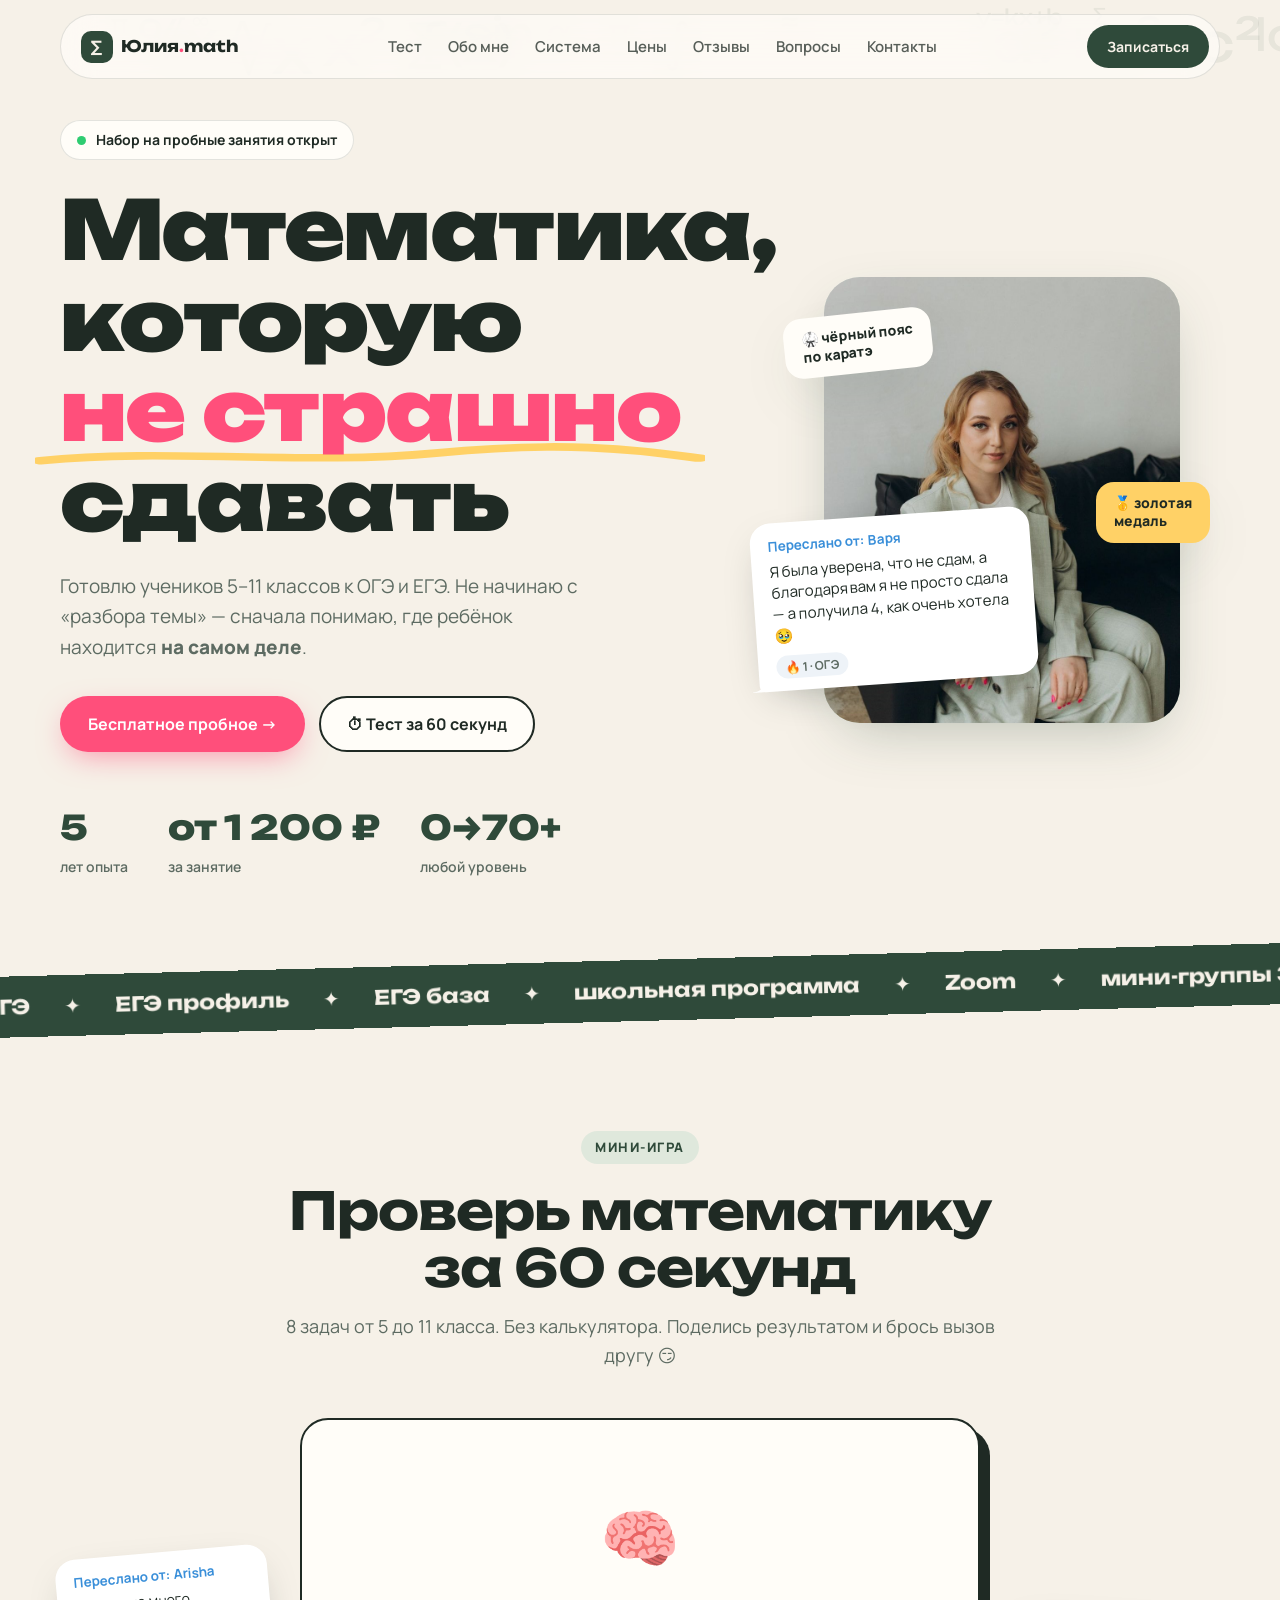
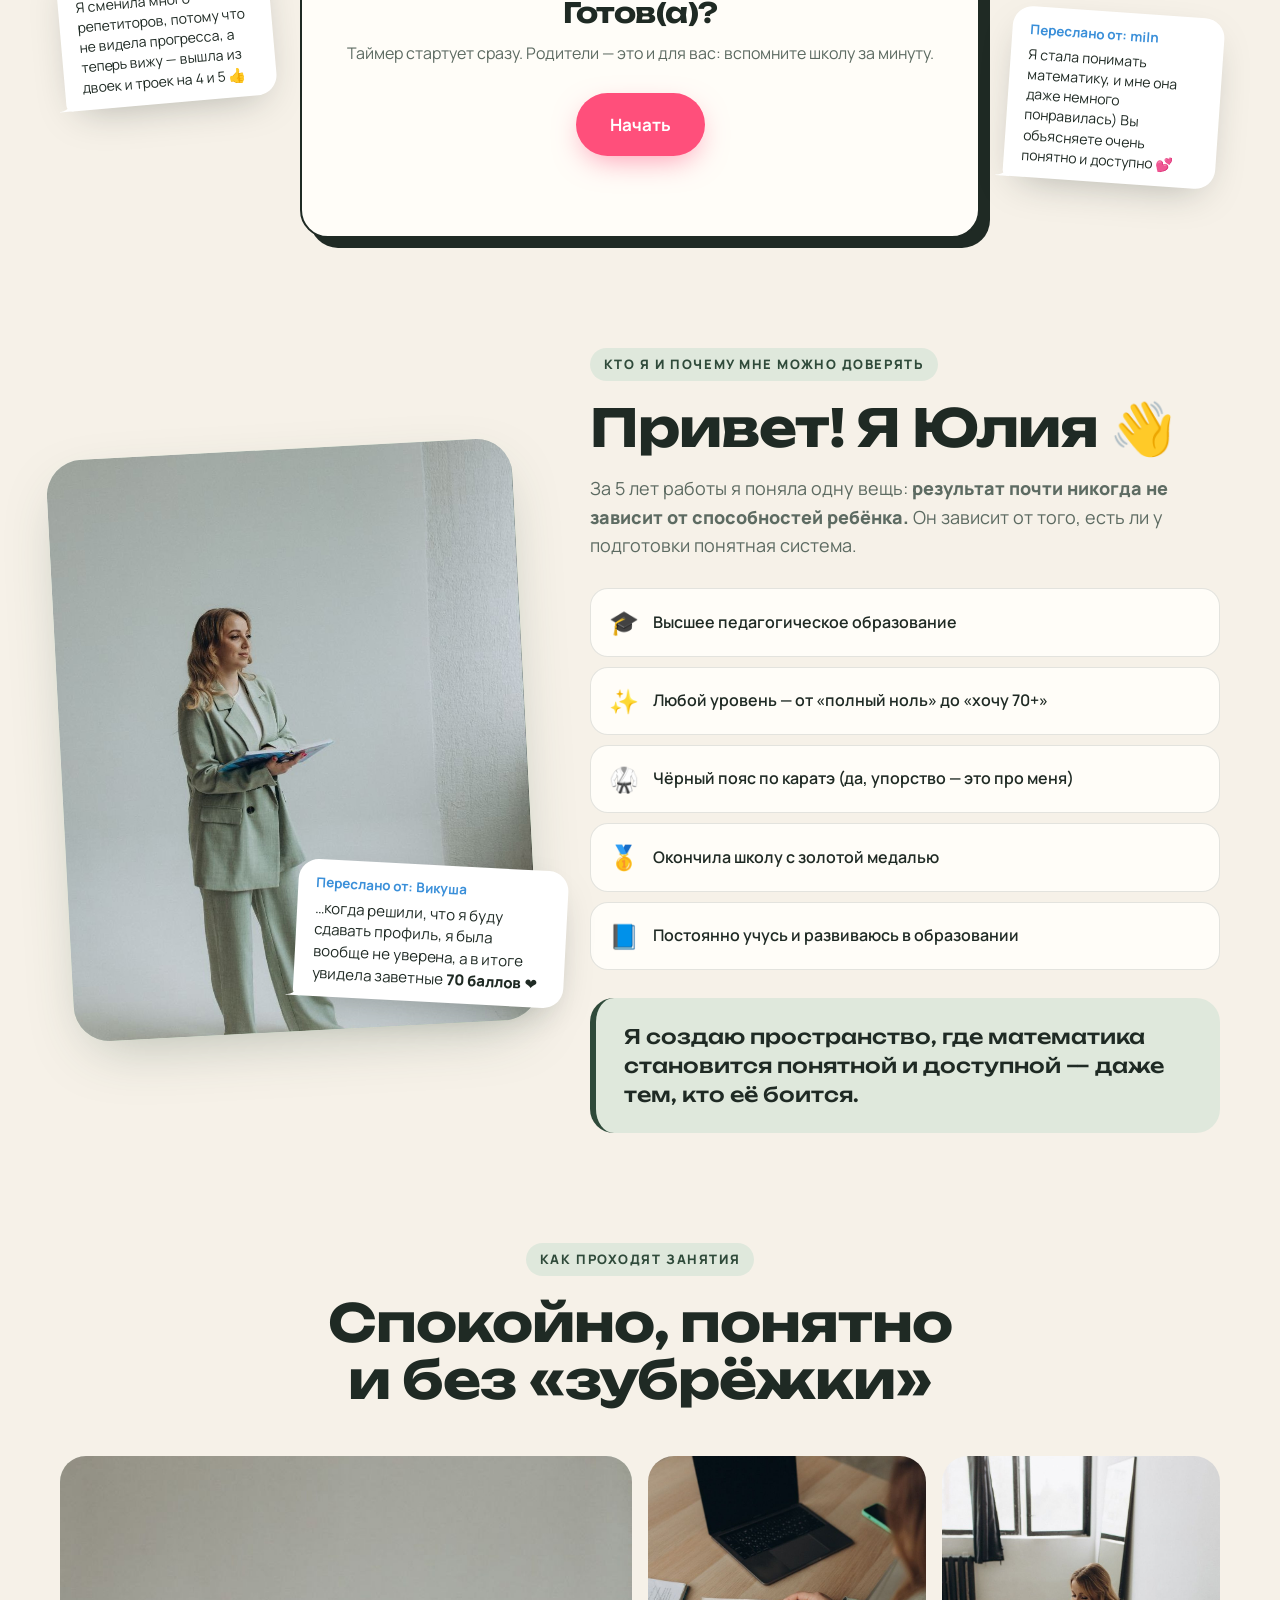
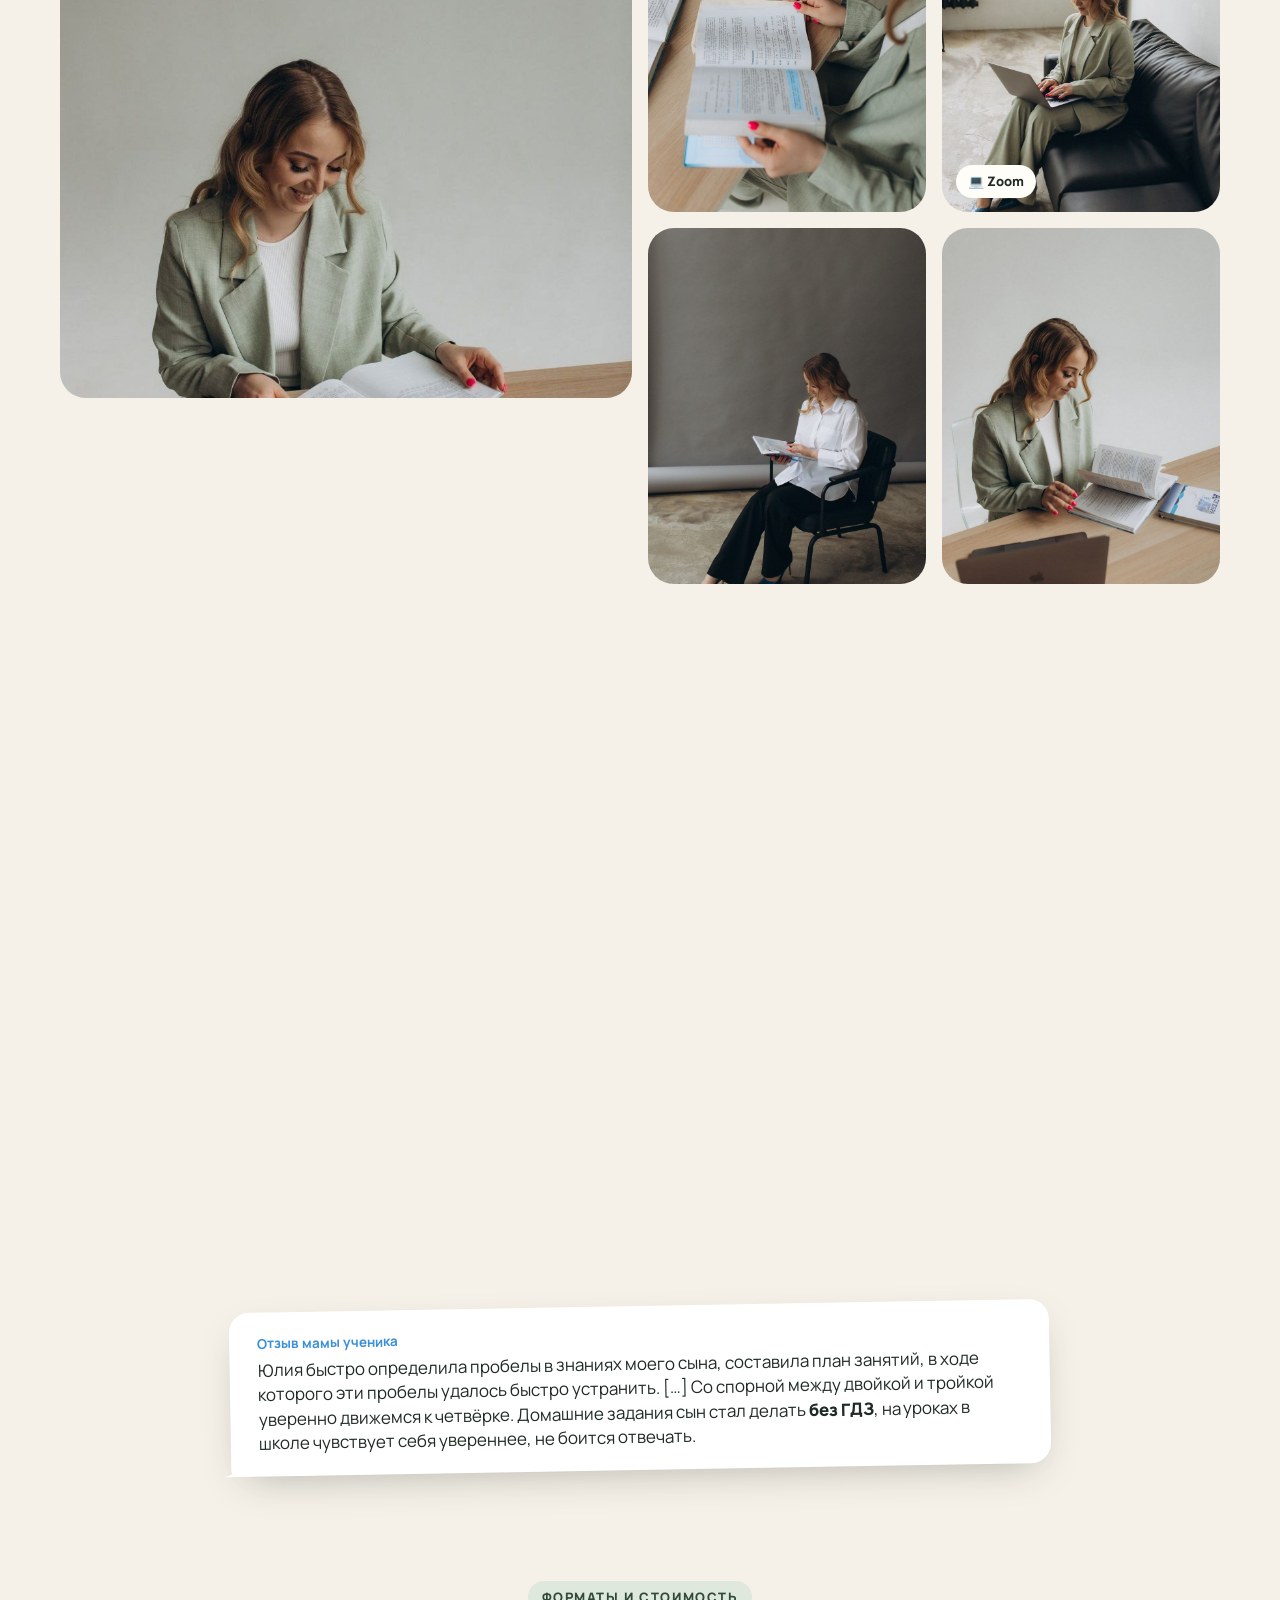
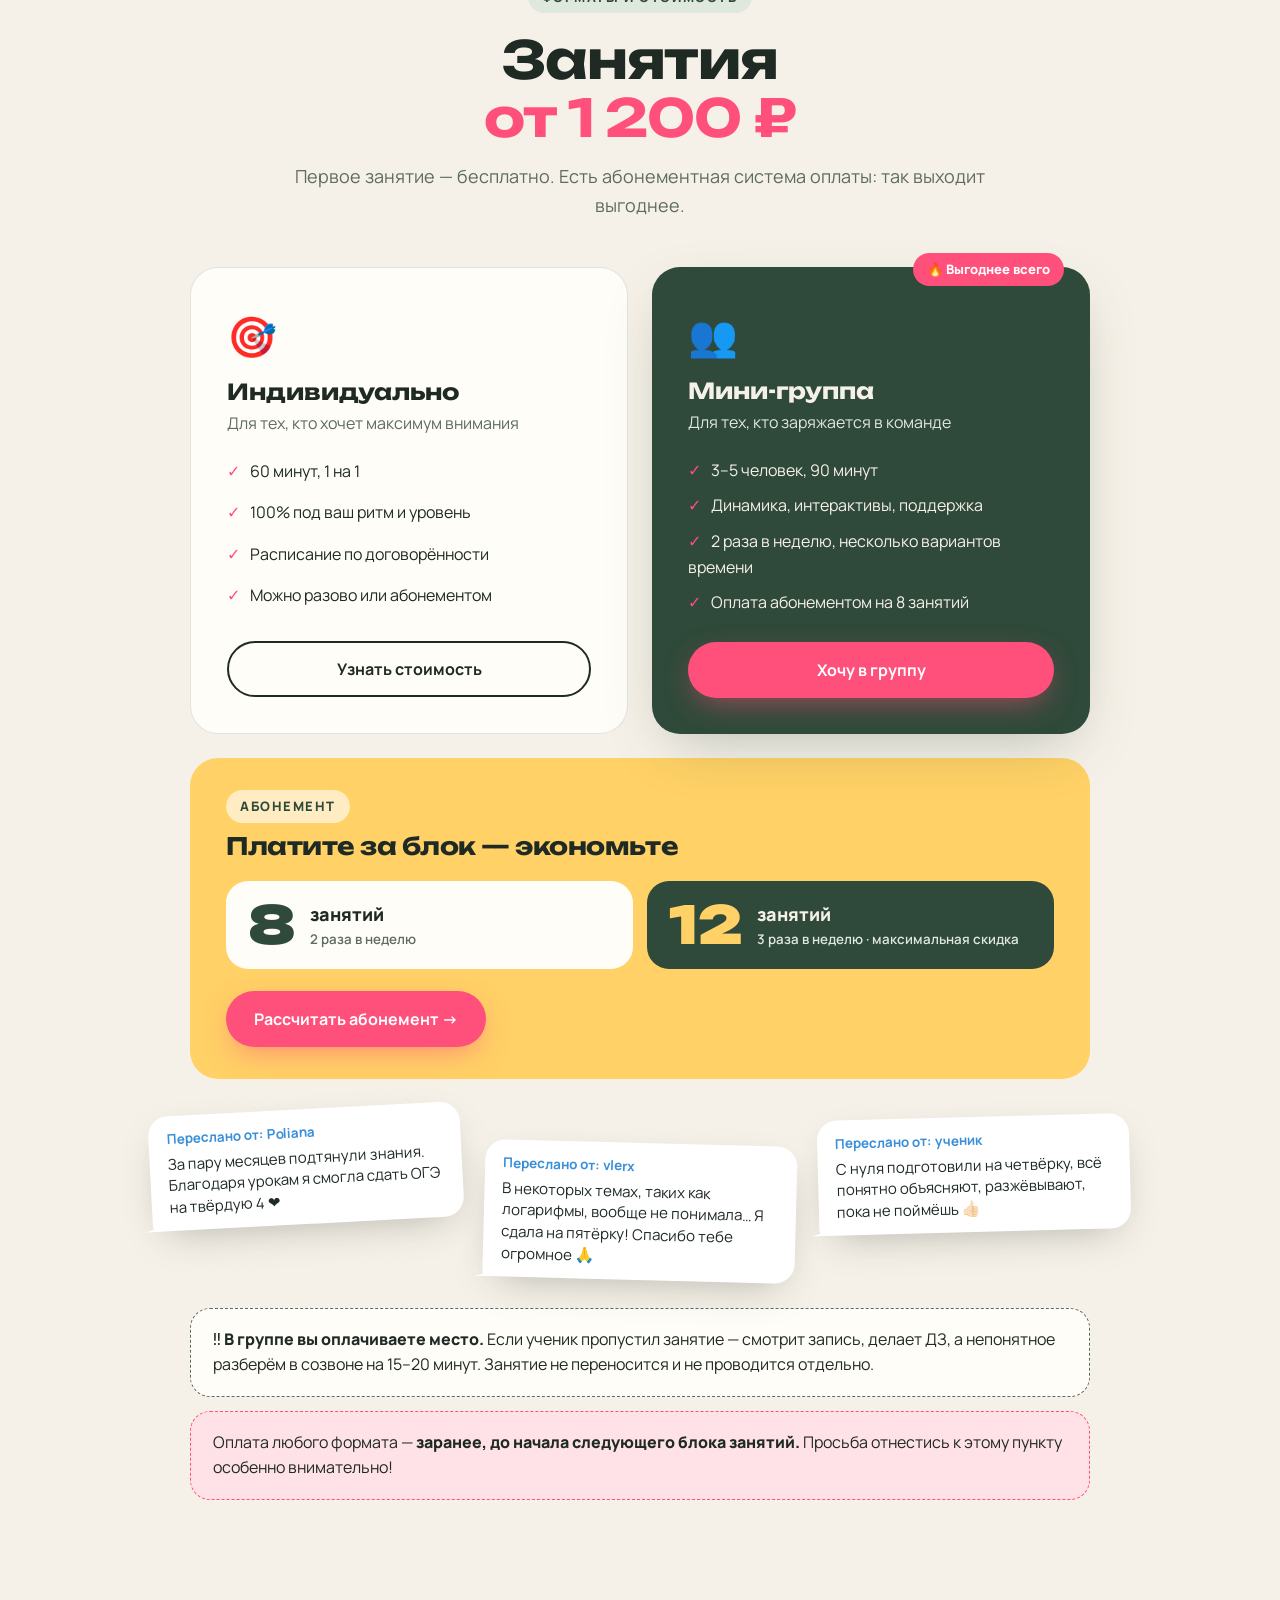
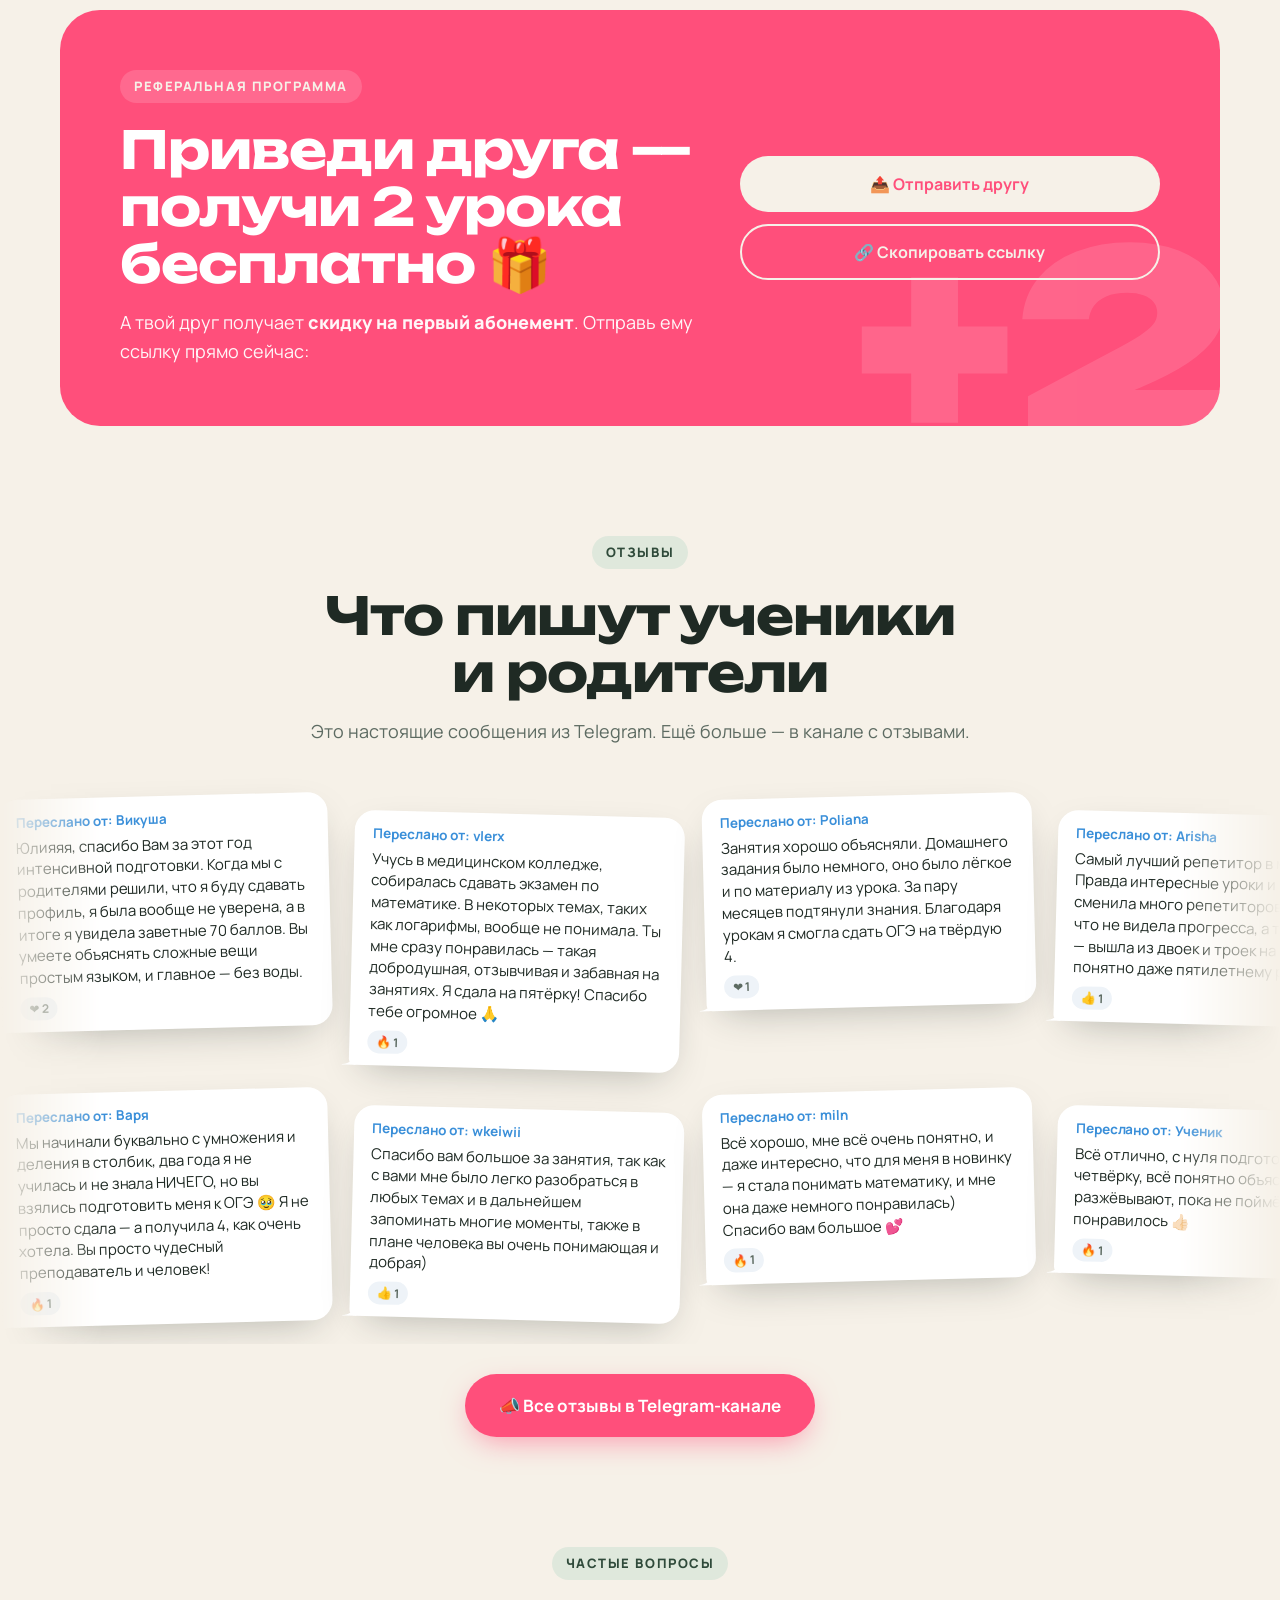
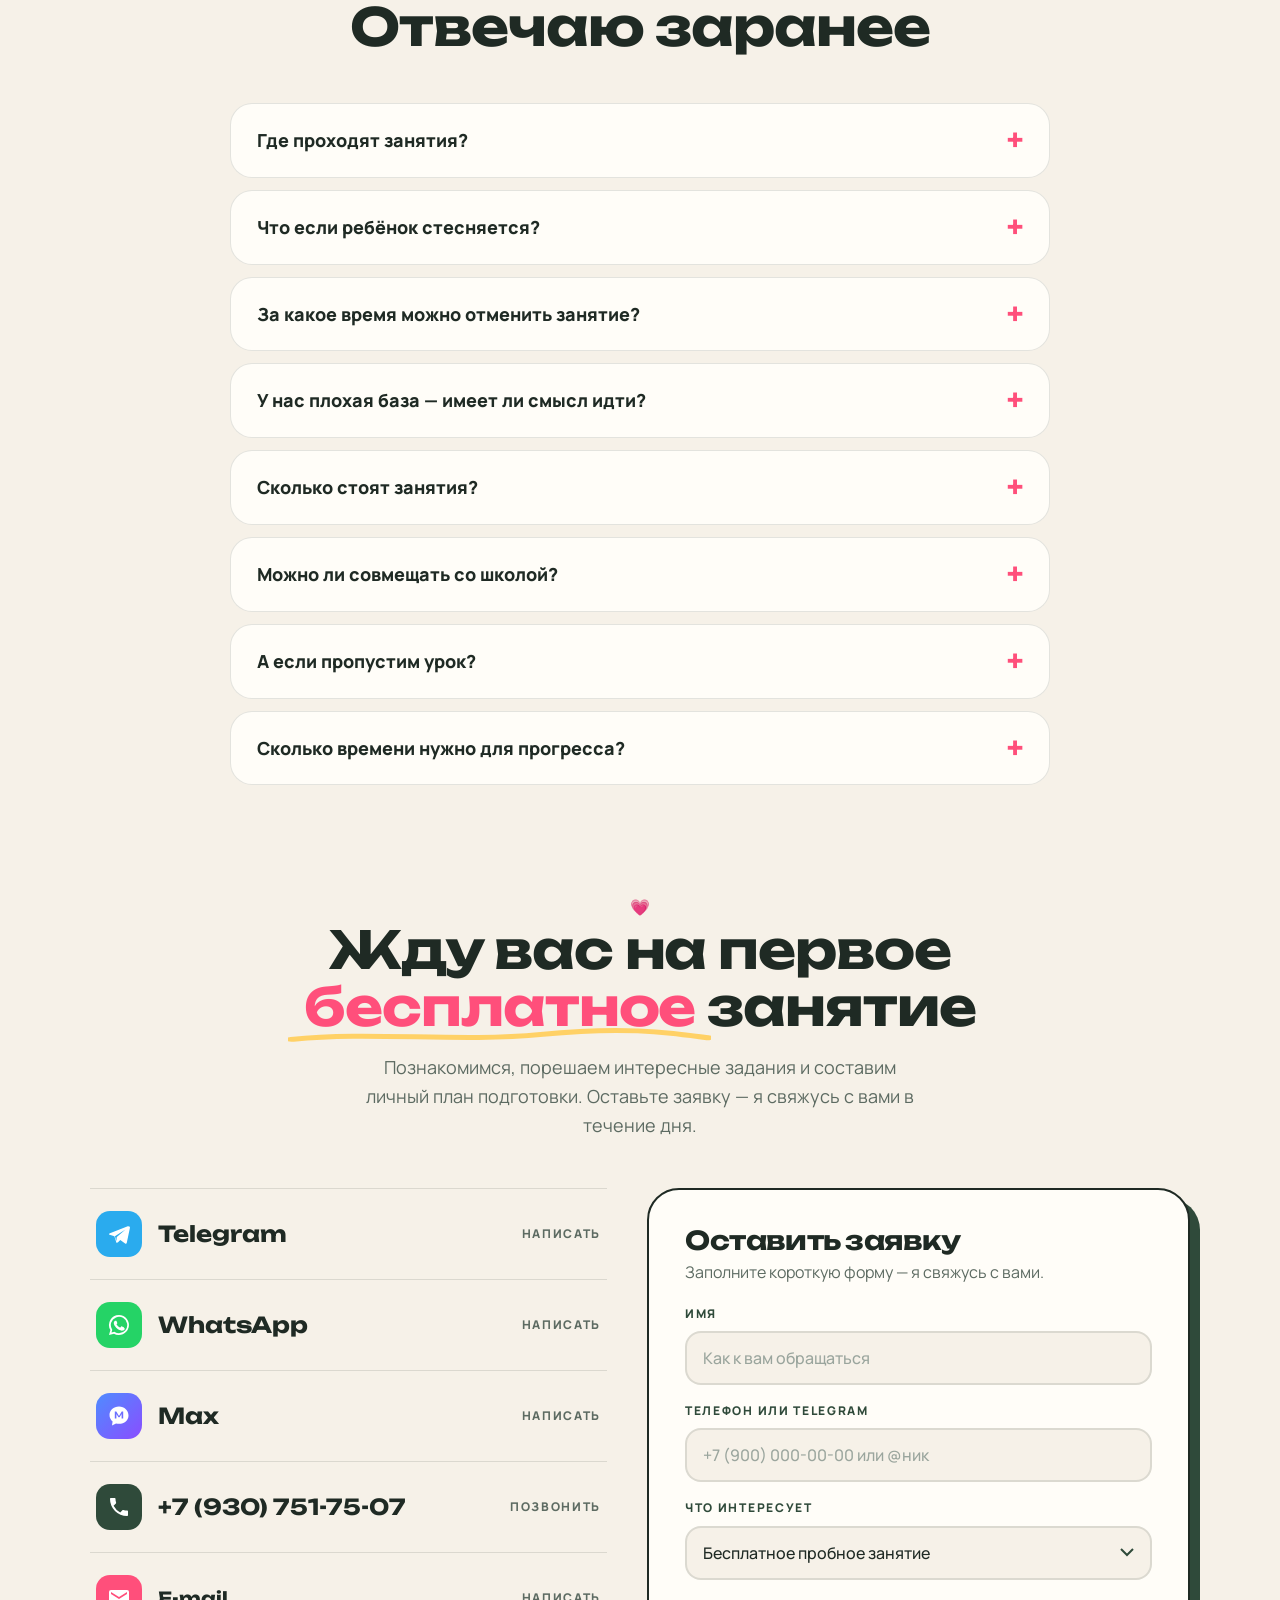
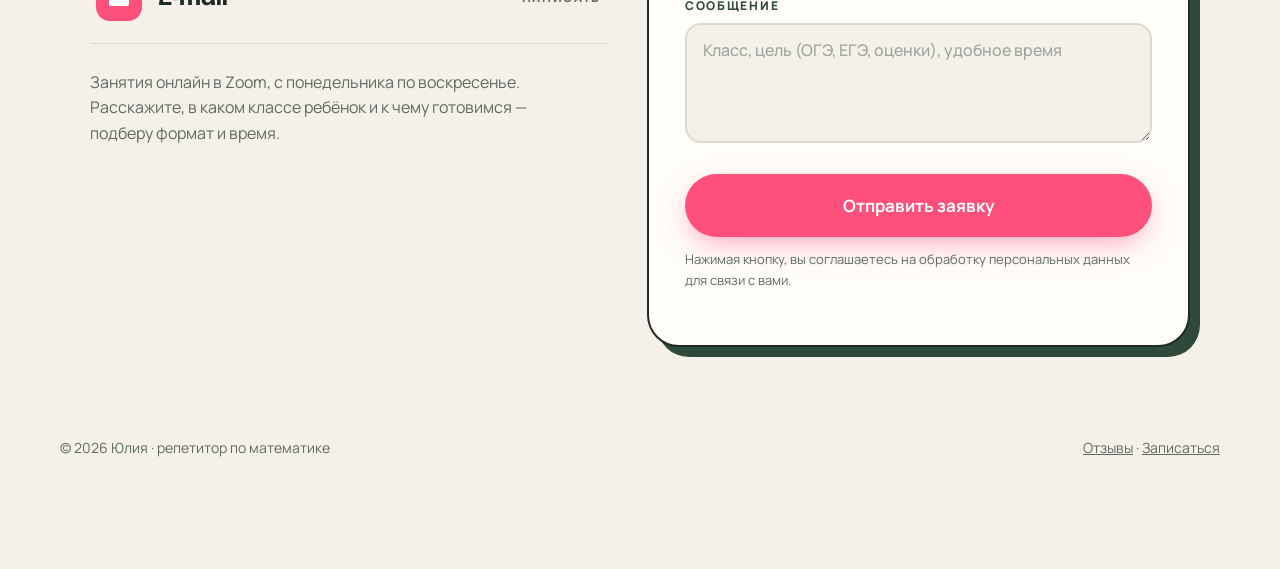
==== commit e849546b: "Три отзыва в блоке цен вместо FAQ, ?v=10 Co-authored-by: Cursor <cursoragent@cursor.com>" ====
--- a/index.html
+++ b/index.html
@@ -28,7 +28,7 @@
   <link rel="preconnect" href="https://fonts.gstatic.com" crossorigin />
   <link href="https://fonts.googleapis.com/css2?family=Unbounded:wght@500;700;900&family=Manrope:wght@400;500;700;800&display=swap" rel="stylesheet" />
   <script>document.documentElement.classList.add("js")</script>
-  <link rel="stylesheet" href="css/style.css?v=20261002-9" />
+  <link rel="stylesheet" href="css/style.css?v=20261002-10" />
 </head>
 <body>
 
@@ -262,6 +262,10 @@
         <p>За пару месяцев подтянули знания. Благодаря урокам я смогла сдать ОГЭ на твёрдую 4 ❤️</p>
       </figure>
       <figure class="tg reveal">
+        <figcaption>Переслано от: vlerx</figcaption>
+        <p>В некоторых темах, таких как логарифмы, вообще не понимала… Я сдала на пятёрку! Спасибо тебе огромное 🙏</p>
+      </figure>
+      <figure class="tg reveal">
         <figcaption>Переслано от: ученик</figcaption>
         <p>С нуля подготовили на четвёрку, всё понятно объясняют, разжёвывают, пока не поймёшь 👍🏻</p>
       </figure>
@@ -320,10 +324,6 @@
       <details class="reveal"><summary>Можно ли совмещать со школой?</summary><p>Да, занятия проходят с понедельника по воскресенье, есть разное время и формат.</p></details>
       <details class="reveal"><summary>А если пропустим урок?</summary><p>Индивидуальное занятие — договоримся о дне и времени отработки в свободных «окнах» расписания. Пропуск в группе — ученик смотрит урок в записи, выполняет и сдаёт ДЗ, а непонятное разбираем в созвоне на 15–20 минут.</p></details>
       <details class="reveal"><summary>Сколько времени нужно для прогресса?</summary><p>Обычно 2–3 месяца для заметных результатов при регулярных занятиях и выполнении всех домашних заданий. У каждого свой темп, и важно не сдаваться в переломный момент. Все, кто действительно работает и выполняет рекомендации, получают желаемый результат!</p></details>
-      <figure class="tg faq-tg reveal">
-        <figcaption>Переслано от: vlerx</figcaption>
-        <p>В некоторых темах, таких как логарифмы, вообще не понимала… Я сдала на пятёрку! Спасибо тебе огромное 🙏</p>
-      </figure>
     </div>
   </section>
 
@@ -403,6 +403,6 @@
   <div class="toast" id="toast"></div>
   <canvas id="confetti" aria-hidden="true"></canvas>
 
-  <script src="js/main.js?v=20261002-9"></script>
+  <script src="js/main.js?v=20261002-10"></script>
 </body>
 </html>
--- a/css/style.css
+++ b/css/style.css
@@ -528,3 +528,15 @@
 .fb-max { background: linear-gradient(135deg, #4f8cff, #8a4dff); } .fb-ph { background: var(--forest); }
 .faq-tg { justify-self: end; max-width: 420px; margin-top: 22px; rotate: 2deg; }
 @media (max-width: 640px) { .faq-tg { justify-self: center; rotate: 1deg; } }
+/* три отзыва в блоке цен */
+.price-tgs { max-width: 1100px; display: grid; grid-template-columns: repeat(3, minmax(0, 1fr)); gap: 22px; align-items: start; }
+.price-tgs .tg { max-width: none; margin-top: 0; }
+.price-tgs .tg:nth-child(1) { rotate: -3deg; }
+.price-tgs .tg:nth-child(2) { rotate: 1.5deg; margin-top: 34px; }
+.price-tgs .tg:nth-child(3) { rotate: -1.5deg; margin-top: 8px; }
+@media (max-width: 900px) {
+  .price-tgs { grid-template-columns: 1fr; max-width: 460px; }
+  .price-tgs .tg:nth-child(n) { margin-top: 0; }
+}
+.price-tgs { max-width: 980px; }
+@media (max-width: 900px) { .price-tgs { gap: 28px; } }
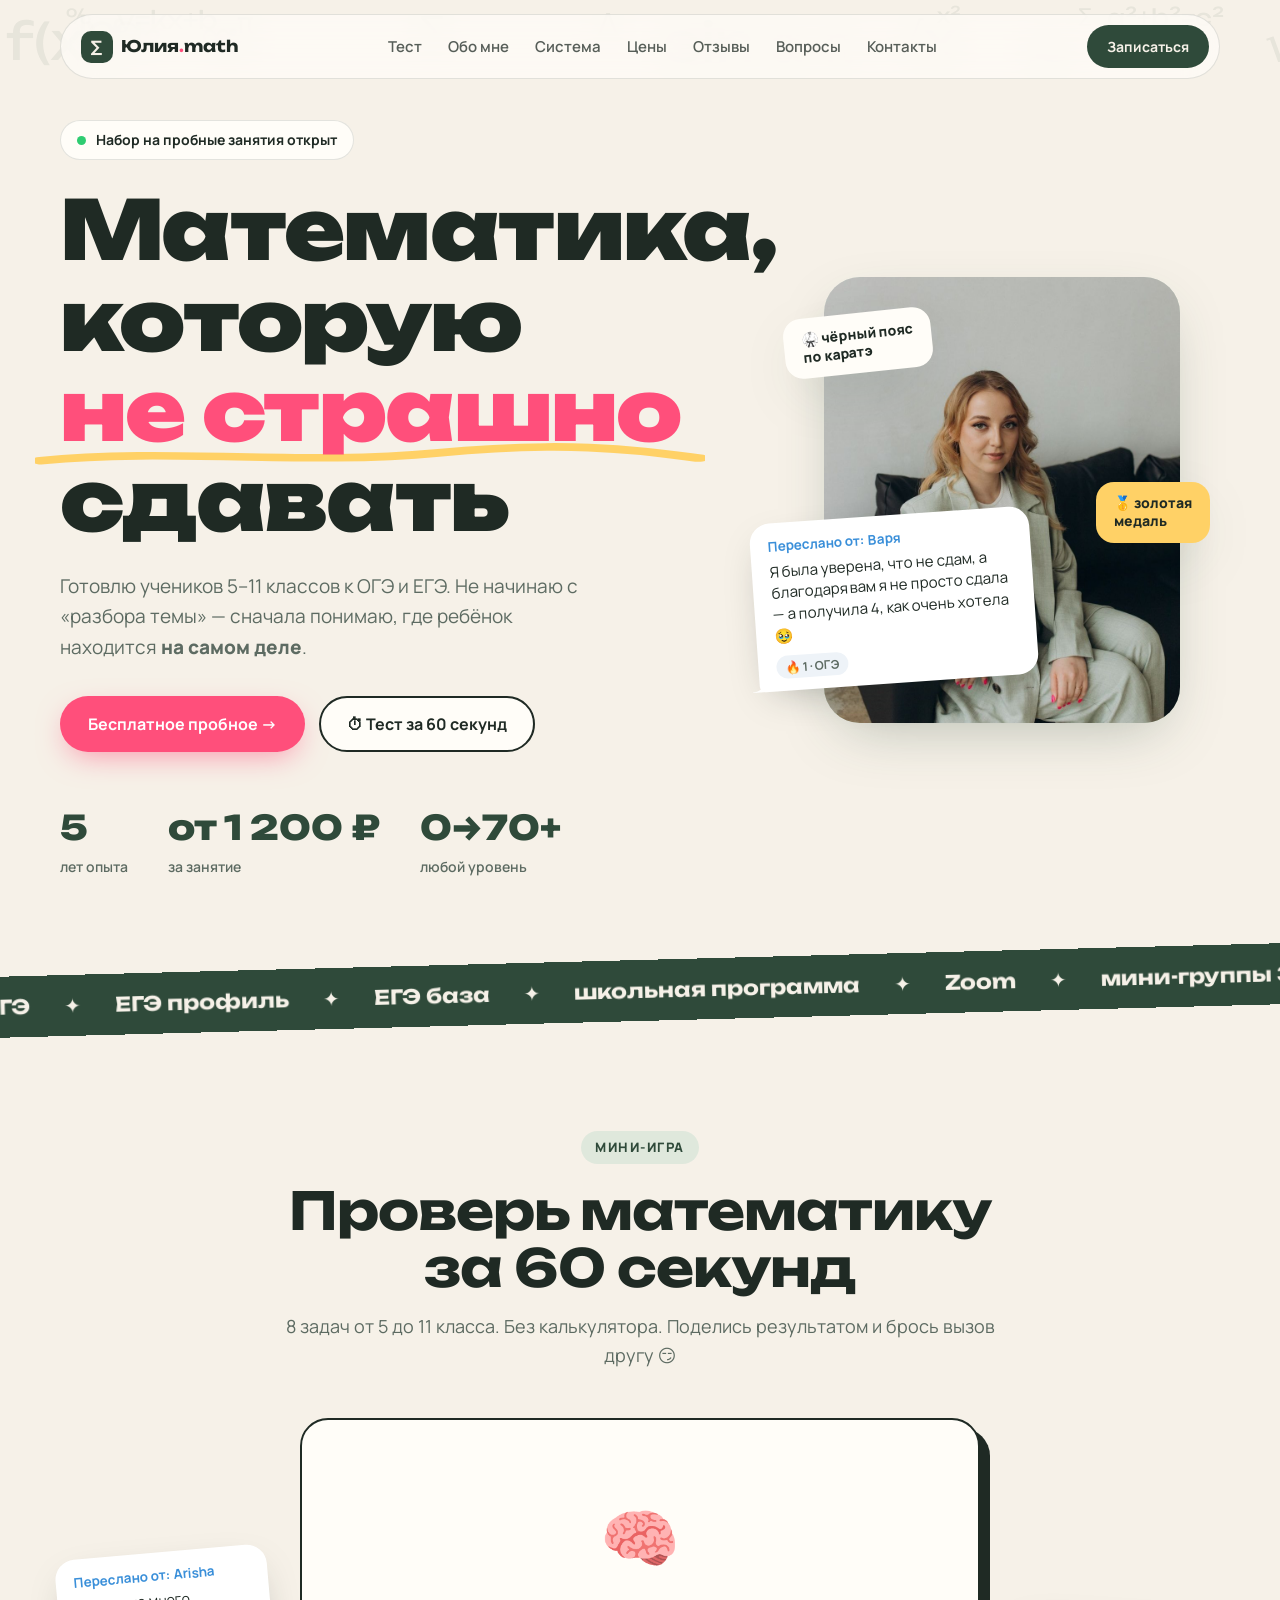
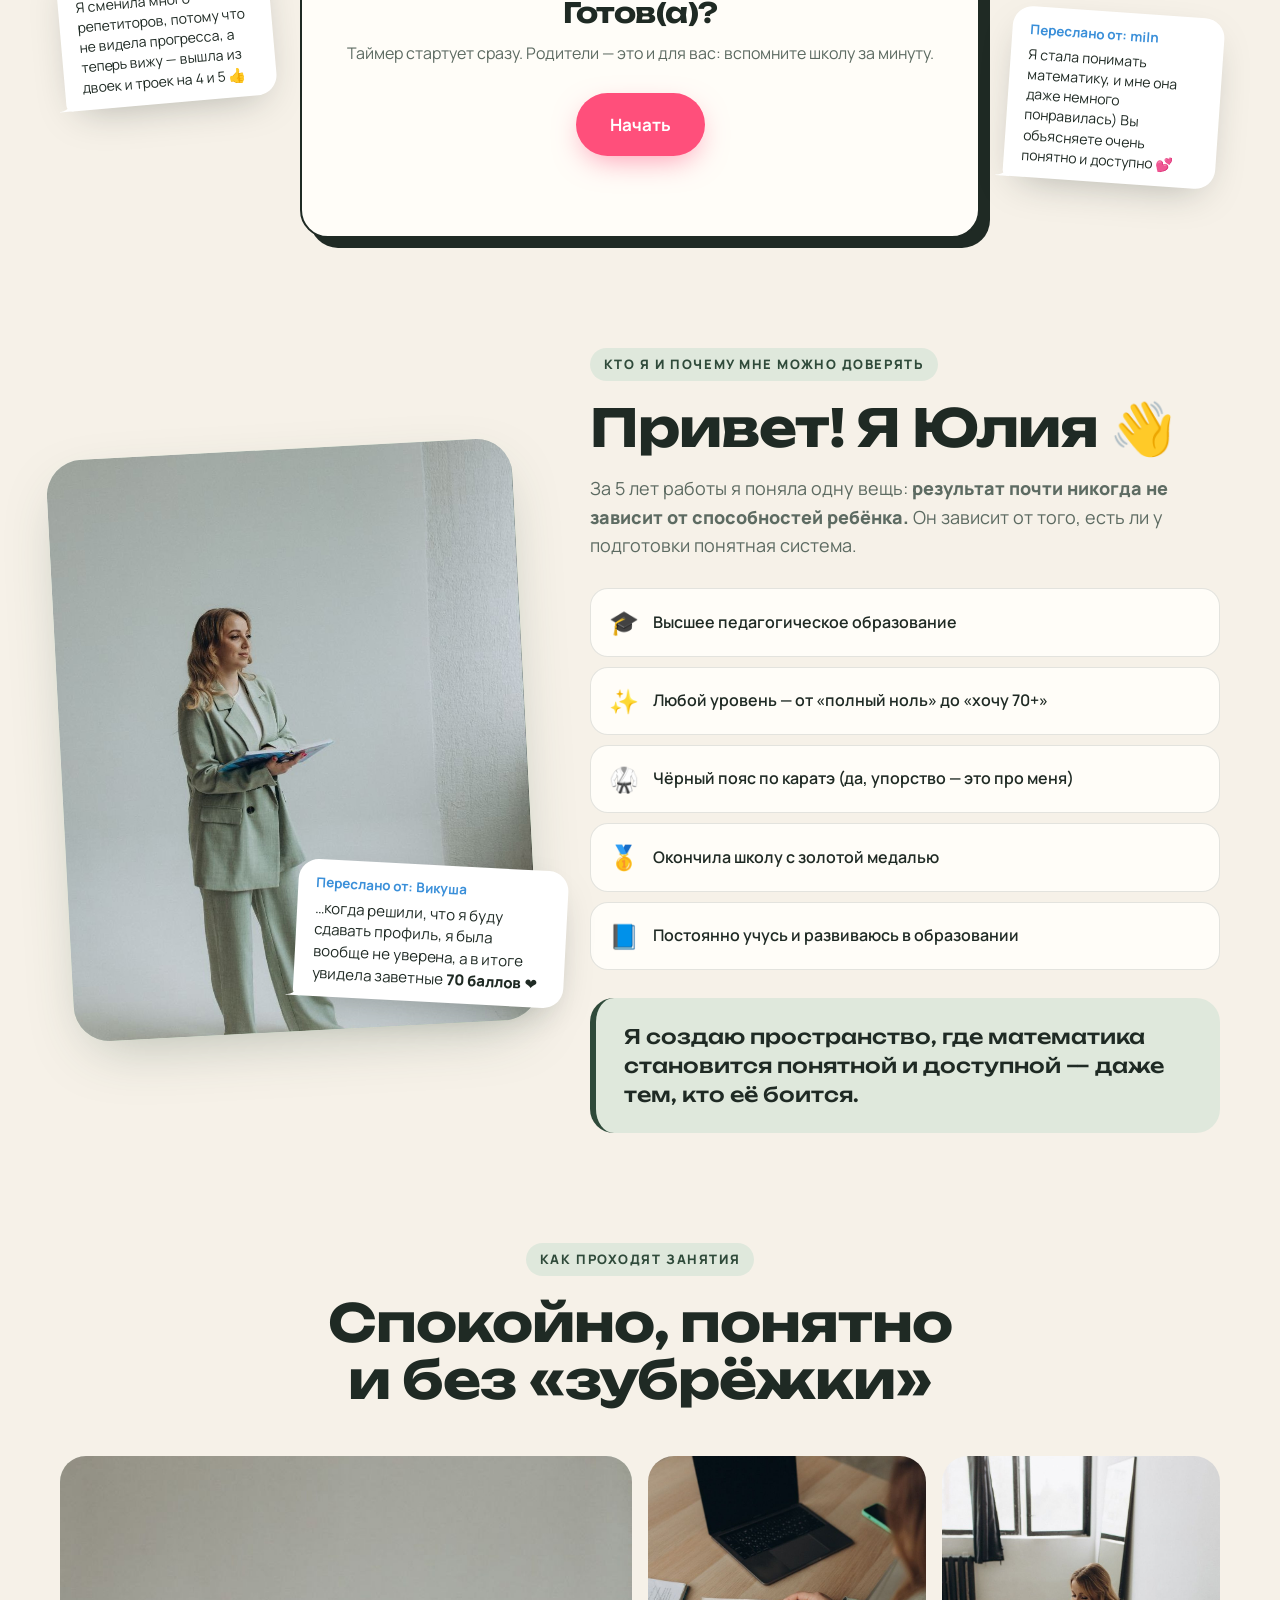
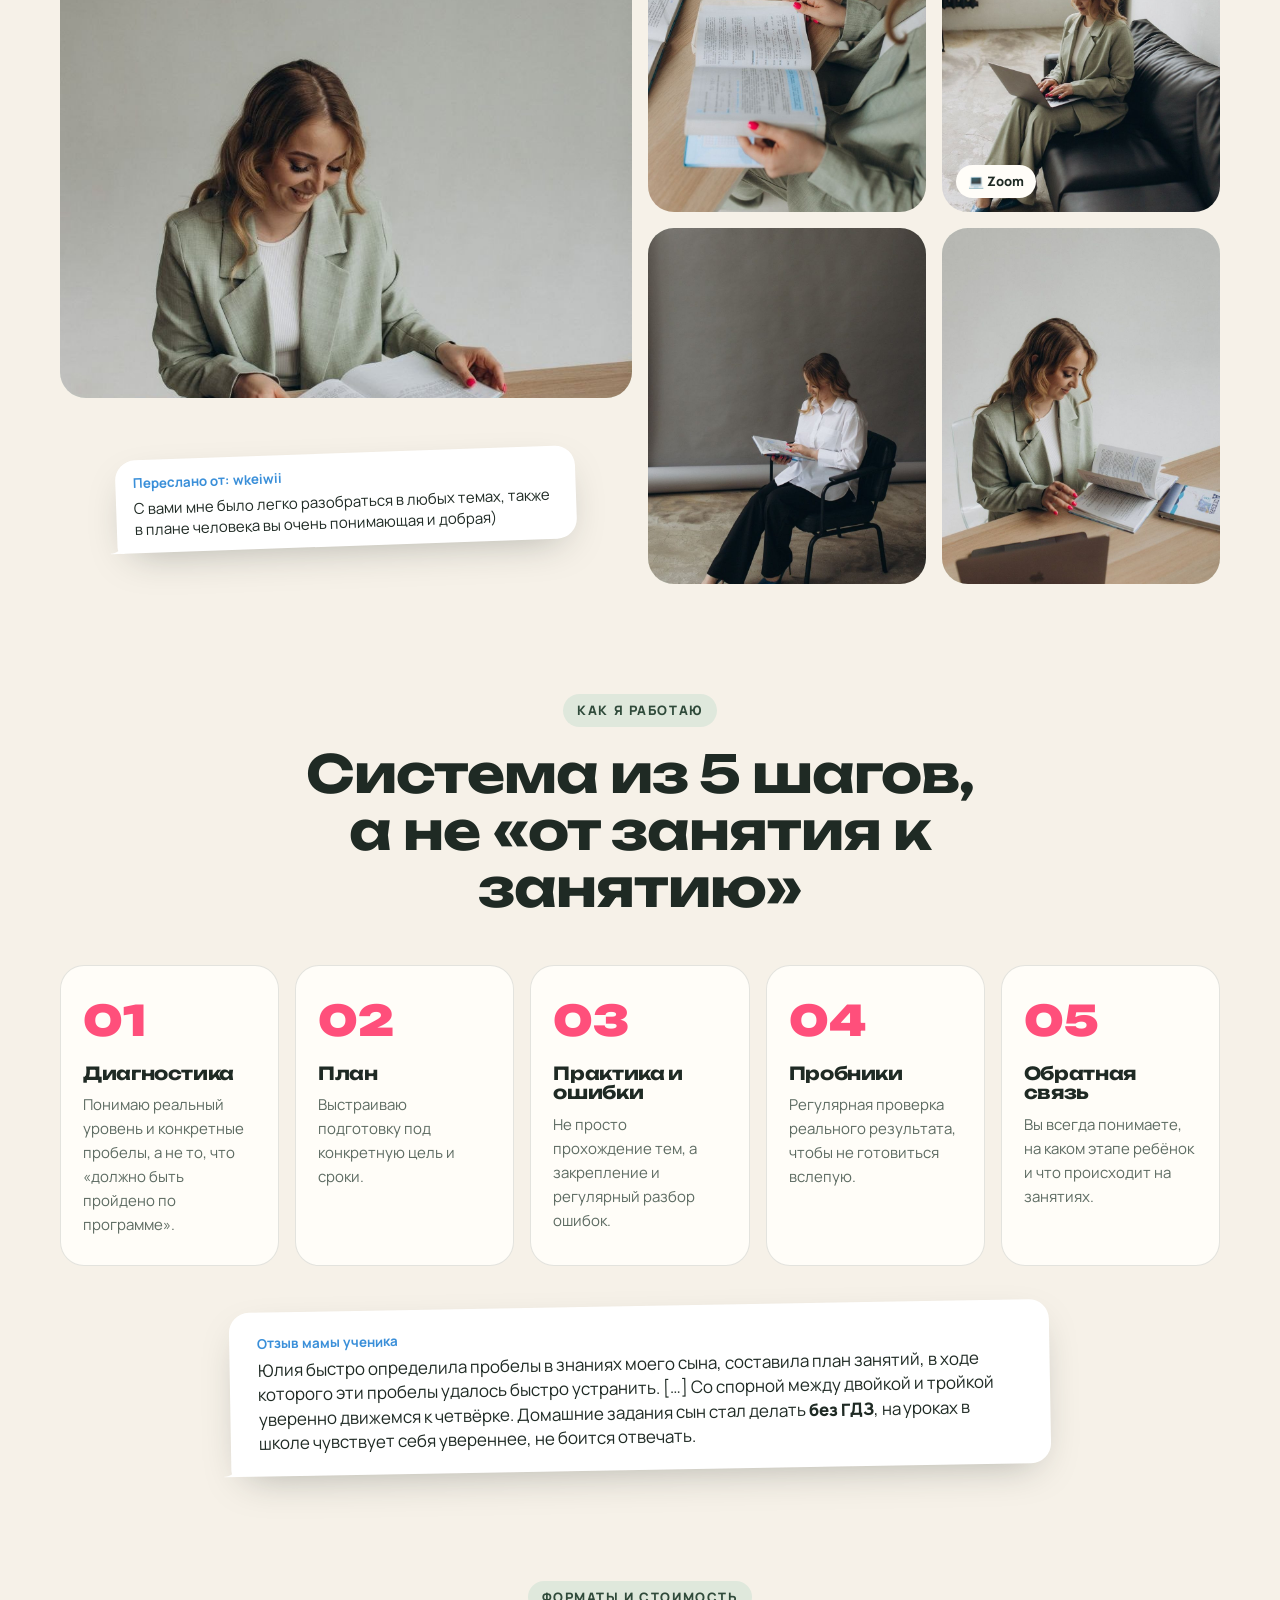
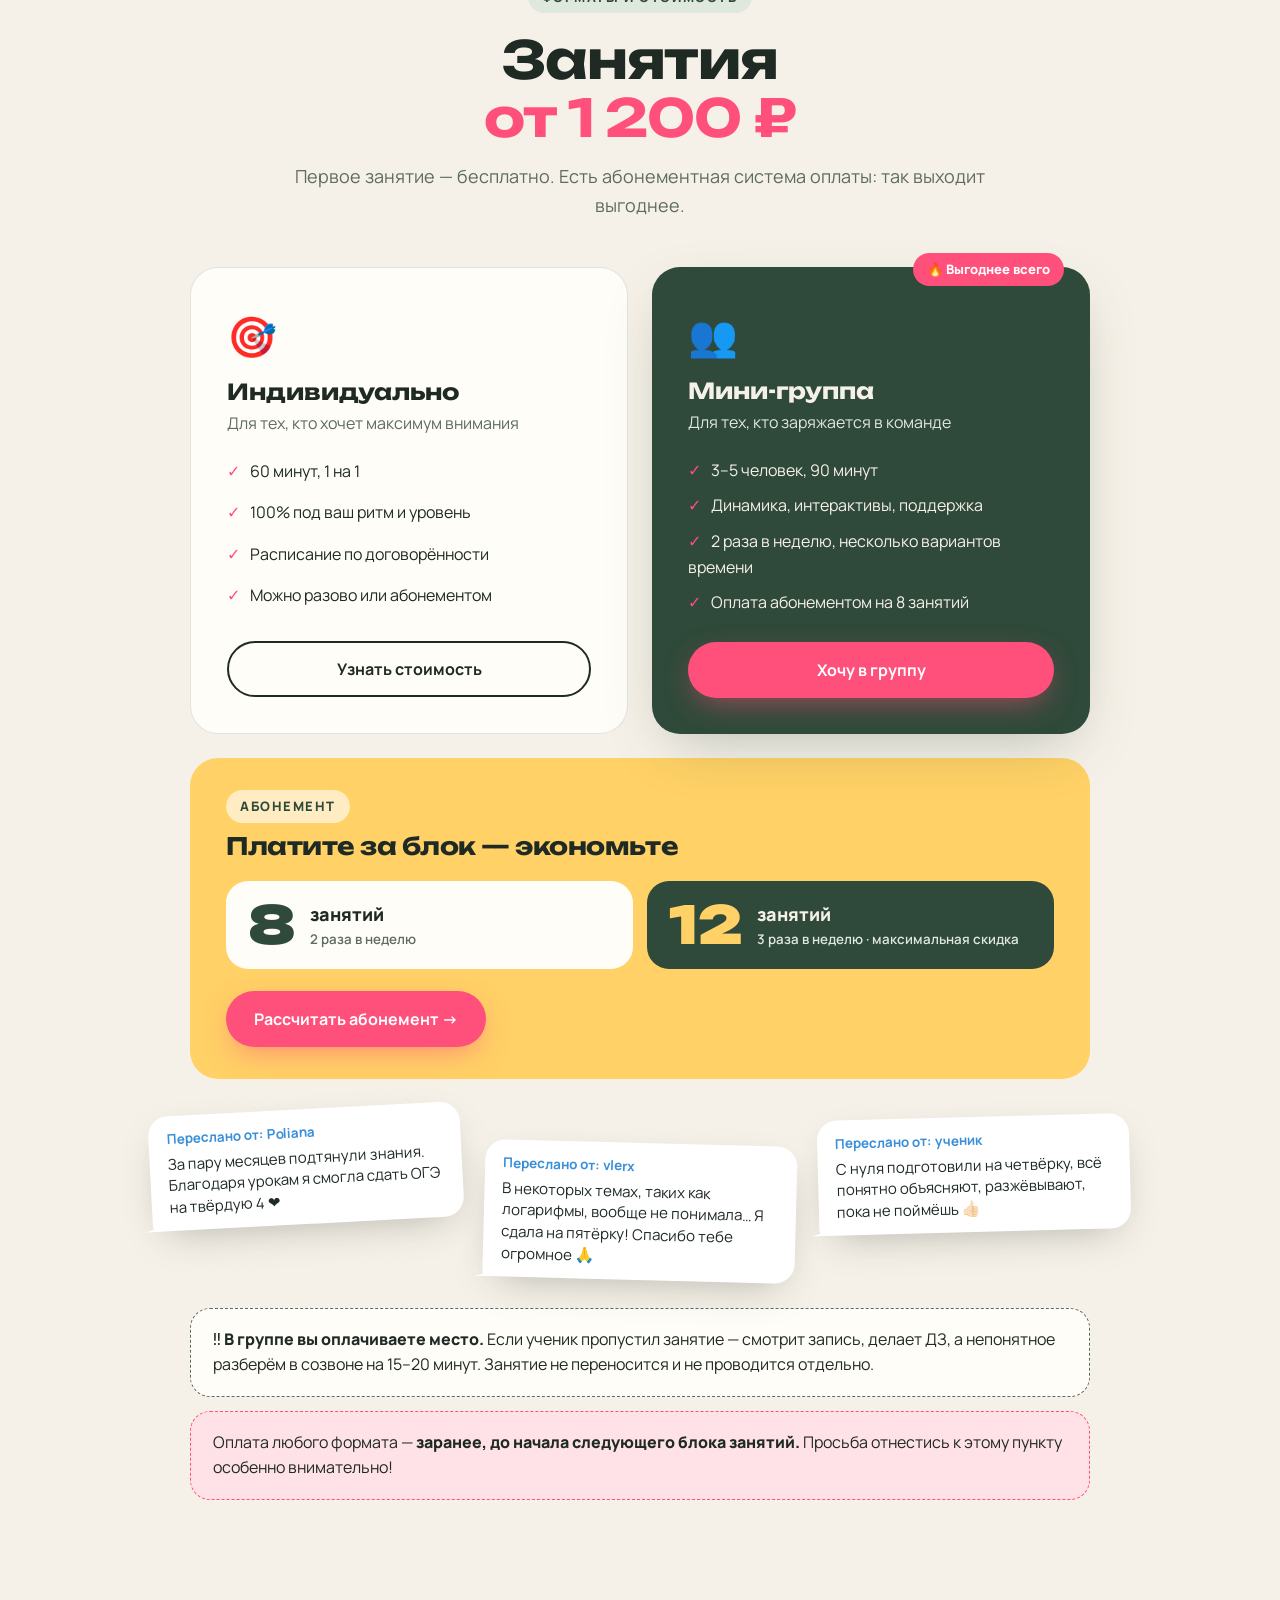
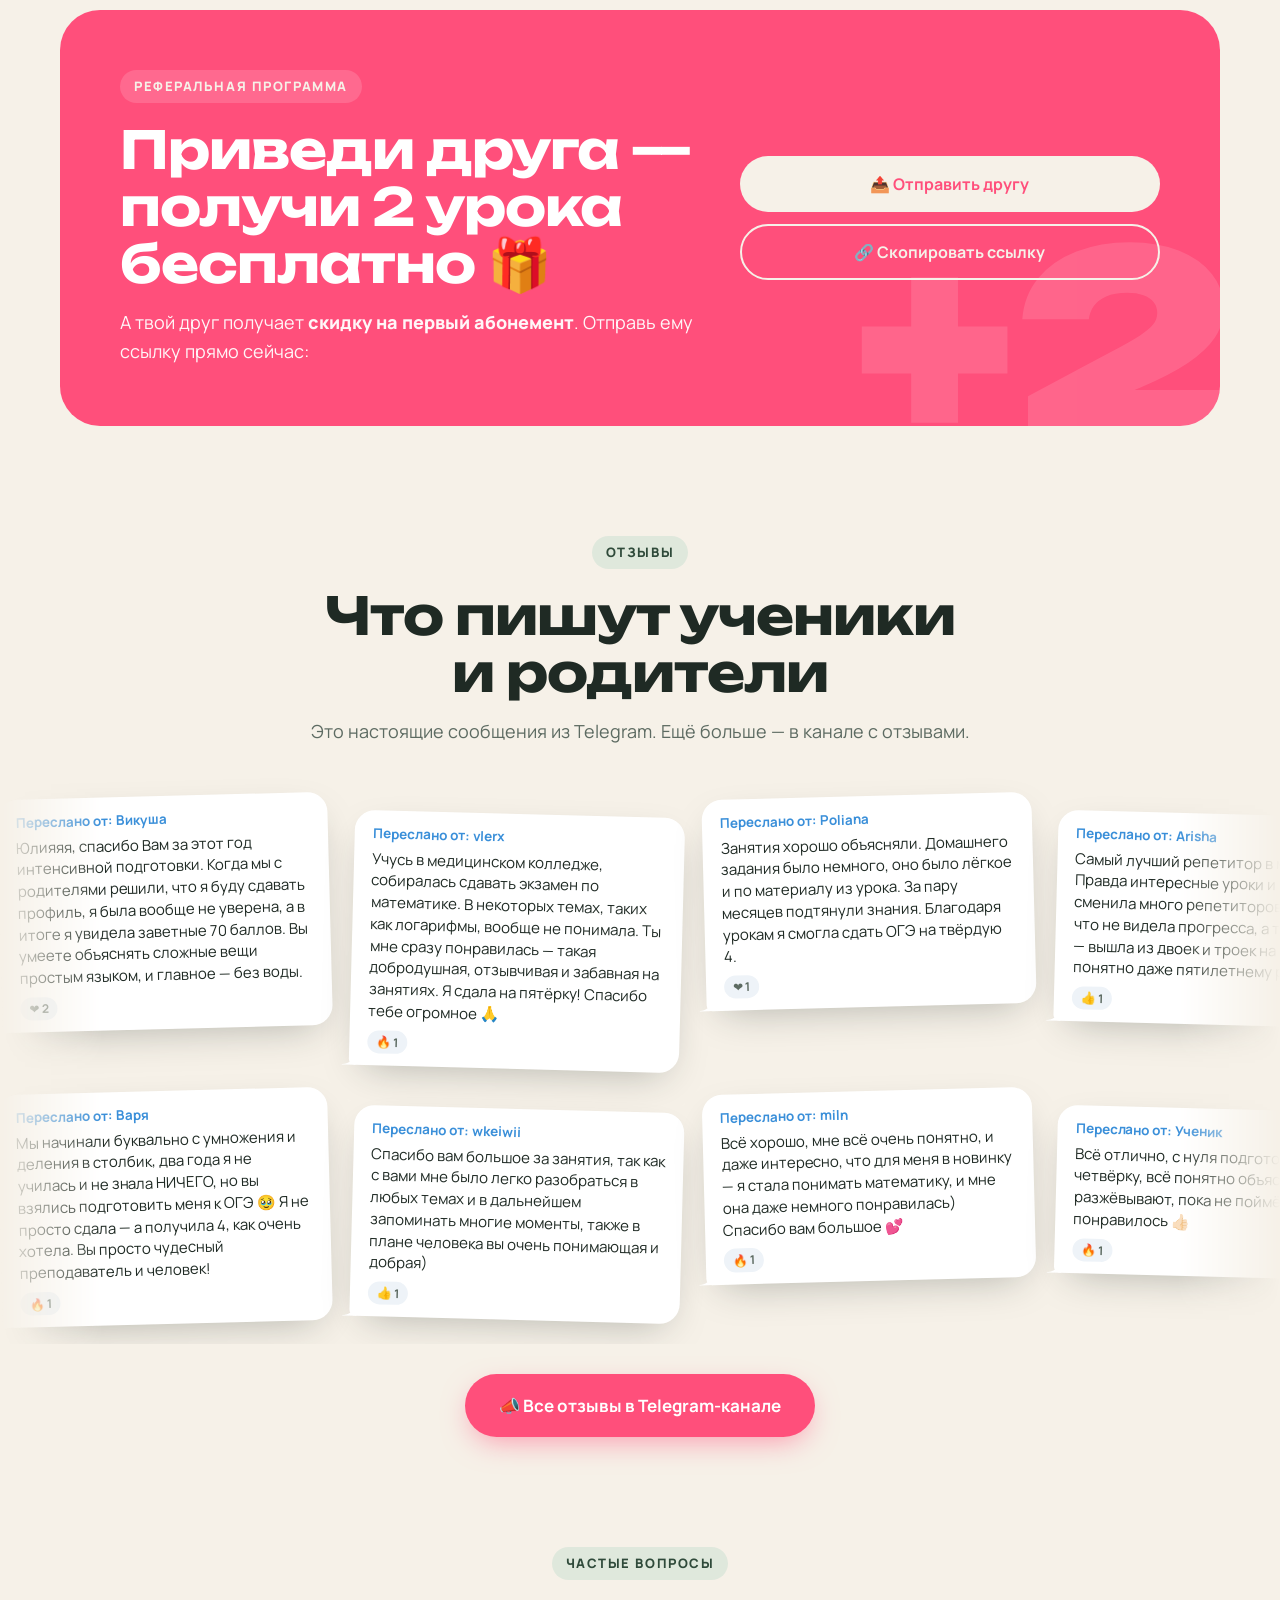
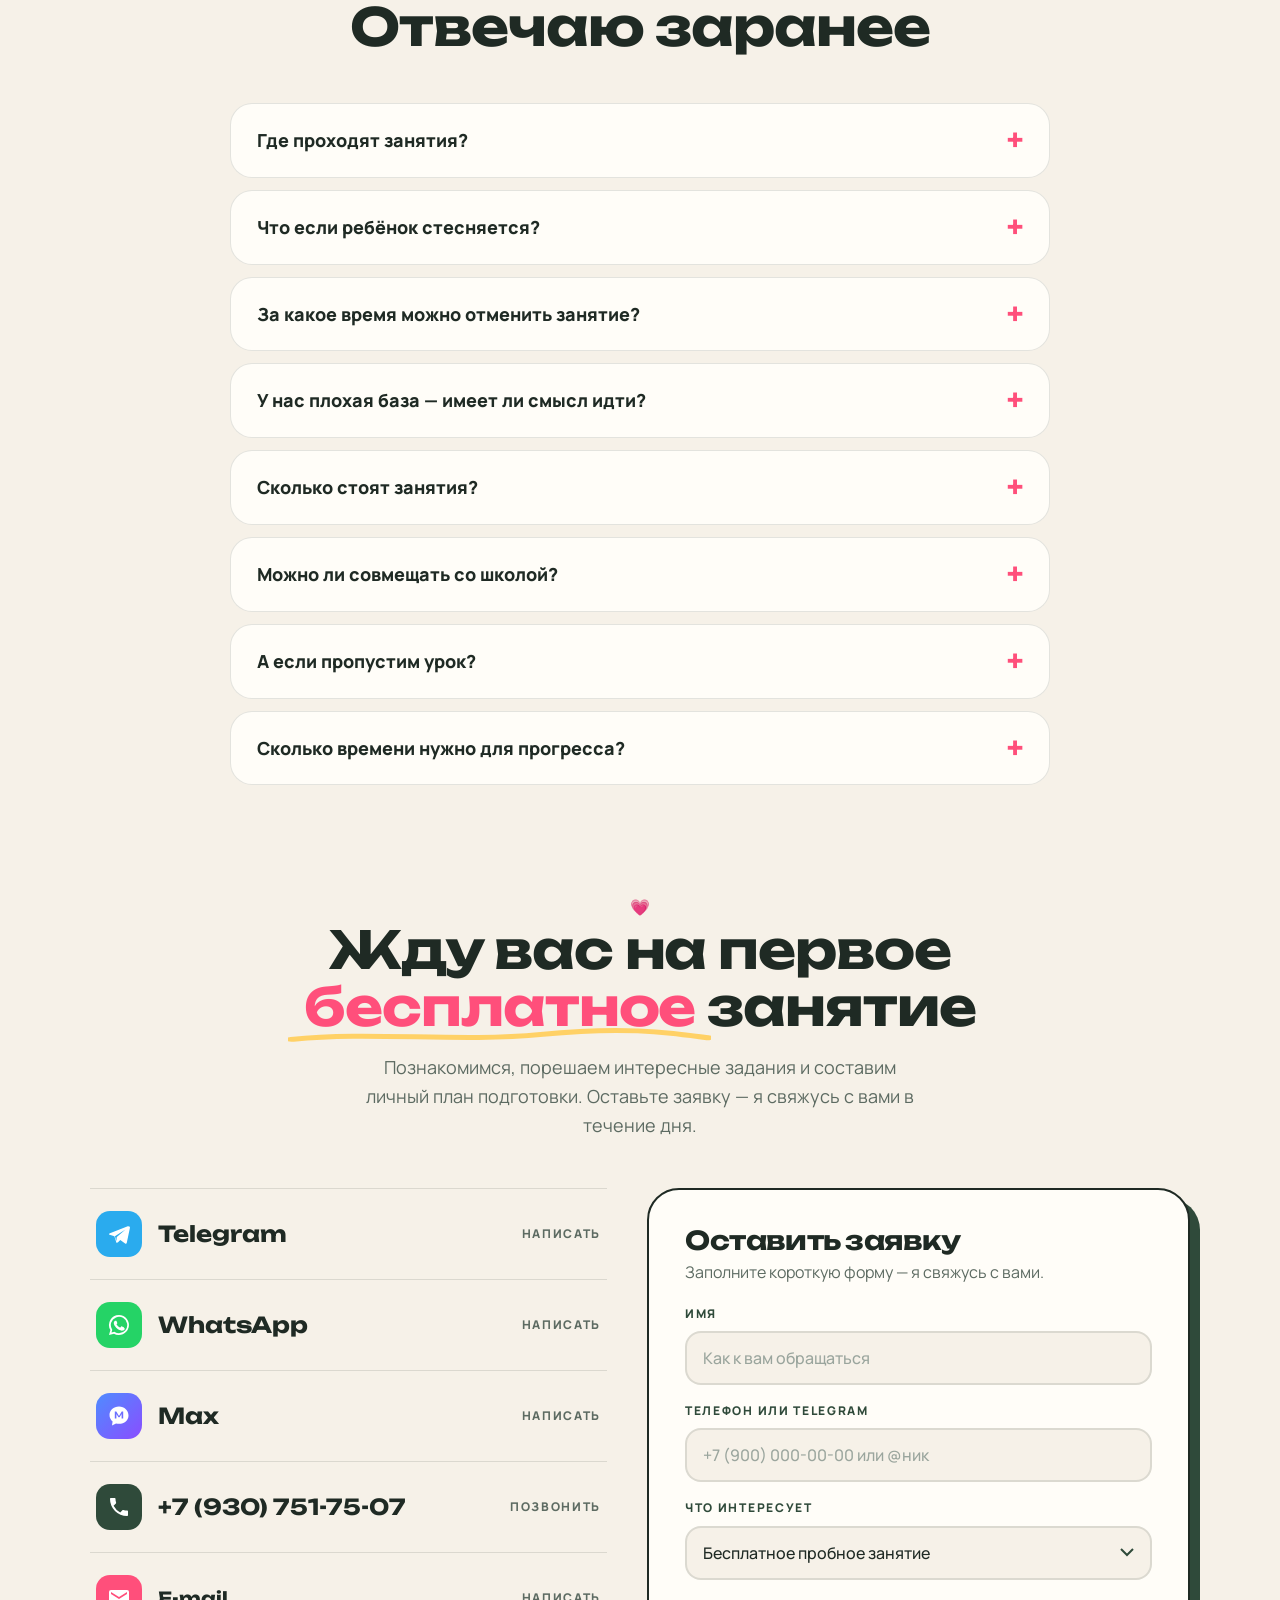
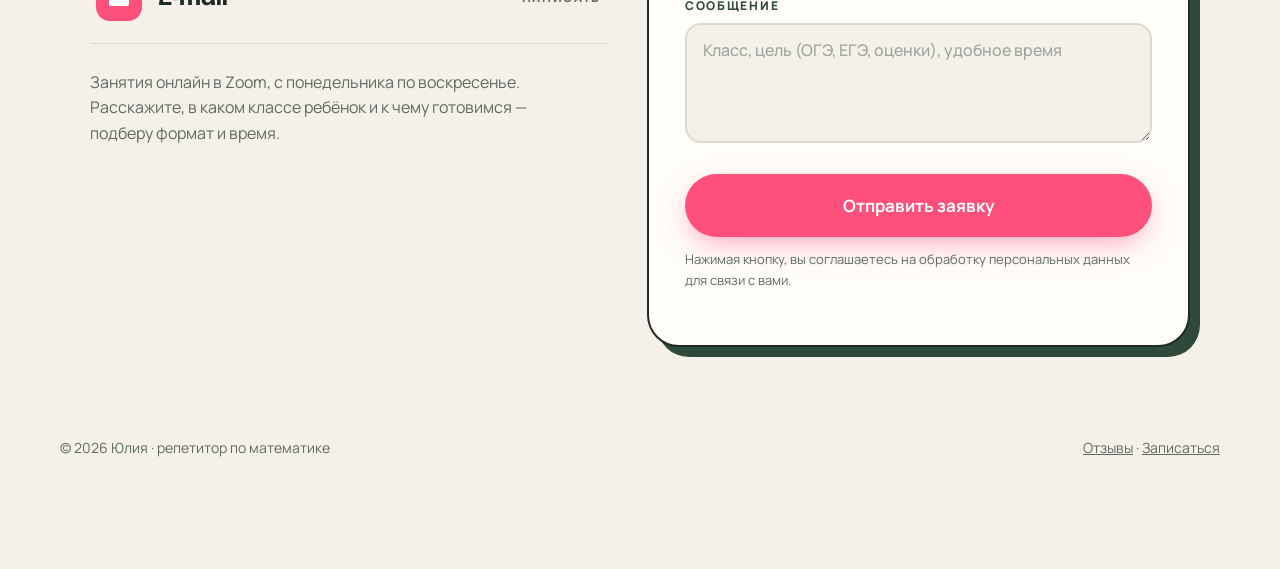
==== commit 1c680540: "Исправлен таймер теста и добавлены проверки повторного запуска" ====
--- a/index.html
+++ b/index.html
@@ -403,6 +403,6 @@
   <div class="toast" id="toast"></div>
   <canvas id="confetti" aria-hidden="true"></canvas>
 
-  <script src="js/main.js?v=20261002-10"></script>
+  <script src="js/main.js?v=20261031-1"></script>
 </body>
 </html>
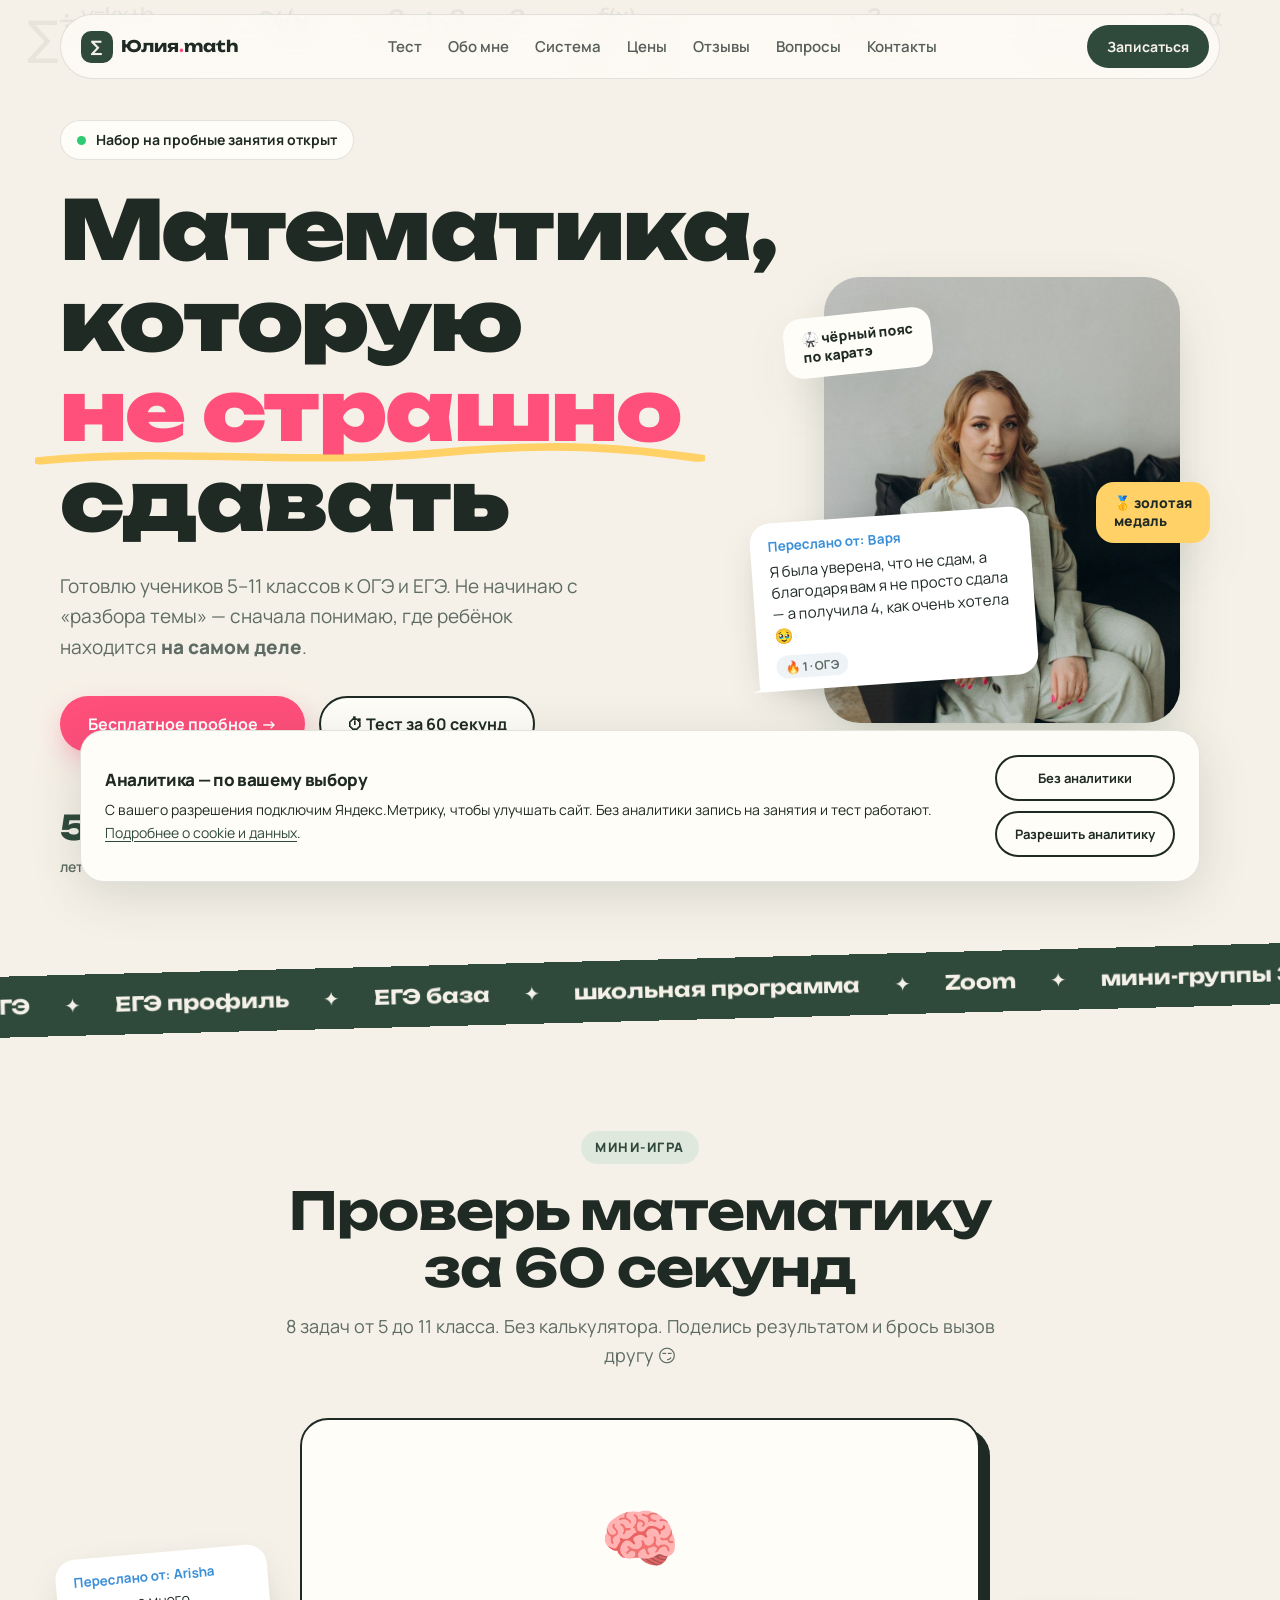
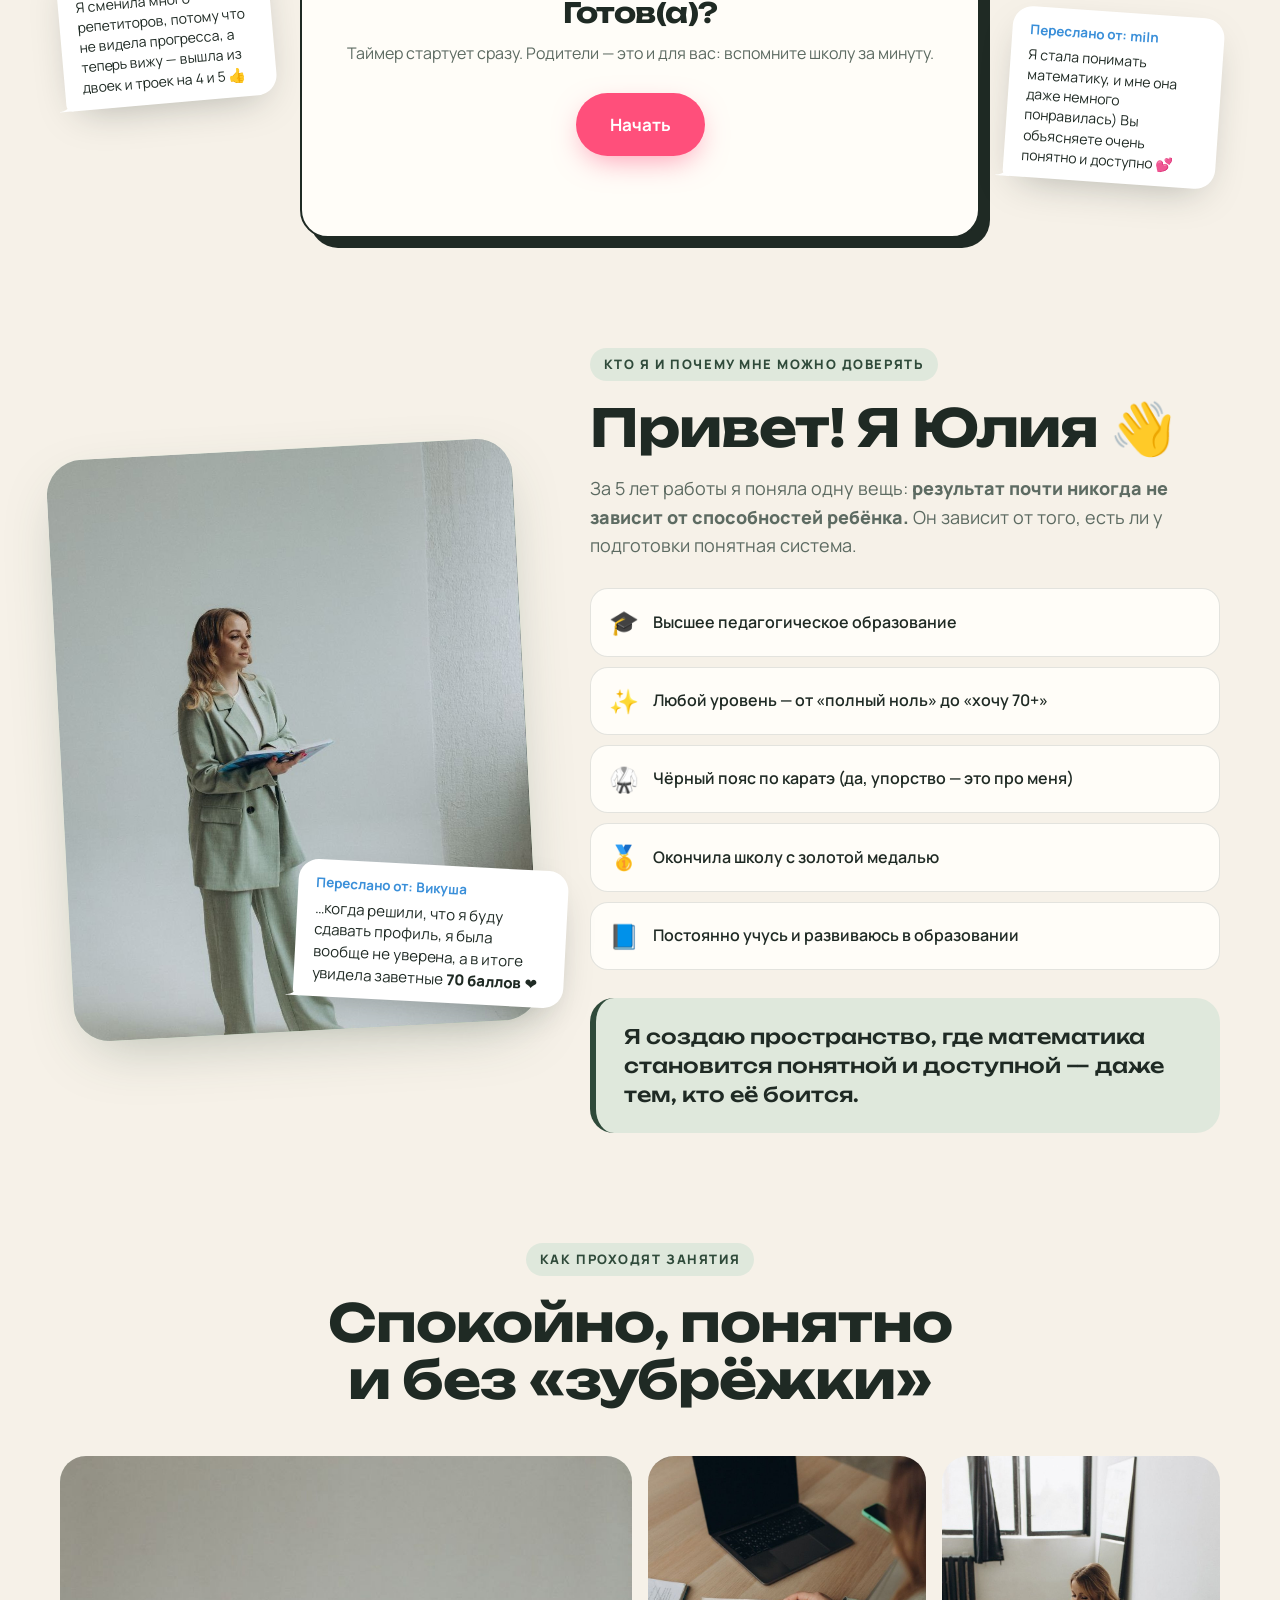
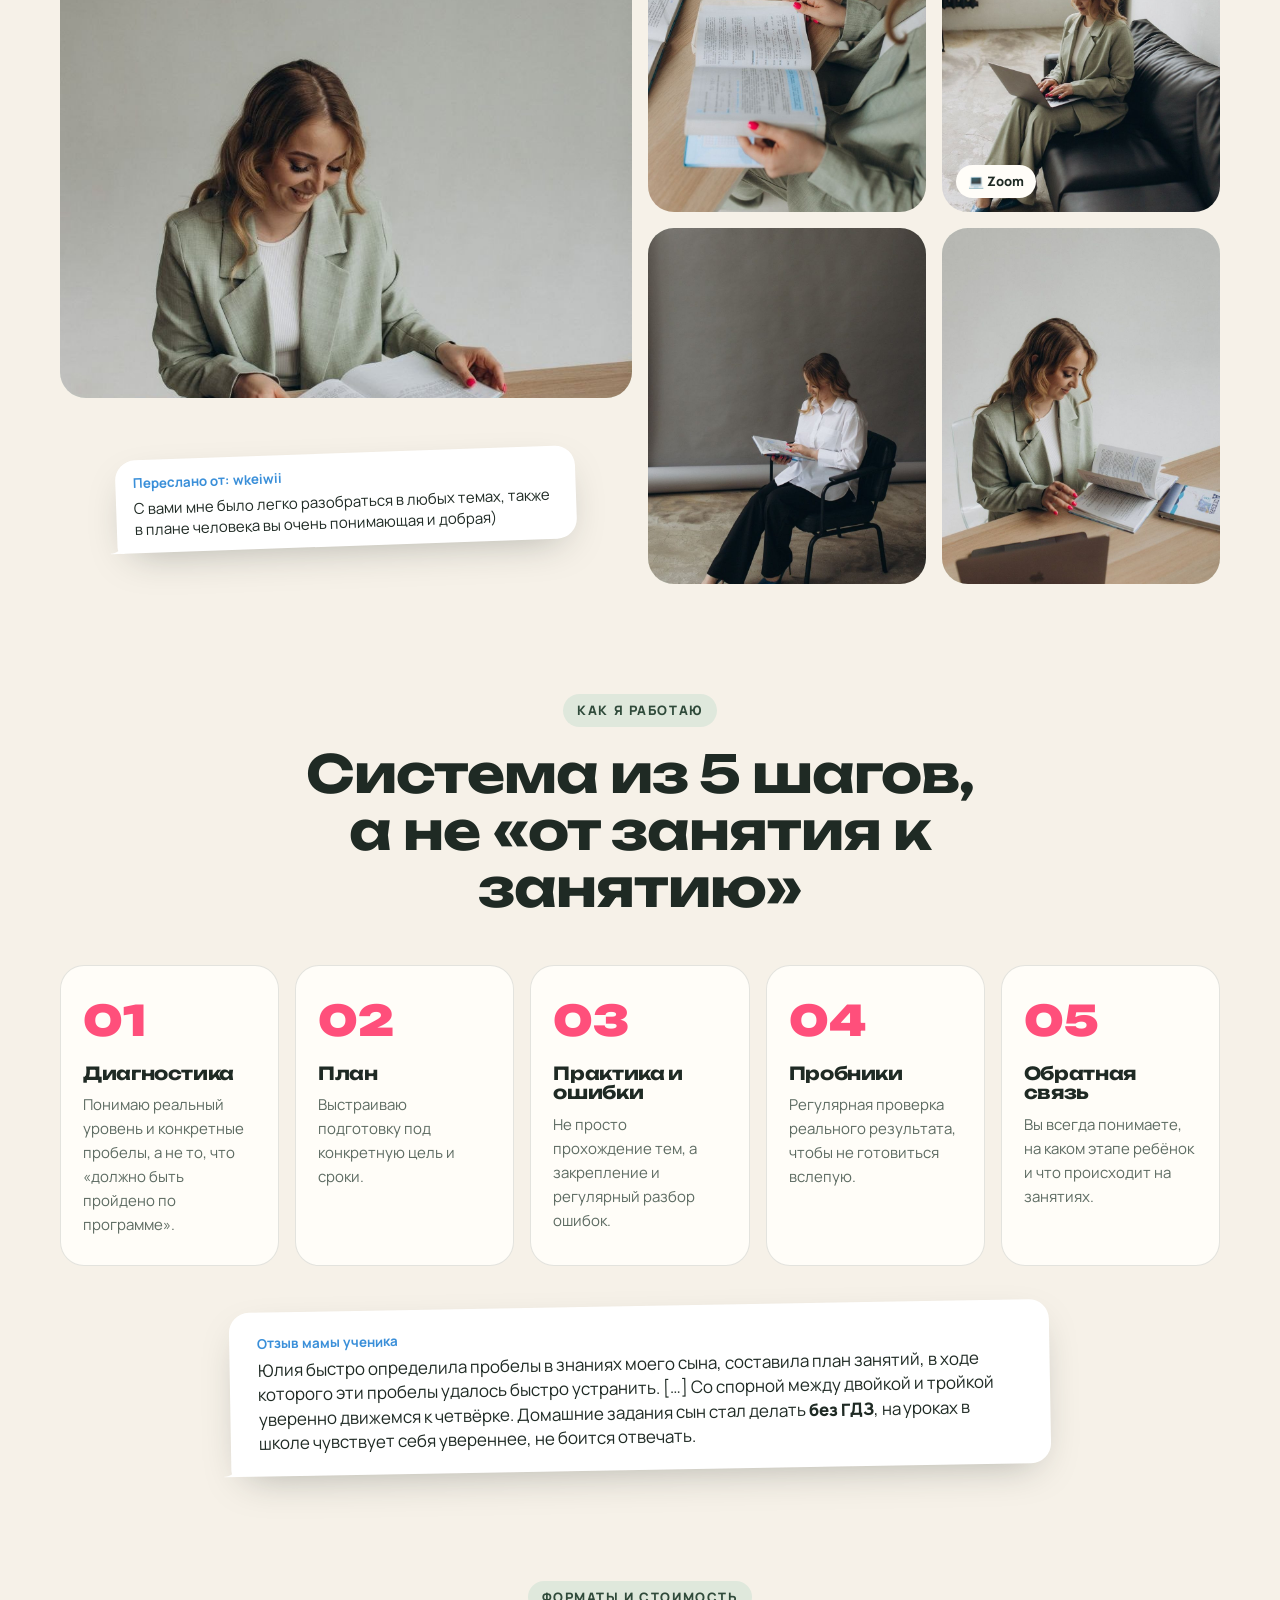
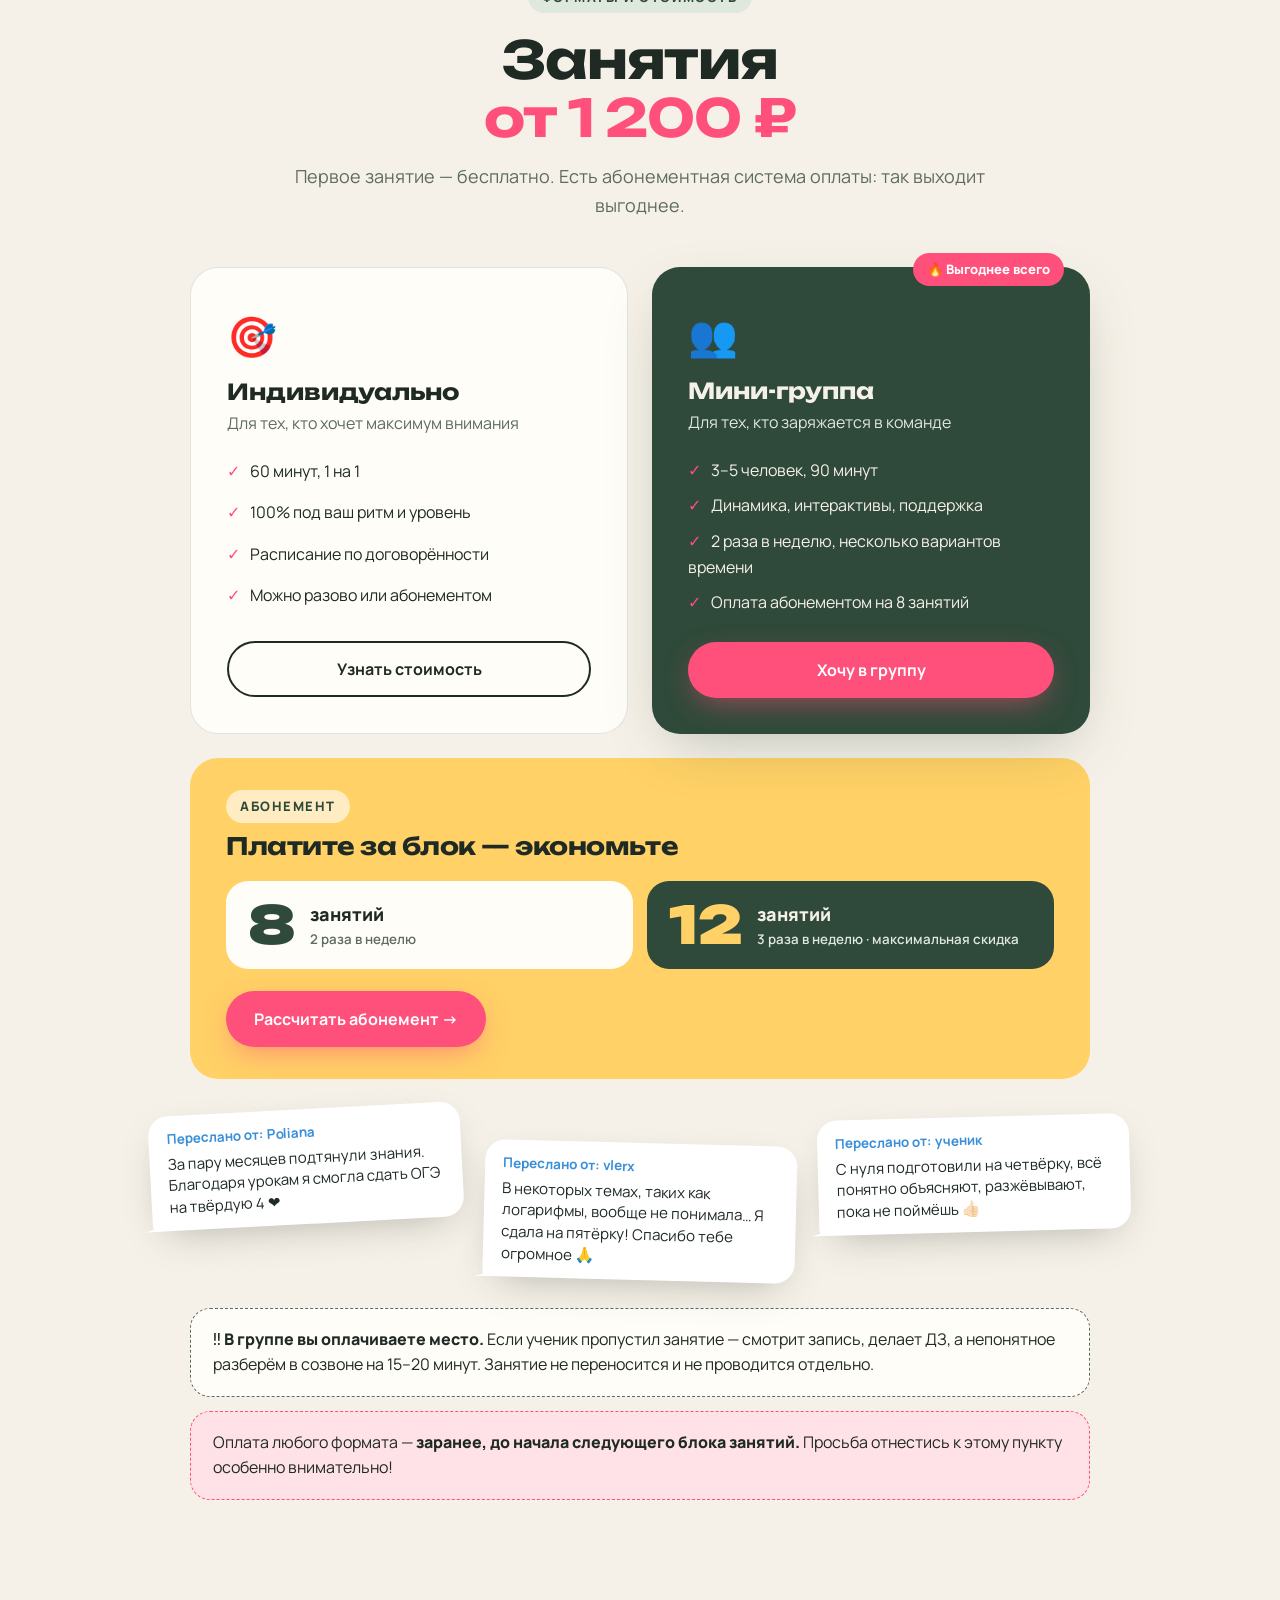
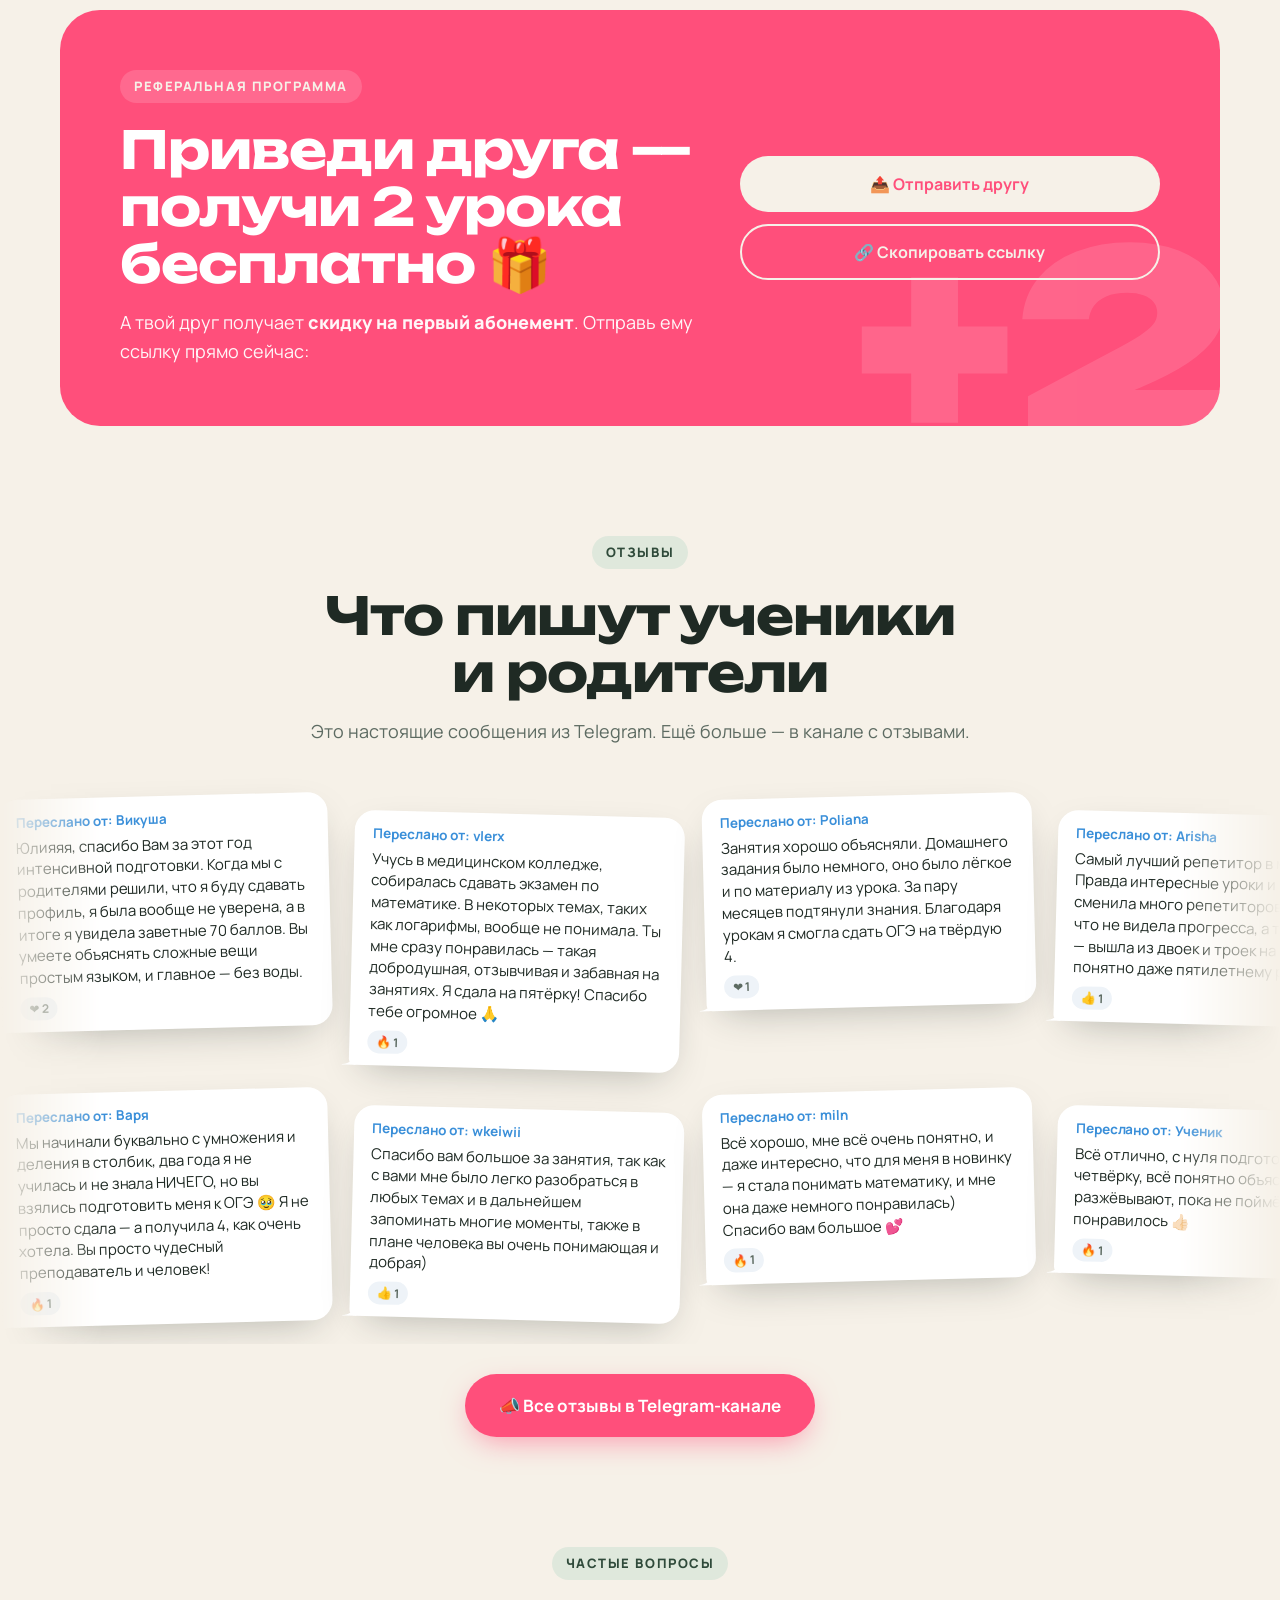
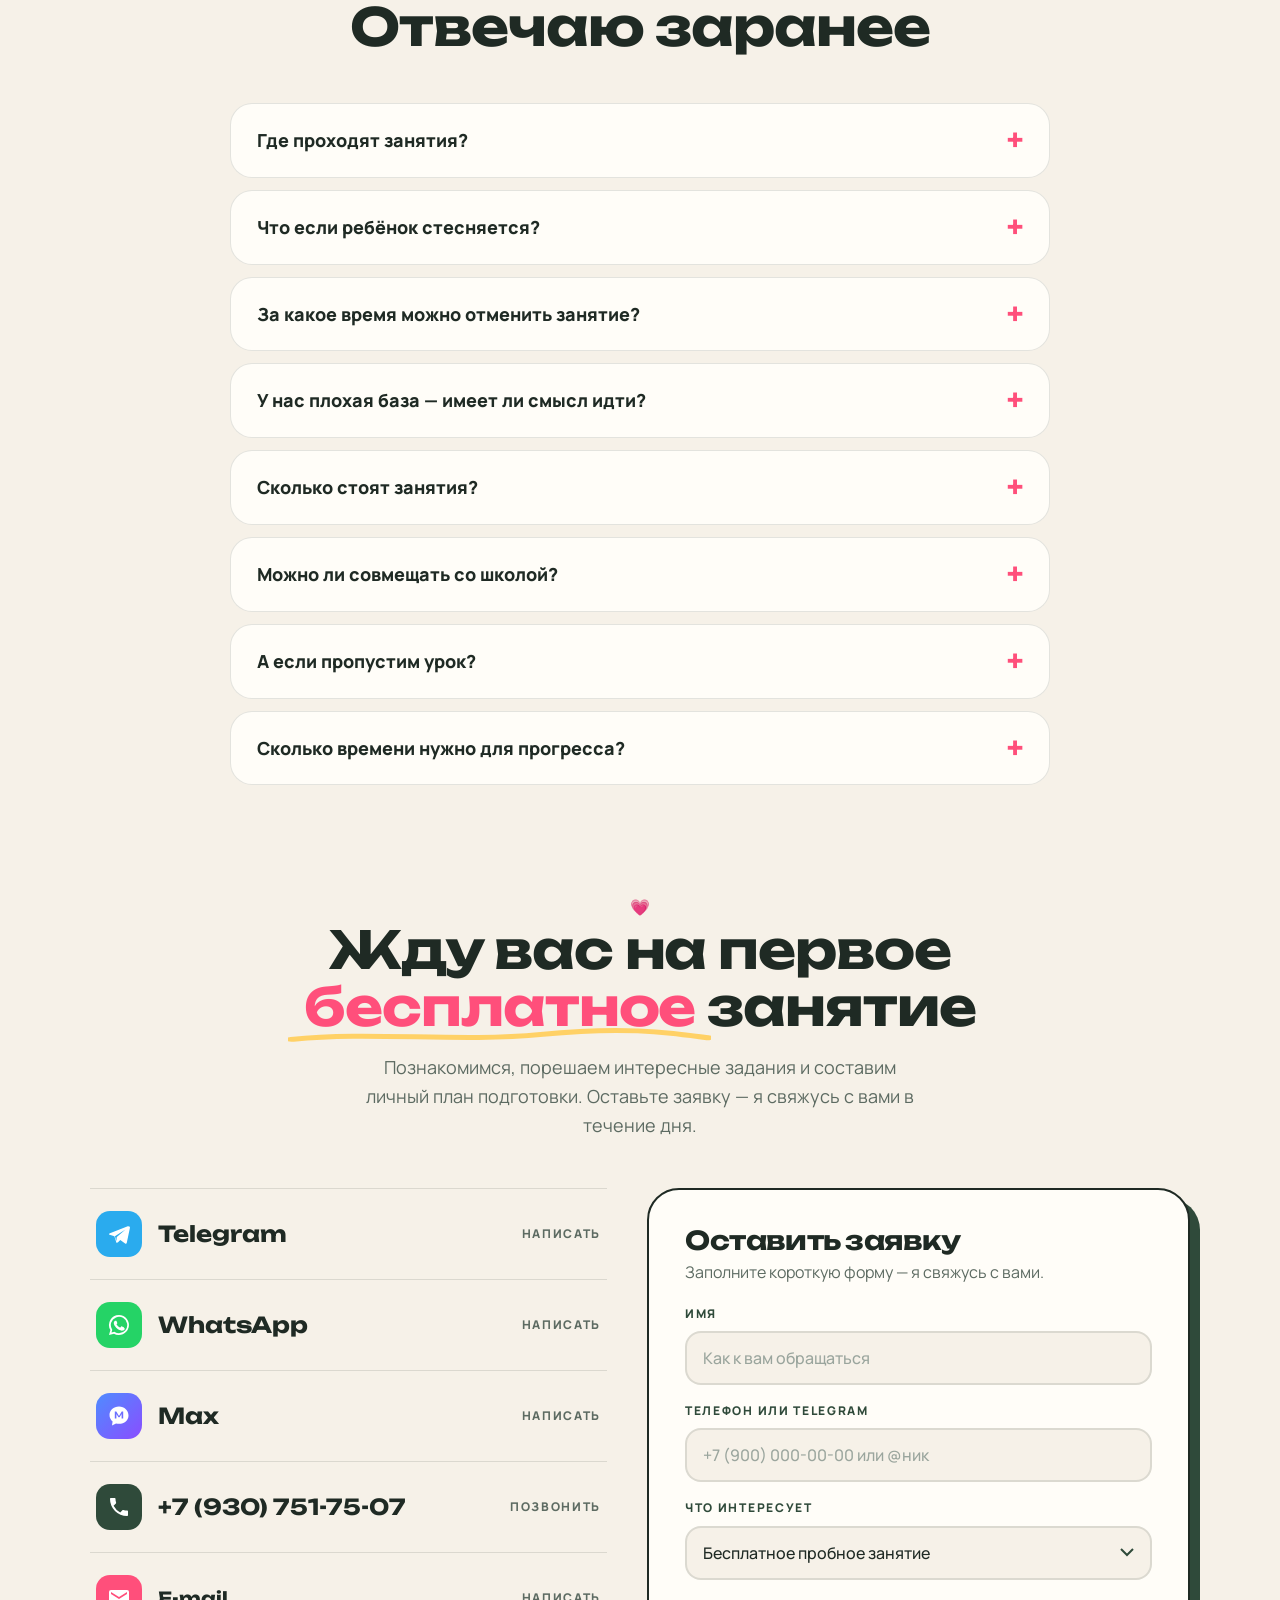
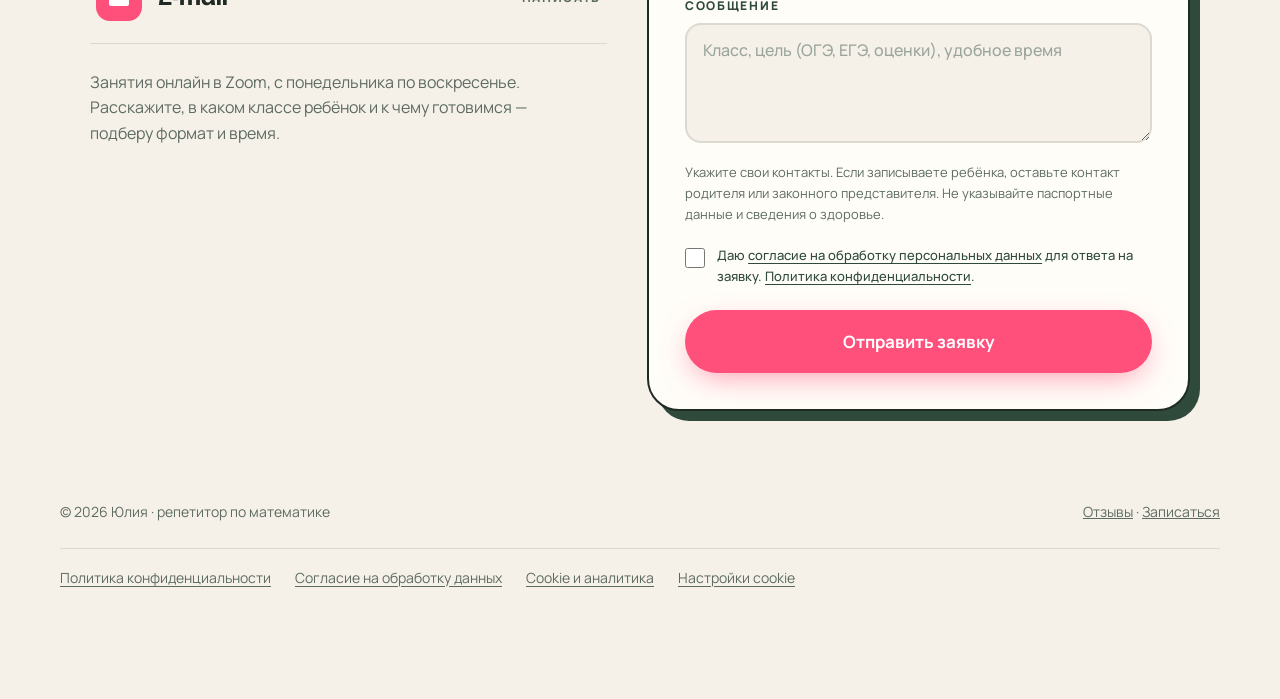
==== commit eab64f3c: "Добавлены политика конфиденциальности и отдельные согласия" ====
--- a/index.html
+++ b/index.html
@@ -28,7 +28,7 @@
   <link rel="preconnect" href="https://fonts.gstatic.com" crossorigin />
   <link href="https://fonts.googleapis.com/css2?family=Unbounded:wght@500;700;900&family=Manrope:wght@400;500;700;800&display=swap" rel="stylesheet" />
   <script>document.documentElement.classList.add("js")</script>
-  <link rel="stylesheet" href="css/style.css?v=20261002-10" />
+  <link rel="stylesheet" href="css/style.css?v=20261102-2" />
 </head>
 <body>
 
@@ -353,10 +353,10 @@
           <p class="muted">Заполните короткую форму — я свяжусь с вами.</p>
 
           <label for="leadName">Имя</label>
-          <input id="leadName" name="Имя" type="text" autocomplete="name" placeholder="Как к вам обращаться" required />
+          <input id="leadName" class="ym-disable-keys" name="Имя" type="text" autocomplete="name" placeholder="Как к вам обращаться" required />
 
           <label for="leadContact">Телефон или Telegram</label>
-          <input id="leadContact" name="Контакт" type="text" autocomplete="tel" placeholder="+7 (900) 000-00-00 или @ник" required />
+          <input id="leadContact" class="ym-disable-keys" name="Контакт" type="text" autocomplete="tel" placeholder="+7 (900) 000-00-00 или @ник" required />
 
           <label for="leadFormat">Что интересует</label>
           <select id="leadFormat" name="Формат">
@@ -368,10 +368,15 @@
           </select>
 
           <label for="leadMessage">Сообщение</label>
-          <textarea id="leadMessage" name="Сообщение" rows="4" placeholder="Класс, цель (ОГЭ, ЕГЭ, оценки), удобное время"></textarea>
+          <textarea id="leadMessage" class="ym-disable-keys" name="Сообщение" rows="4" placeholder="Класс, цель (ОГЭ, ЕГЭ, оценки), удобное время"></textarea>
 
           <input type="text" name="_honey" class="hp" tabindex="-1" autocomplete="off" aria-hidden="true" />
 
+          <p class="tiny muted">Укажите свои контакты. Если записываете ребёнка, оставьте контакт родителя или законного представителя. Не указывайте паспортные данные и сведения о здоровье.</p>
+          <label class="consent-check" for="leadConsent">
+            <input id="leadConsent" name="personal_data_consent" type="checkbox" required />
+            <span>Даю <a href="consent.html" target="_blank" rel="noopener">согласие на обработку персональных данных</a> для ответа на заявку. <a href="privacy.html" target="_blank" rel="noopener">Политика конфиденциальности</a>.</span>
+          </label>
           <button type="submit" class="btn btn-primary btn-lg w-full" id="leadSubmit">Отправить заявку</button>
           <p class="form-hint" id="leadError" role="alert" hidden></p>
           <div class="lead-fallback" id="leadFallback" hidden>
@@ -380,7 +385,7 @@
             <a class="btn fb-btn fb-max" id="fbMax" target="_blank" rel="noopener">Max</a>
             <a class="btn fb-btn fb-ph" id="fbPhone">Позвонить</a>
           </div>
-          <p class="tiny muted">Нажимая кнопку, вы соглашаетесь на обработку персональных данных для связи с вами.</p>
+
         </form>
 
         <div class="lead-success" id="leadSuccess" hidden>
@@ -396,6 +401,12 @@
   <footer class="footer">
     <span>© <span id="year"></span> Юлия · репетитор по математике</span>
     <span><a href="#" class="js-reviews">Отзывы</a> · <a href="#contacts" class="js-cta" data-start="footer">Записаться</a></span>
+    <nav class="footer-legal" aria-label="Правовая информация">
+      <a href="privacy.html">Политика конфиденциальности</a>
+      <a href="consent.html">Согласие на обработку данных</a>
+      <a href="cookies.html">Cookie и аналитика</a>
+      <button type="button" class="privacy-settings" data-cookie-settings>Настройки cookie</button>
+    </nav>
   </footer>
 
   <a href="#contacts" class="sticky-cta js-cta" data-start="sticky">Бесплатное пробное занятие →</a>
@@ -403,6 +414,18 @@
   <div class="toast" id="toast"></div>
   <canvas id="confetti" aria-hidden="true"></canvas>
 
-  <script src="js/main.js?v=20261031-1"></script>
+  <section class="cookie-notice" id="cookieNotice" aria-labelledby="cookieTitle" hidden>
+    <div>
+      <h2 id="cookieTitle">Аналитика — по вашему выбору</h2>
+      <p>С вашего разрешения подключим Яндекс.Метрику, чтобы улучшать сайт. Без аналитики запись на занятия и тест работают. <a href="cookies.html">Подробнее о cookie и данных</a>.</p>
+      <p class="cookie-status" id="cookieStatus" role="status"></p>
+    </div>
+    <div class="cookie-actions">
+      <button type="button" class="btn btn-ghost" id="analyticsReject">Без аналитики</button>
+      <button type="button" class="btn btn-ghost" id="analyticsAccept">Разрешить аналитику</button>
+    </div>
+  </section>
+  <script src="js/privacy.js?v=20261102-2"></script>
+  <script src="js/main.js?v=20261102-2"></script>
 </body>
 </html>
--- a/css/style.css
+++ b/css/style.css
@@ -540,3 +540,32 @@
 }
 .price-tgs { max-width: 980px; }
 @media (max-width: 900px) { .price-tgs { gap: 28px; } }
+
+/* Правовые документы и отдельные согласия */
+.footer-legal { display: flex; flex-wrap: wrap; gap: 12px 24px; width: 100%; margin-top: 14px; padding-top: 18px; border-top: 1px solid var(--line); }
+.footer-legal a, .privacy-settings { text-decoration: underline; text-underline-offset: 3px; }
+.privacy-settings { appearance: none; border: 0; background: none; padding: 0; font: inherit; color: inherit; cursor: pointer; text-align: left; }
+.lead-card .consent-check { display: flex; align-items: flex-start; gap: 12px; margin: 20px 0 0; font-size: 13px; font-weight: 500; letter-spacing: normal; text-transform: none; line-height: 1.6; }
+.lead-card .consent-check input { appearance: auto; -webkit-appearance: checkbox; width: 20px; height: 20px; padding: 0; margin: 3px 0 0; flex: 0 0 20px; accent-color: var(--forest); }
+.consent-check a, .cookie-notice a, .legal-content a { color: var(--forest); text-decoration: underline; text-underline-offset: 3px; }
+.cookie-notice { position: fixed; z-index: 1000; bottom: 18px; left: 50%; transform: translateX(-50%); width: min(1120px, calc(100% - 32px)); max-height: calc(100dvh - 32px); overflow: auto; padding: 24px; display: grid; grid-template-columns: 1fr auto; gap: 24px; align-items: center; border: 1px solid var(--line); border-radius: 24px; background: var(--paper); box-shadow: 0 12px 50px #19352a26; }
+.cookie-notice h2 { font: 800 17px "Manrope", sans-serif; margin: 0 0 8px; }
+.cookie-notice p { font-size: 14px; line-height: 1.6; margin: 0; }
+.cookie-actions { display: grid; gap: 10px; }
+.cookie-actions .btn { font-size: 13px; white-space: nowrap; padding: 12px 18px; }
+.cookie-status:empty { display: none; }
+.legal-header { width: min(920px, calc(100% - 40px)); margin: 28px auto; display: flex; justify-content: space-between; align-items: center; gap: 20px; }
+.legal-content { width: min(850px, calc(100% - 40px)); margin: 60px auto 80px; font-size: 16px; line-height: 1.8; overflow-wrap: anywhere; }
+.legal-content h1 { font: 700 clamp(18px, 4.8vw, 38px)/1.3 "Unbounded", sans-serif; hyphens: auto; margin-bottom: 20px; }
+.legal-content h2 { font: 800 23px/1.4 "Manrope", sans-serif; margin: 36px 0 14px; }
+.legal-content p, .legal-content ul { margin: 12px 0; }
+.legal-content ul { padding-left: 24px; list-style: disc; }
+.legal-content .legal-date { color: var(--muted); font-size: 14px; }
+.legal-content .legal-summary { padding: 22px; border: 1px solid var(--line); border-radius: 20px; background: var(--paper); }
+@media (max-width: 700px) {
+  .cookie-notice { grid-template-columns: 1fr; gap: 16px; padding: 20px; bottom: 12px; }
+  .cookie-actions { grid-template-columns: 1fr 1fr; }
+  .cookie-actions .btn { white-space: normal; }
+  .legal-header { align-items: flex-start; flex-direction: column; }
+  .legal-content { margin-top: 36px; }
+}
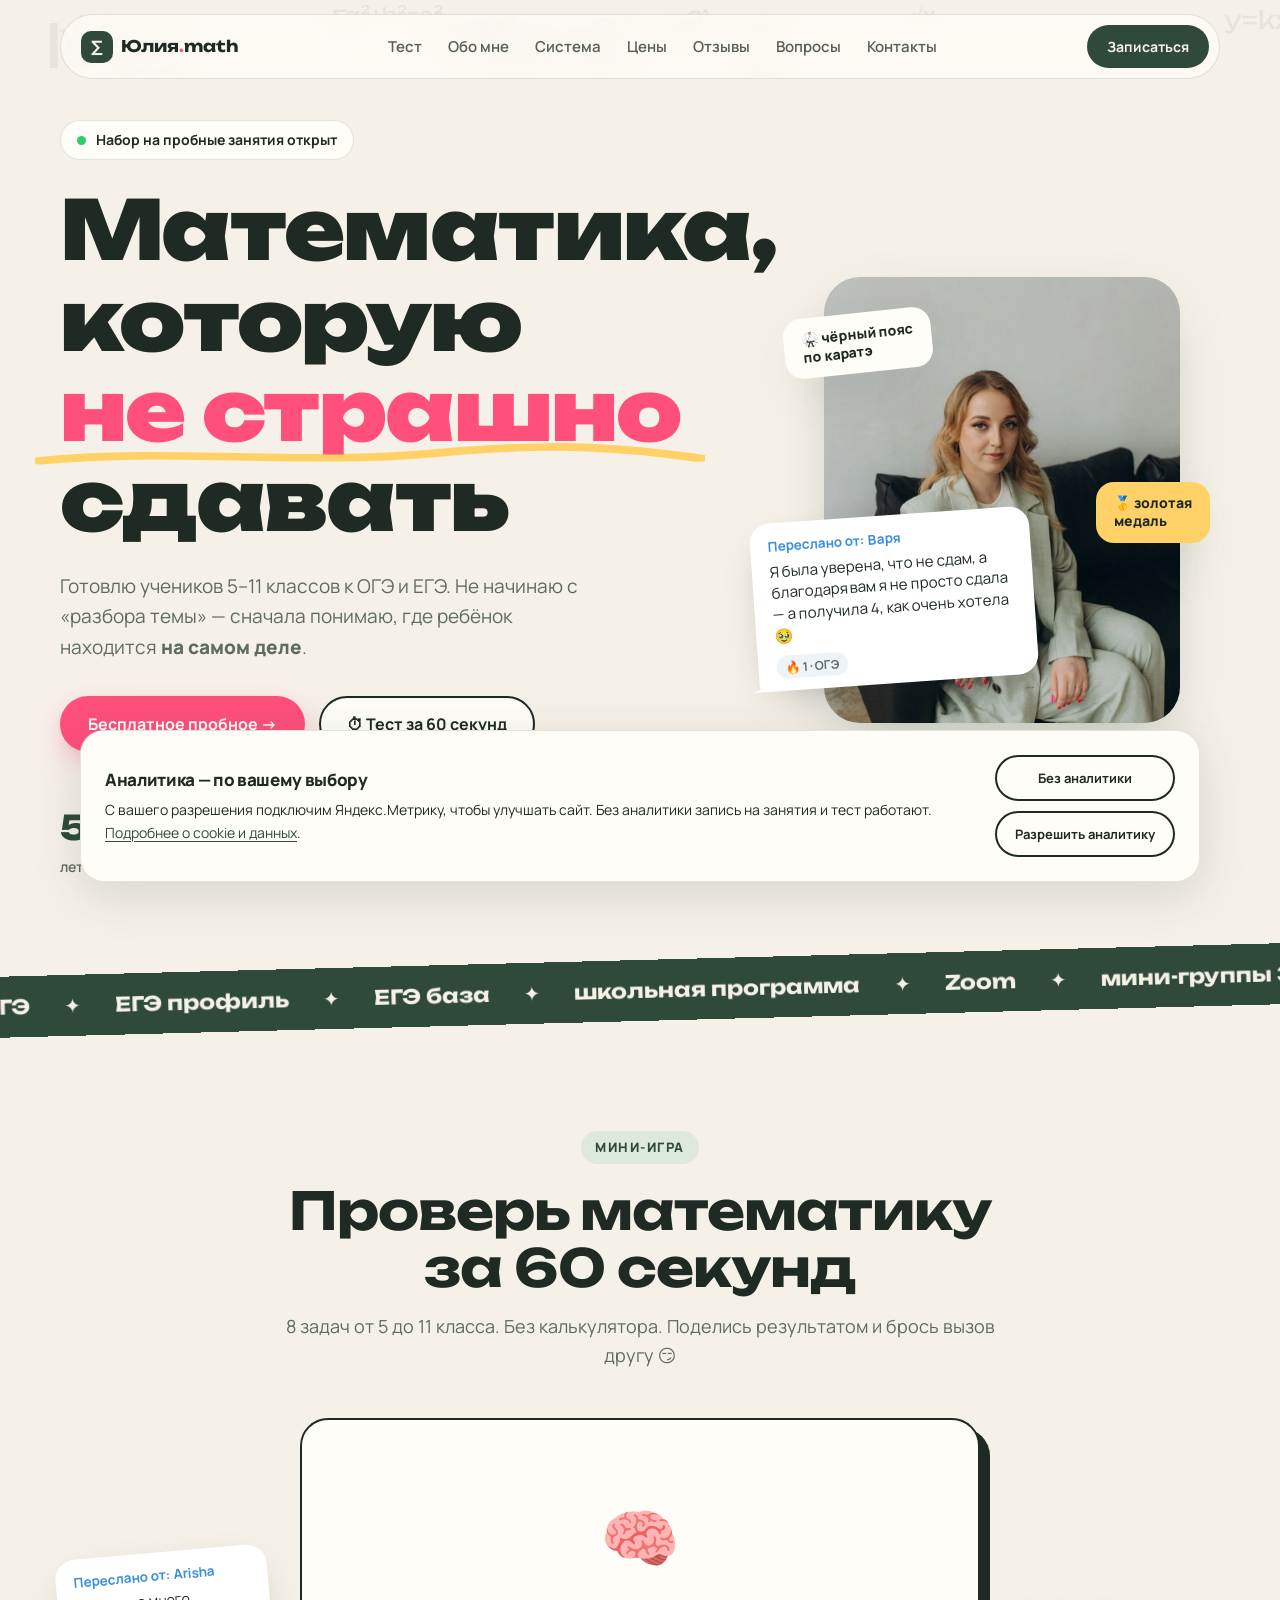
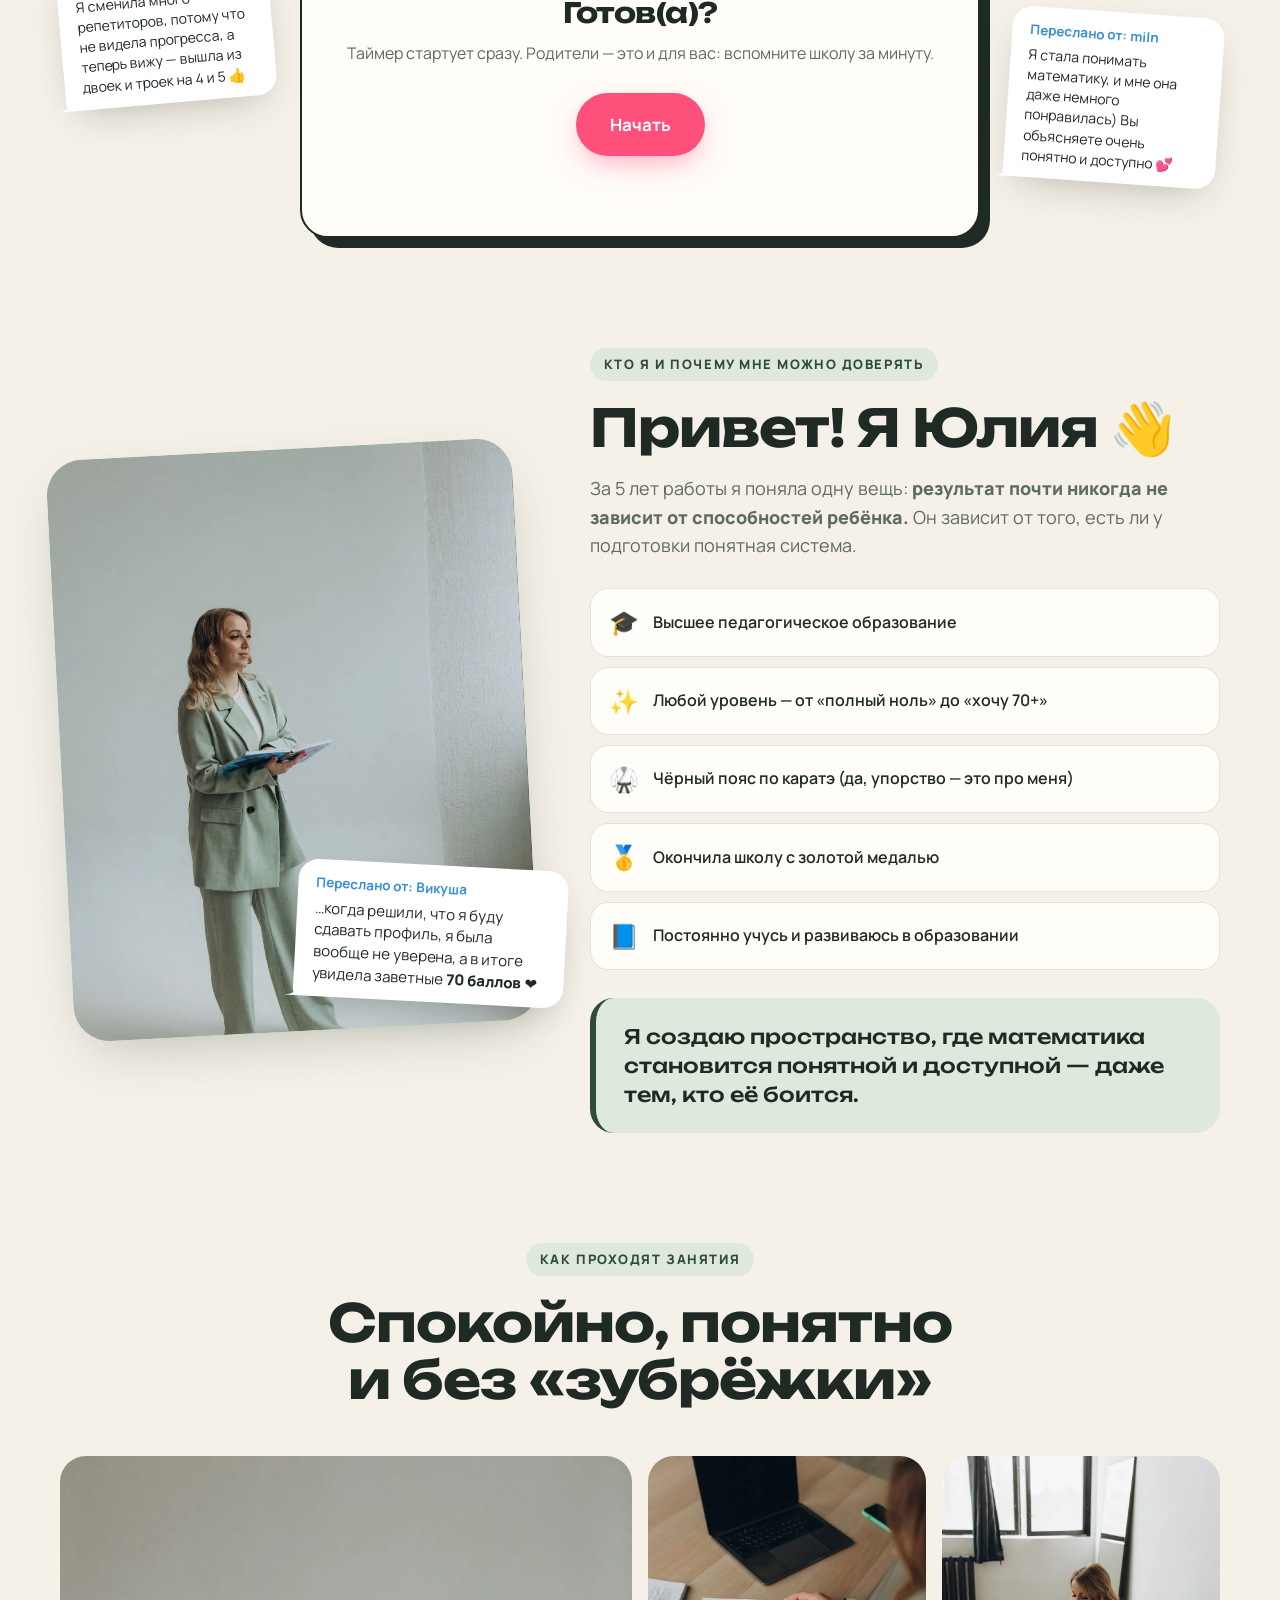
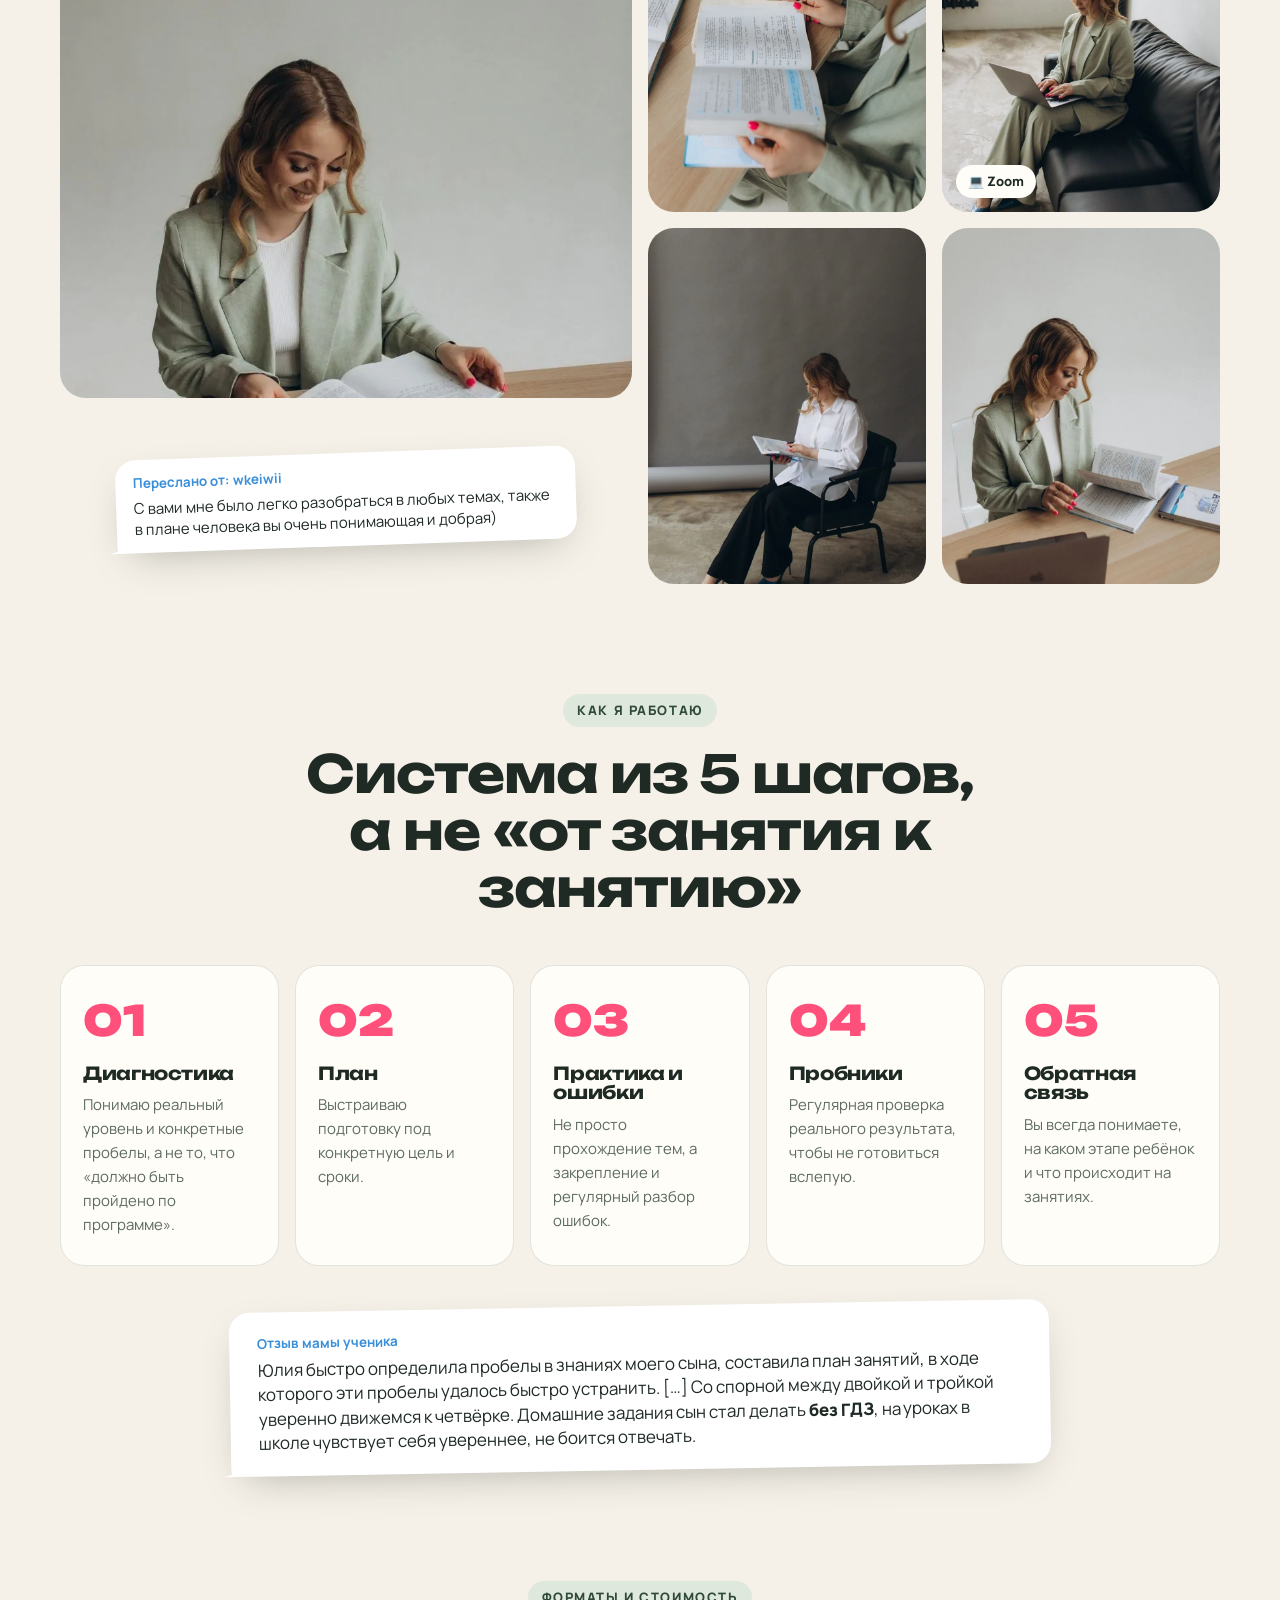
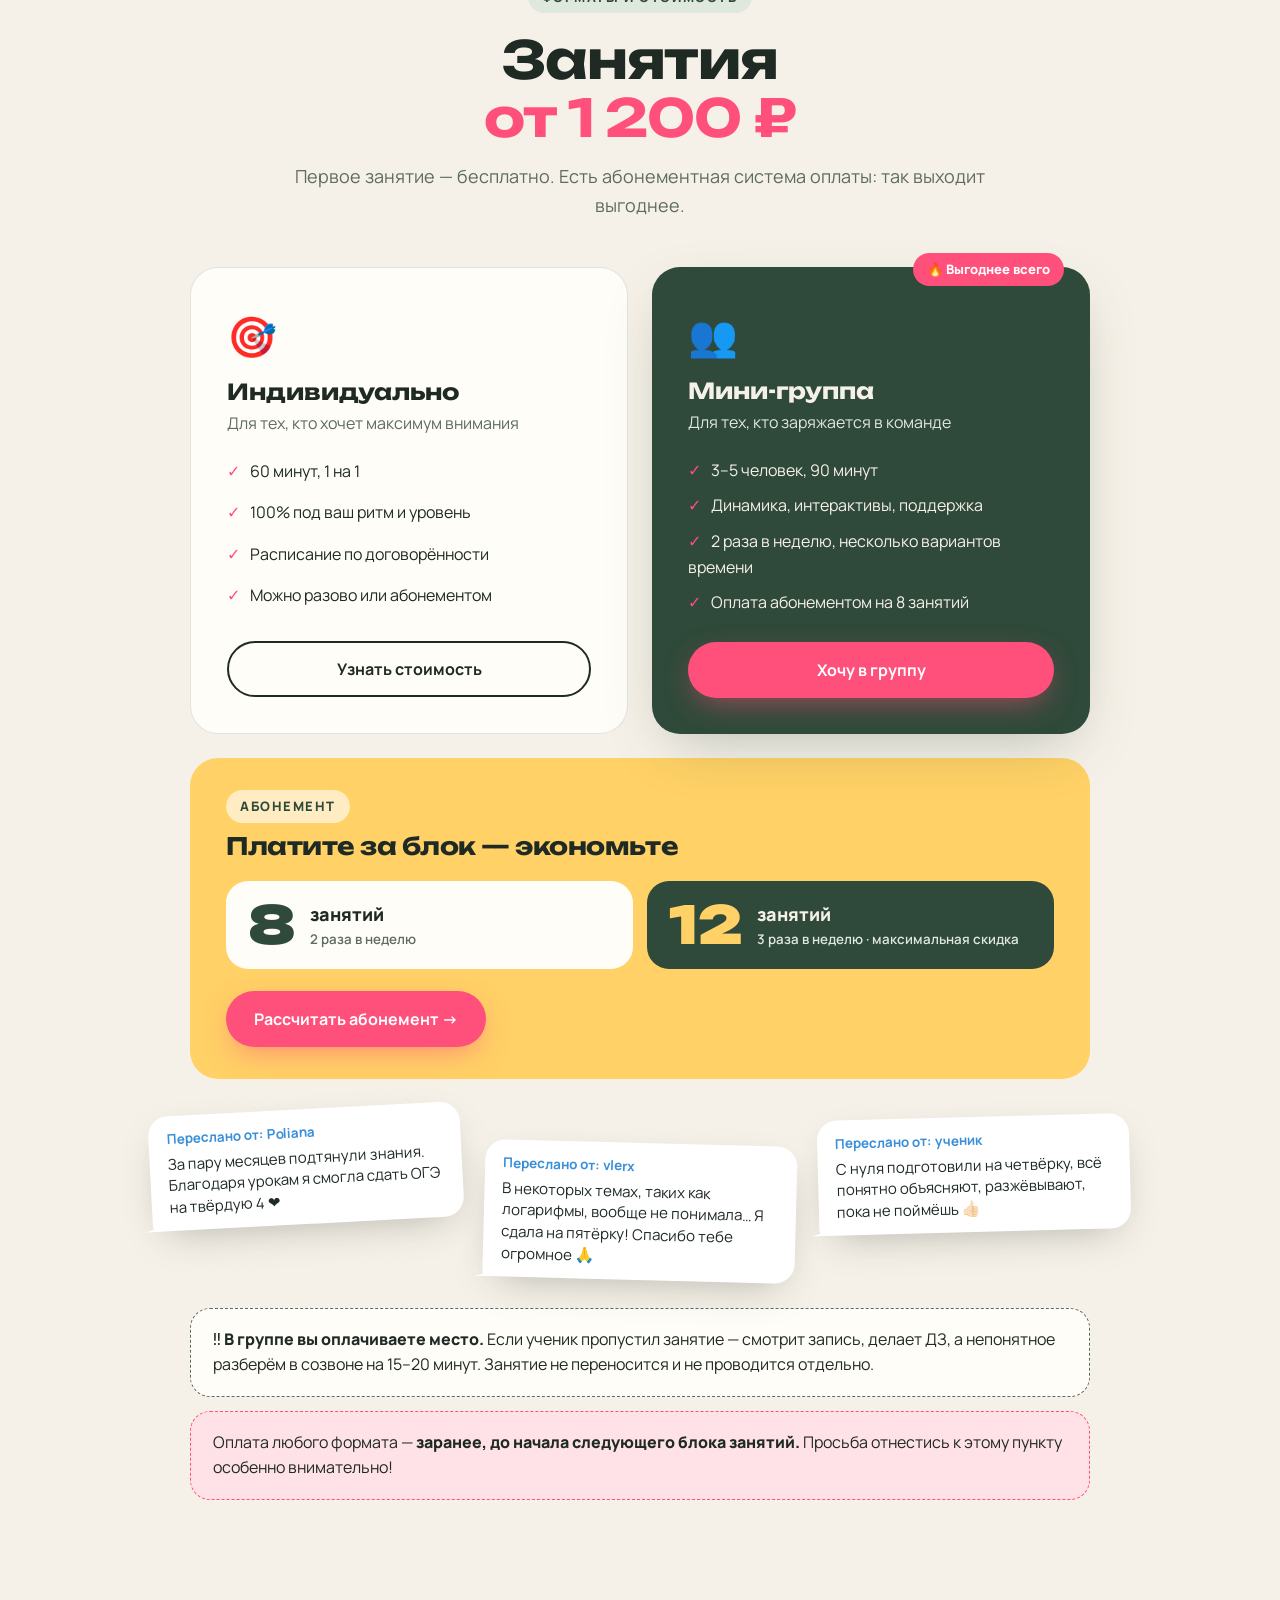
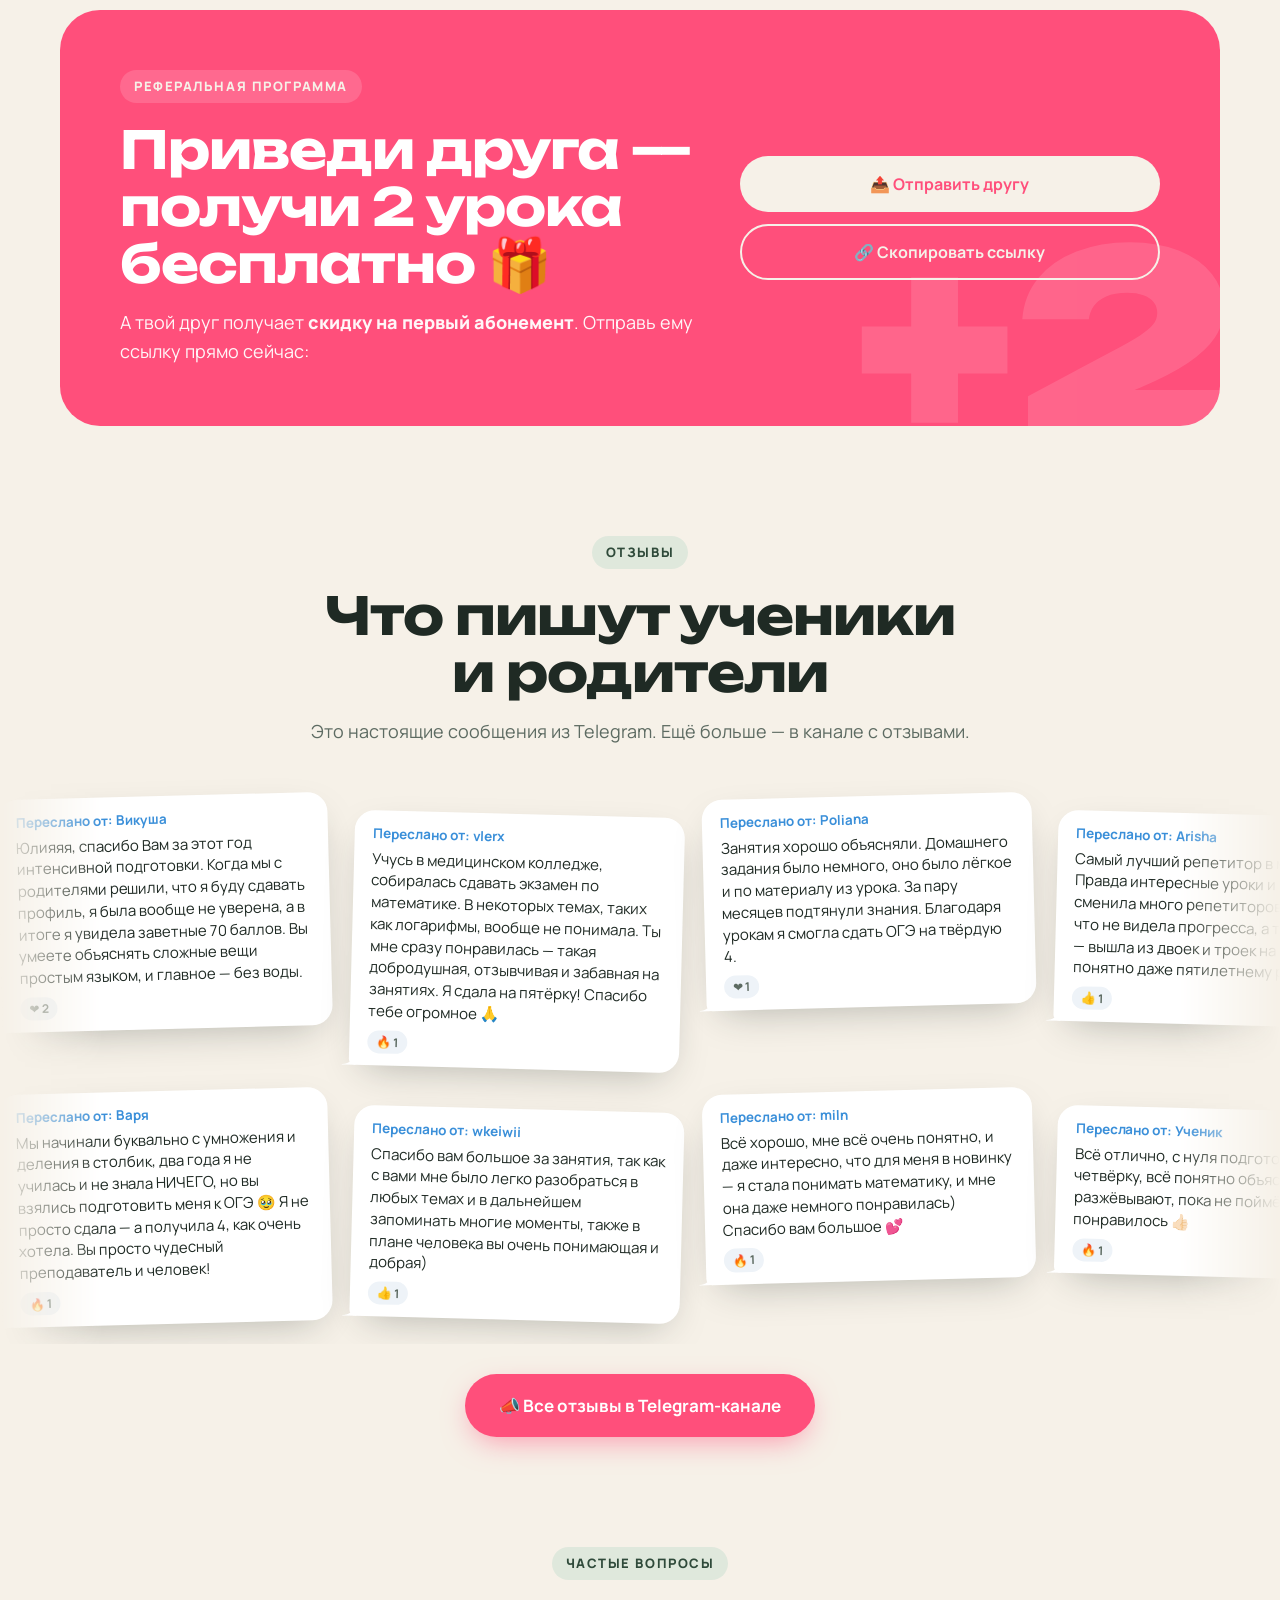
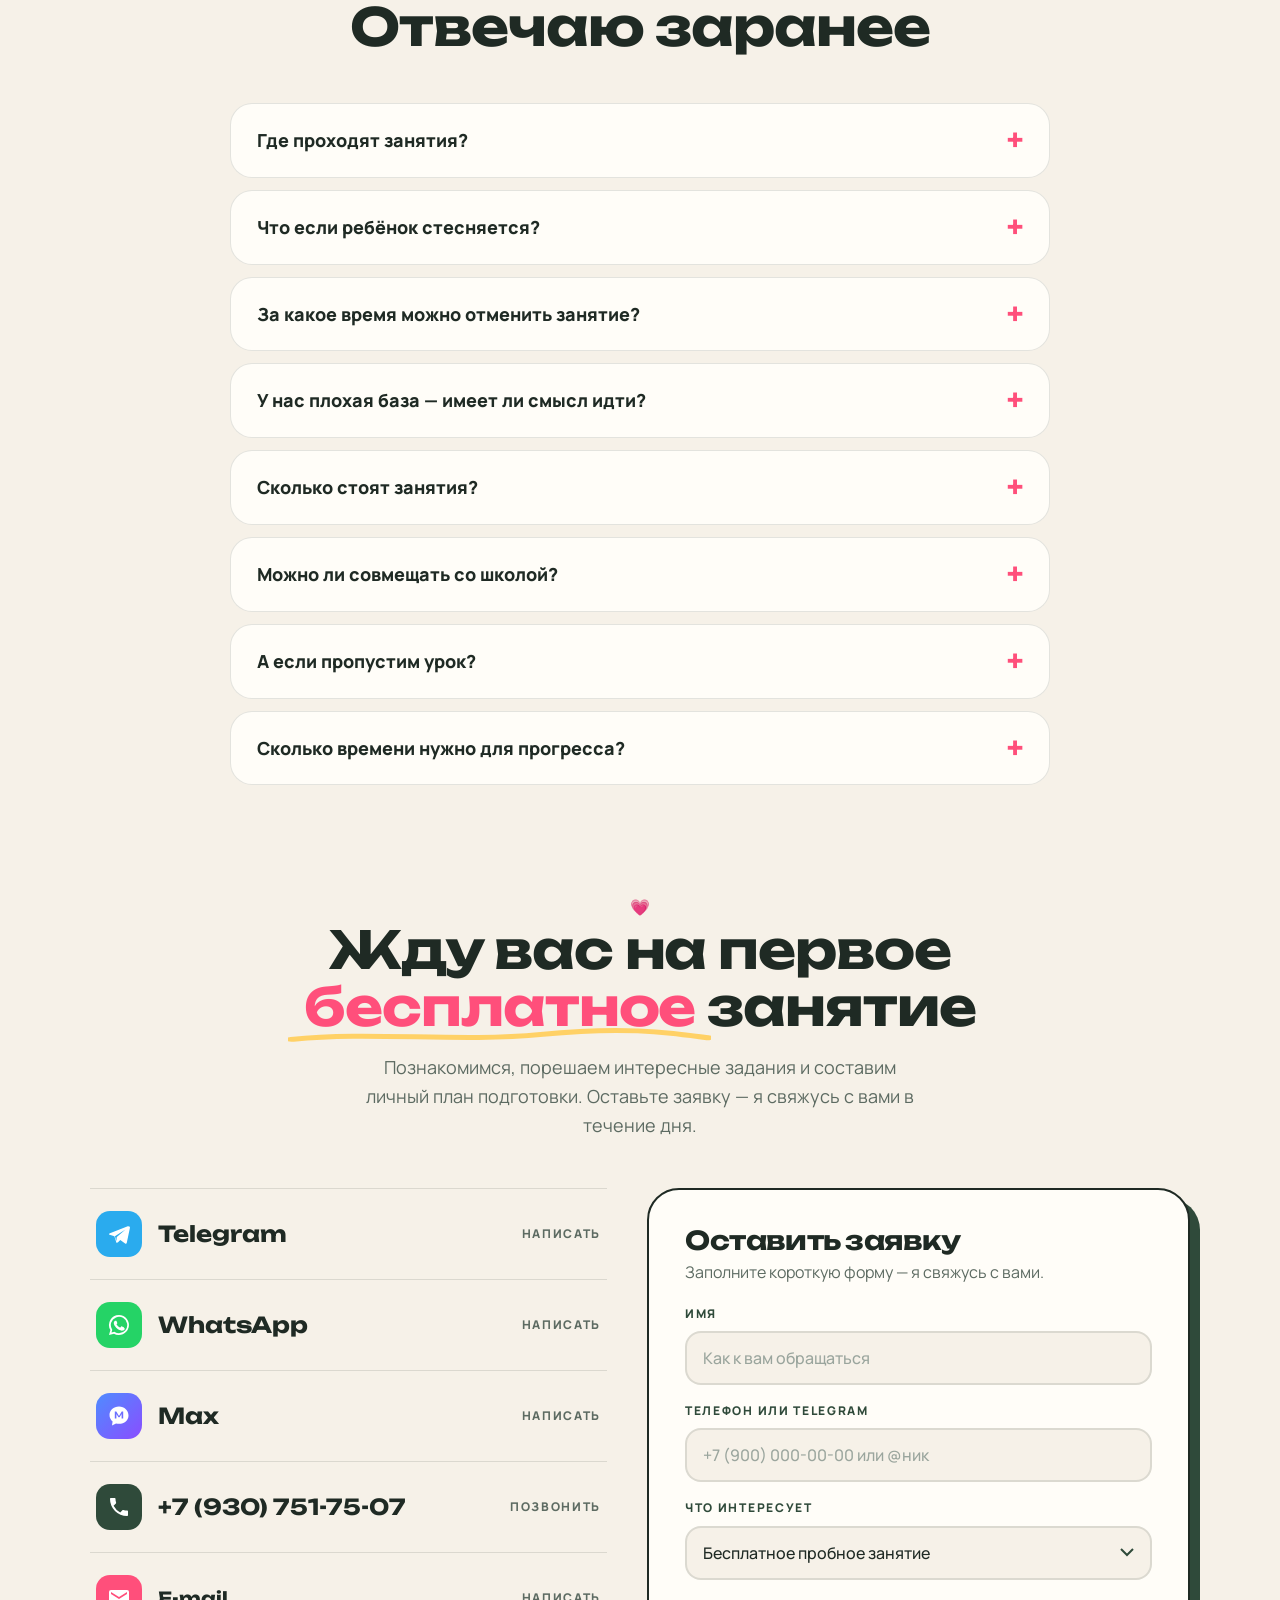
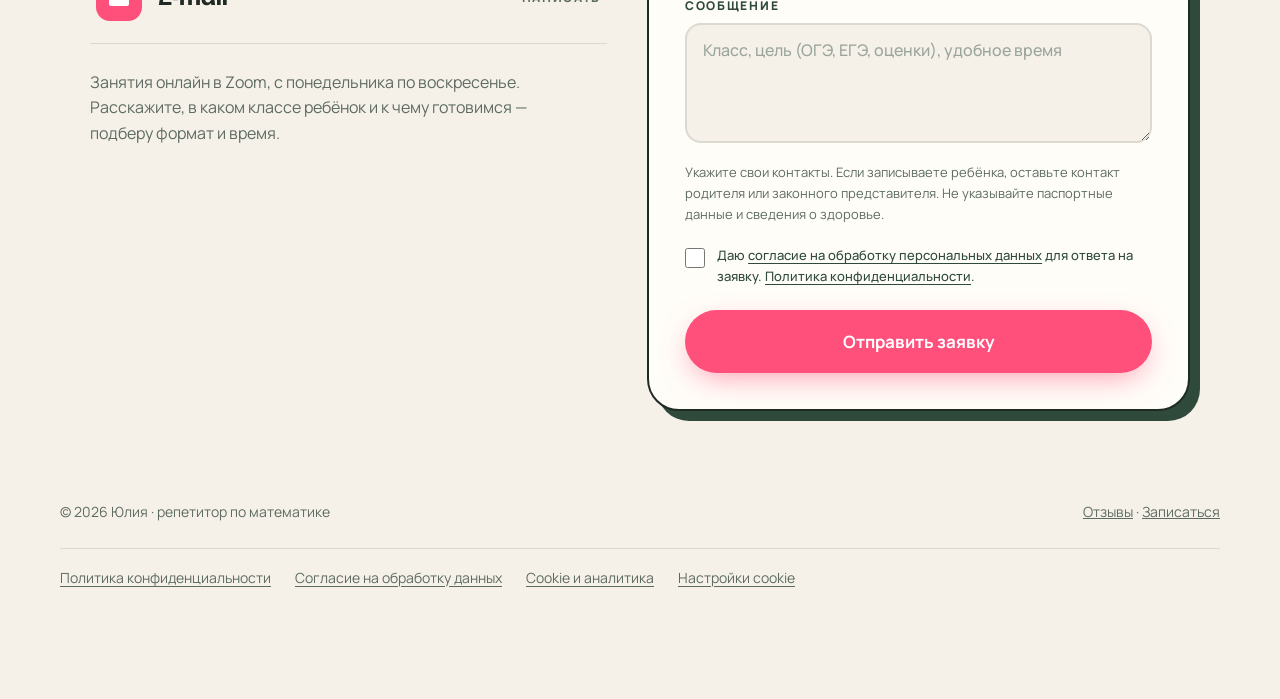
==== commit e08f3295: "Оптимизация скорости: фото в WebP с JPG-фолбэком + preload hero - 7 фото конвертированы в WebP (−48%" ====
--- a/index.html
+++ b/index.html
@@ -3,6 +3,10 @@
 <head>
   <meta charset="utf-8" />
   <meta name="viewport" content="width=device-width, initial-scale=1" />
+
+  <!-- Быстрый LCP: предзагрузка hero-изображения -->
+  <link rel="preload" as="image" href="images/portrait.webp" type="image/webp" fetchpriority="high" />
+
   <title>Юлия Ширяева — репетитор по математике | ОГЭ и ЕГЭ без страха</title>
   <meta name="description" content="Подготовка к ОГЭ и ЕГЭ по математике для 5–11 классов. Индивидуально и в мини-группах в Zoom. Занятия от 1 200 ₽, первое — бесплатно. Пройди тест за 60 секунд!" />
   <meta name="theme-color" content="#2f4a3a" />
@@ -67,7 +71,7 @@
 
     <div class="hero-visual reveal">
       <div class="photo-card tilt">
-        <img src="images/portrait.jpg" alt="Юлия, репетитор по математике" fetchpriority="high" />
+        <picture><source srcset="images/portrait.webp" type="image/webp" /><img src="images/portrait.jpg" alt="Юлия, репетитор по математике" fetchpriority="high" /></picture>
       </div>
       <div class="sticker s1">🥋 чёрный пояс<br>по каратэ</div>
       <div class="sticker s2">🥇 золотая<br>медаль</div>
@@ -146,7 +150,7 @@
   <section class="section about" id="about">
     <div class="about-photo reveal">
       <div class="photo-card">
-        <img src="images/standing.jpg" alt="Юлия с учебником" loading="lazy" />
+        <picture><source srcset="images/standing.webp" type="image/webp" /><img src="images/standing.jpg" alt="Юлия с учебником" loading="lazy" /></picture>
       </div>
       <figure class="tg tg-float about-tg">
         <figcaption>Переслано от: Викуша</figcaption>
@@ -175,15 +179,15 @@
       <h2>Спокойно, понятно<br>и без «зубрёжки»</h2>
     </div>
     <div class="gallery">
-      <figure class="g g1 reveal"><img src="images/desk-smile.jpg" alt="Юлия улыбается за столом с учебником алгебры" loading="lazy" /></figure>
-      <figure class="g g2 reveal"><img src="images/book-closeup.jpg" alt="Разбор задач по учебнику" loading="lazy" /></figure>
-      <figure class="g g3 reveal"><img src="images/laptop-sofa.jpg" alt="Занятие в Zoom" loading="lazy" /><span class="g-tag">💻 Zoom</span></figure>
-      <figure class="g g4 reveal"><img src="images/reading-chair.jpg" alt="Юлия готовится к уроку" loading="lazy" /></figure>
+      <figure class="g g1 reveal"><picture><source srcset="images/desk-smile.webp" type="image/webp" /><img src="images/desk-smile.jpg" alt="Юлия улыбается за столом с учебником алгебры" loading="lazy" /></picture></figure>
+      <figure class="g g2 reveal"><picture><source srcset="images/book-closeup.webp" type="image/webp" /><img src="images/book-closeup.jpg" alt="Разбор задач по учебнику" loading="lazy" /></picture></figure>
+      <figure class="g g3 reveal"><picture><source srcset="images/laptop-sofa.webp" type="image/webp" /><img src="images/laptop-sofa.jpg" alt="Занятие в Zoom" loading="lazy" /></picture><span class="g-tag">💻 Zoom</span></figure>
+      <figure class="g g4 reveal"><picture><source srcset="images/reading-chair.webp" type="image/webp" /><img src="images/reading-chair.jpg" alt="Юлия готовится к уроку" loading="lazy" /></picture></figure>
       <figure class="tg g-tg reveal">
         <figcaption>Переслано от: wkeiwii</figcaption>
         <p>С вами мне было легко разобраться в любых темах, также в плане человека вы очень понимающая и добрая)</p>
       </figure>
-      <figure class="g g5 reveal"><img src="images/desk-reading.jpg" alt="Юлия читает учебник" loading="lazy" /></figure>
+      <figure class="g g5 reveal"><picture><source srcset="images/desk-reading.webp" type="image/webp" /><img src="images/desk-reading.jpg" alt="Юлия читает учебник" loading="lazy" /></picture></figure>
     </div>
   </section>
 
